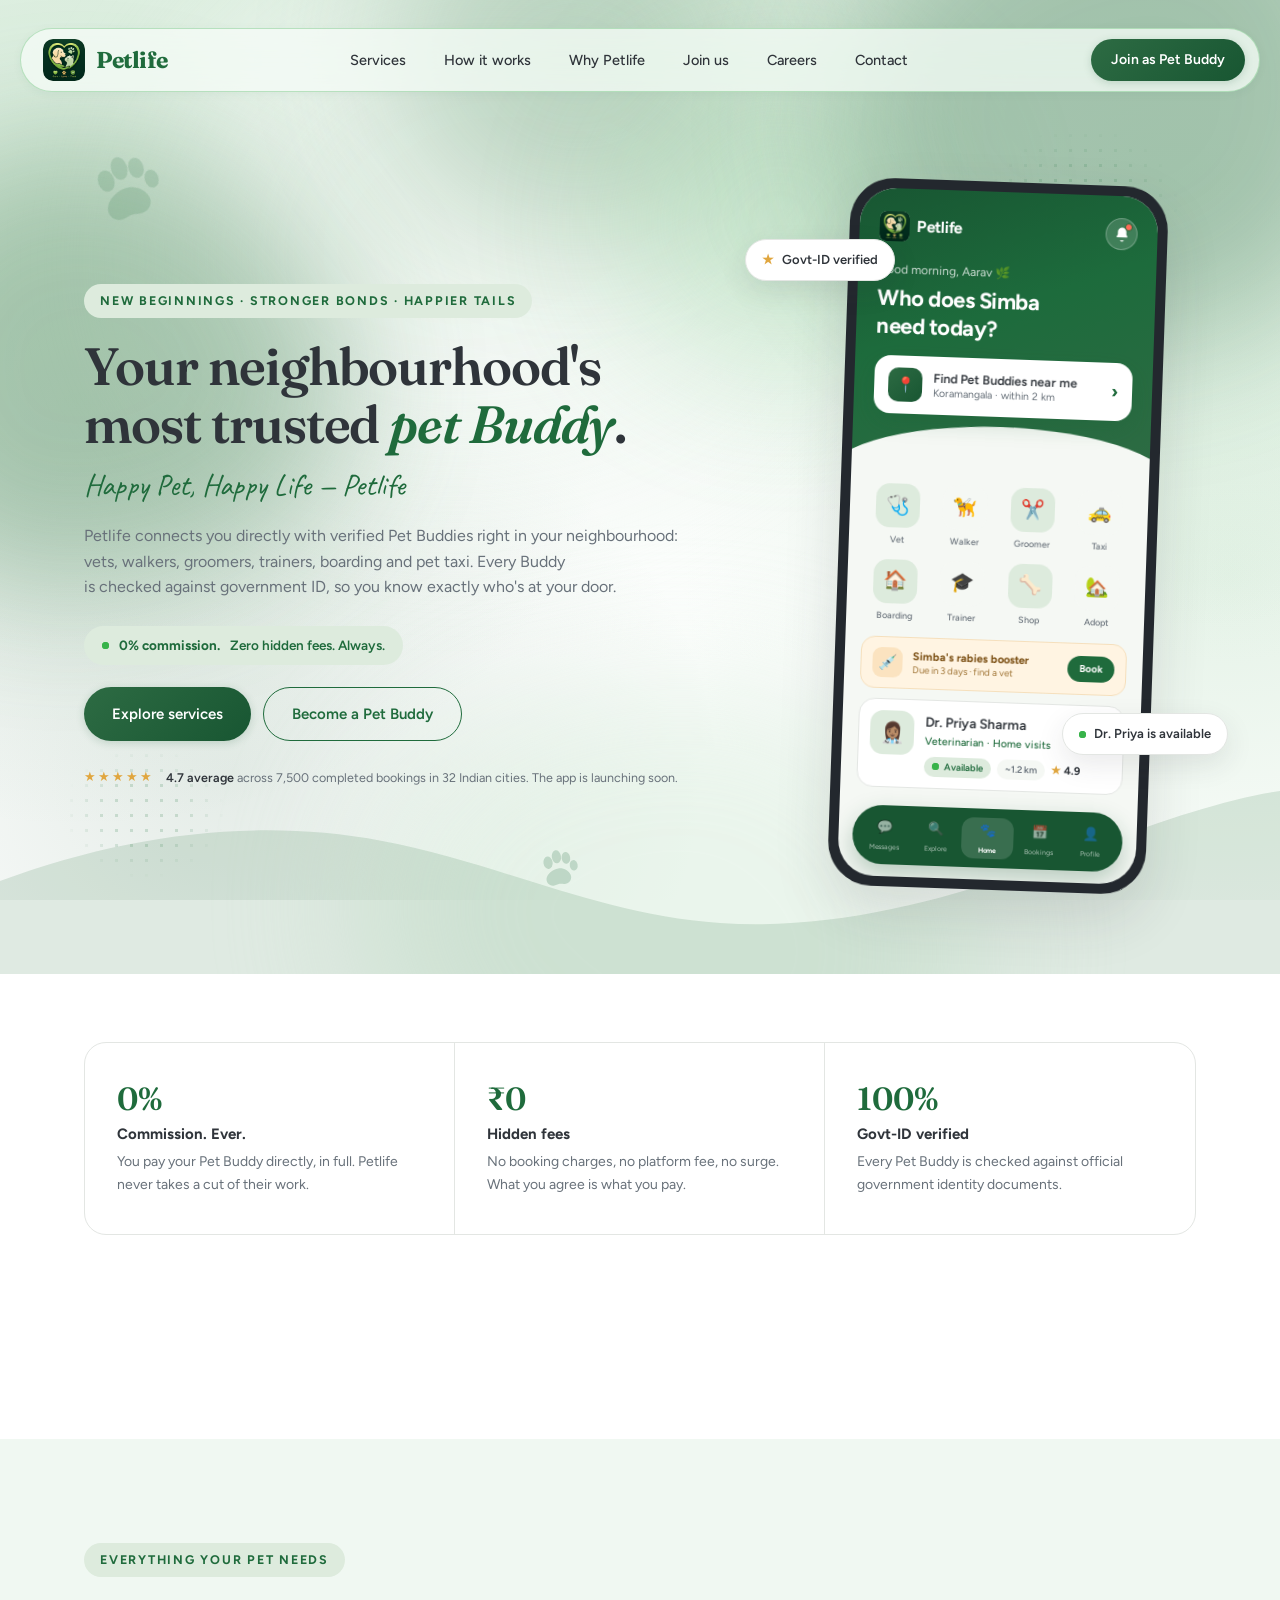
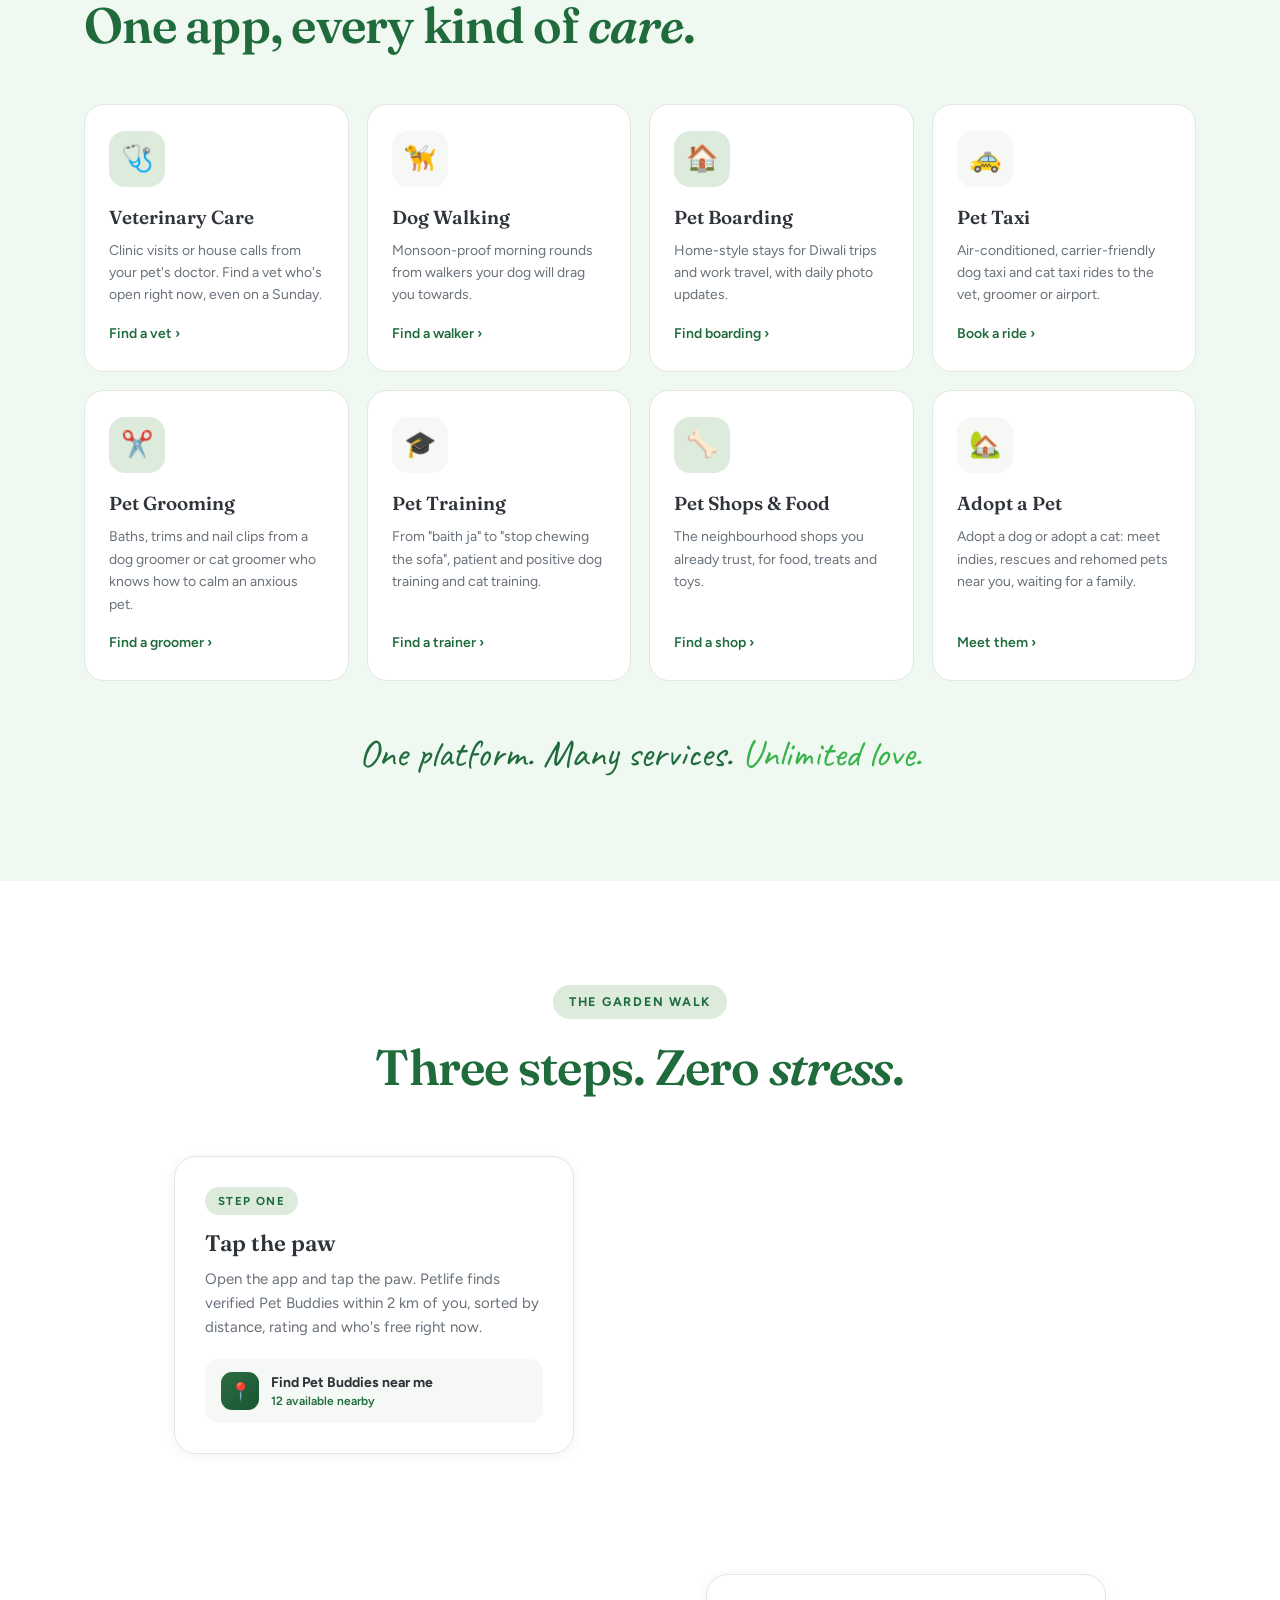
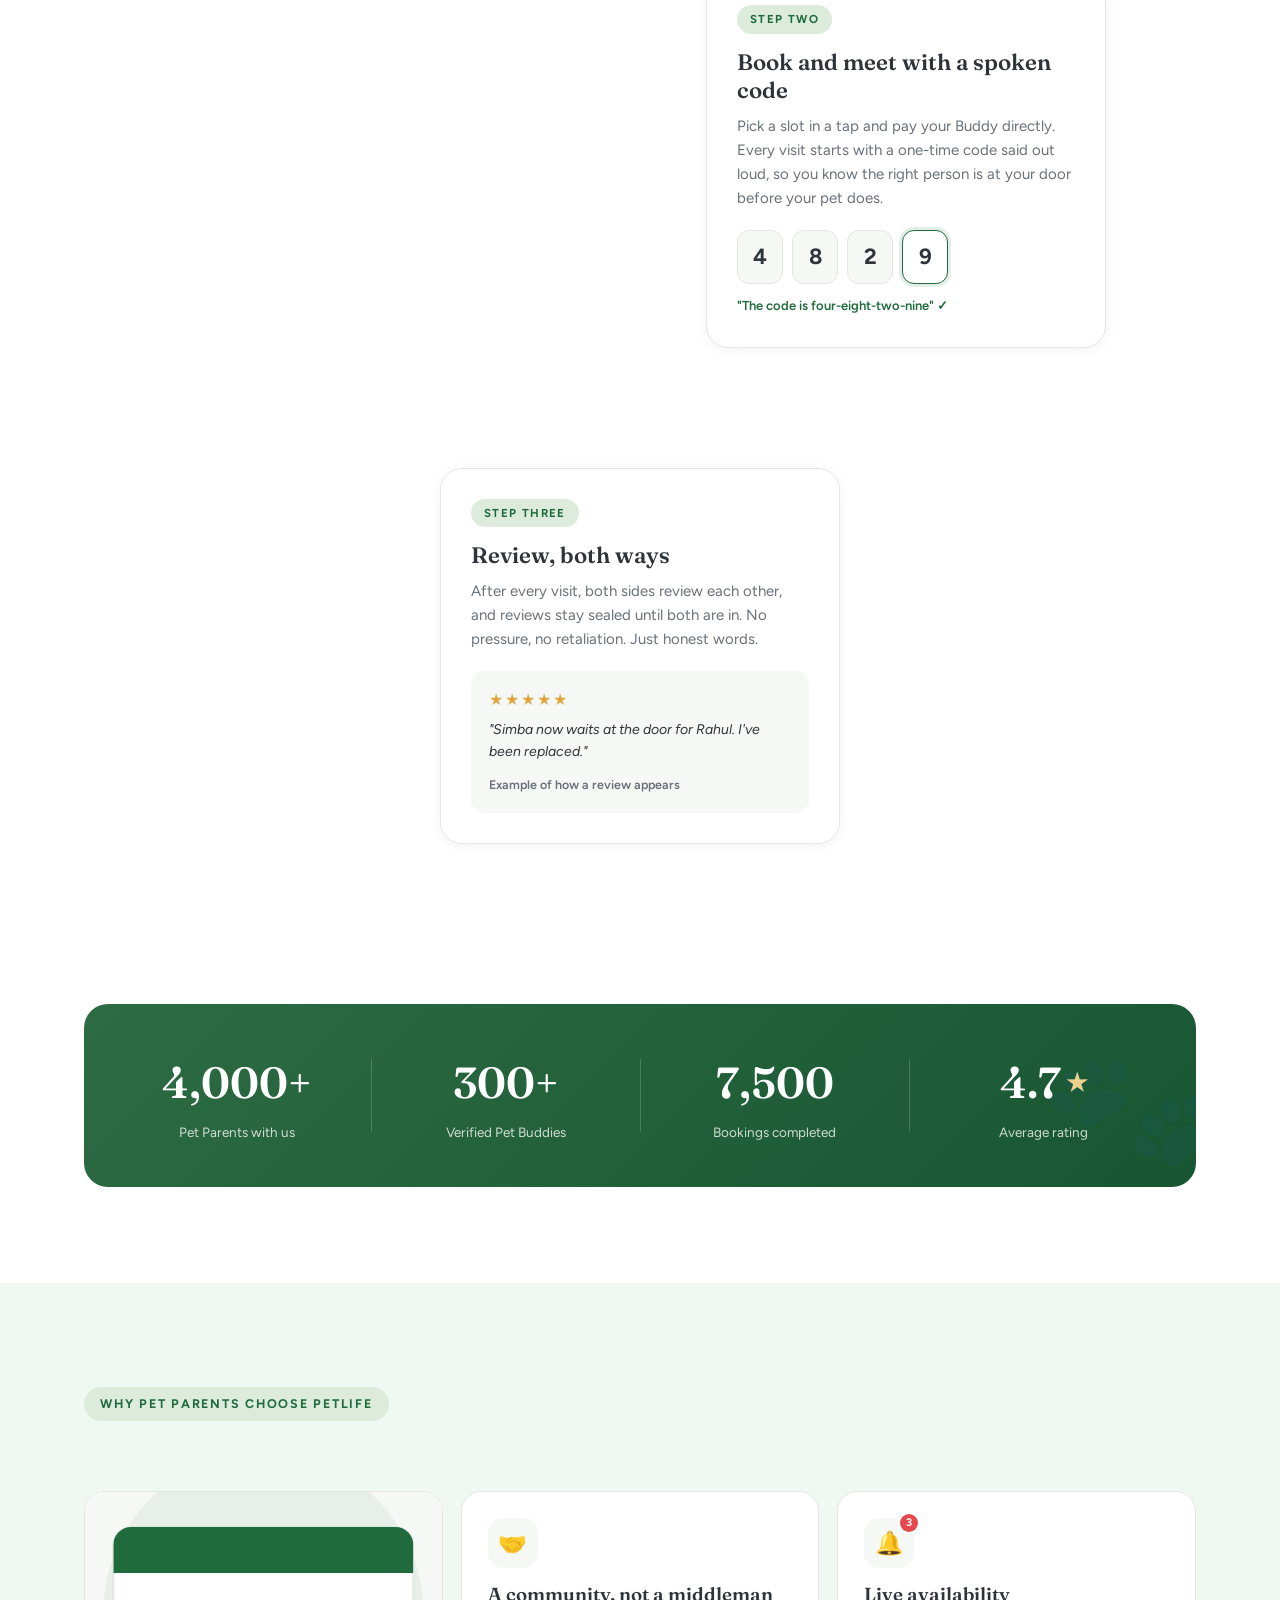
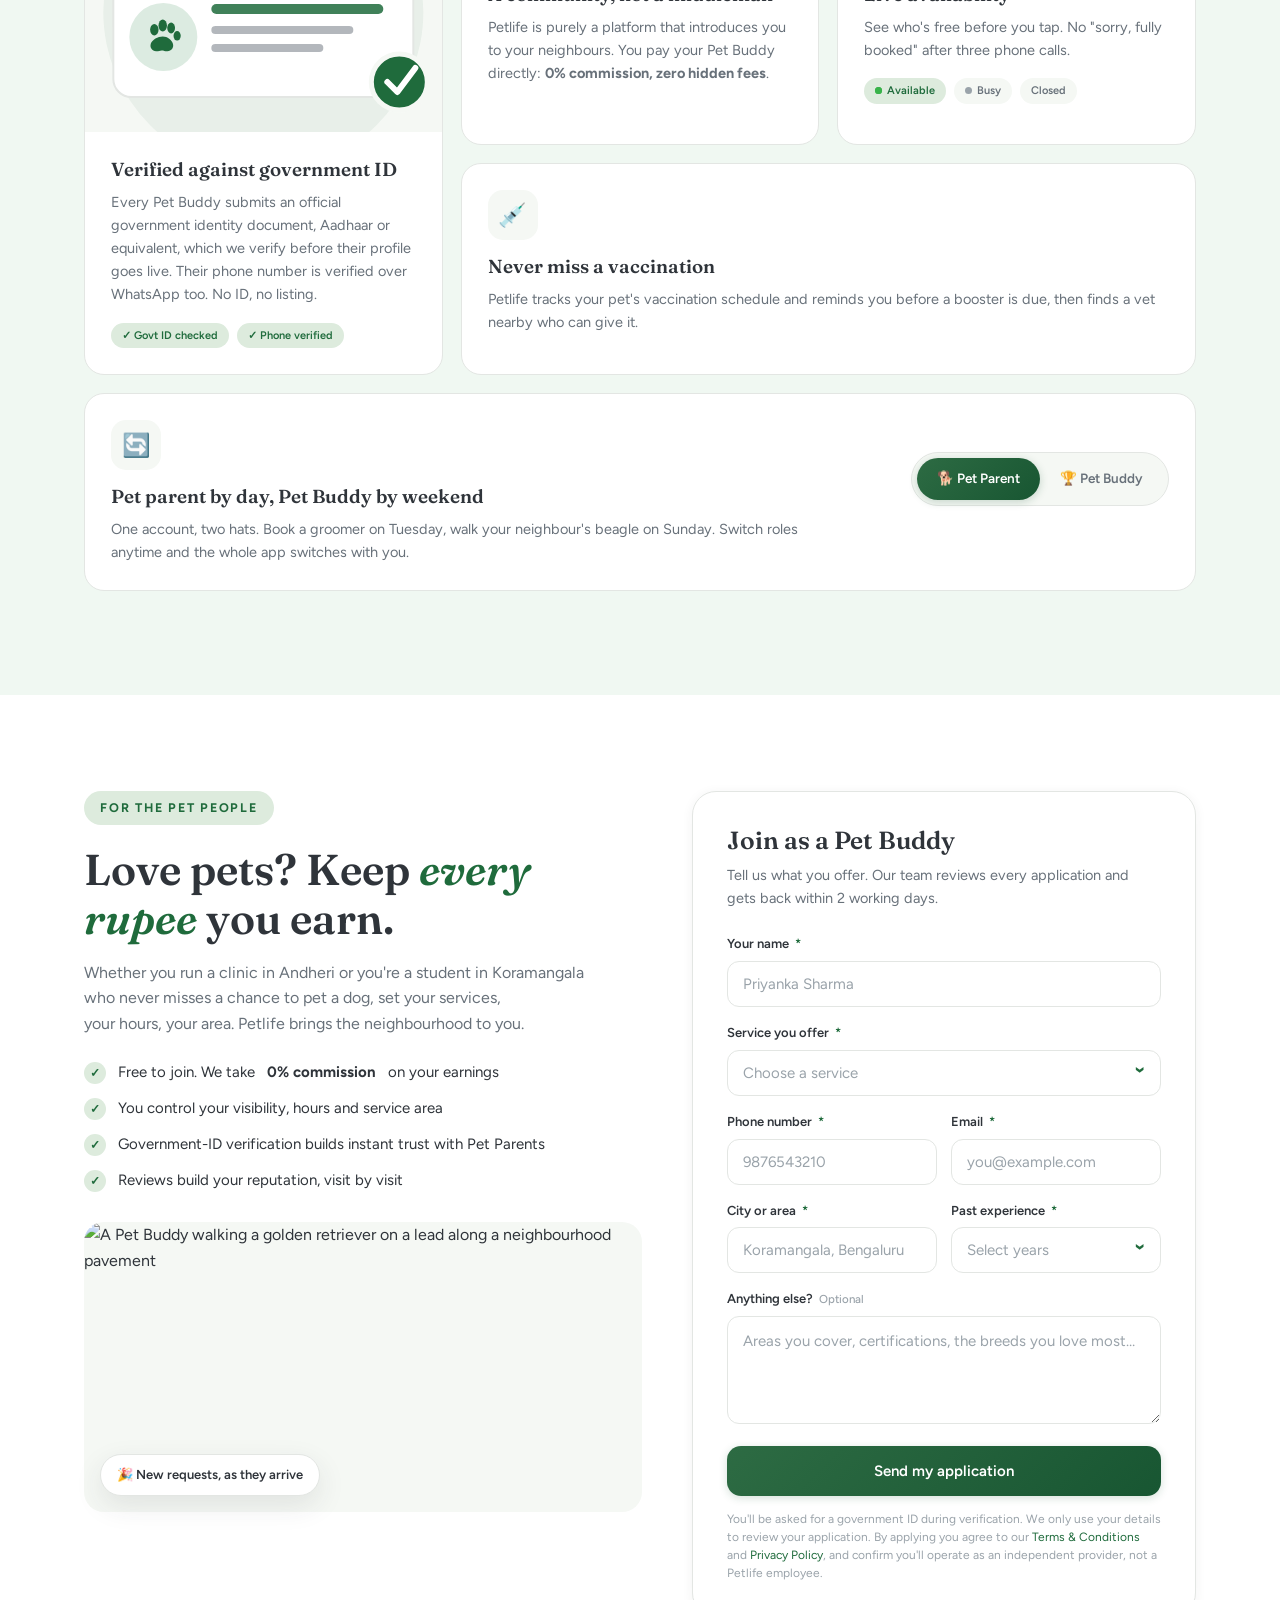
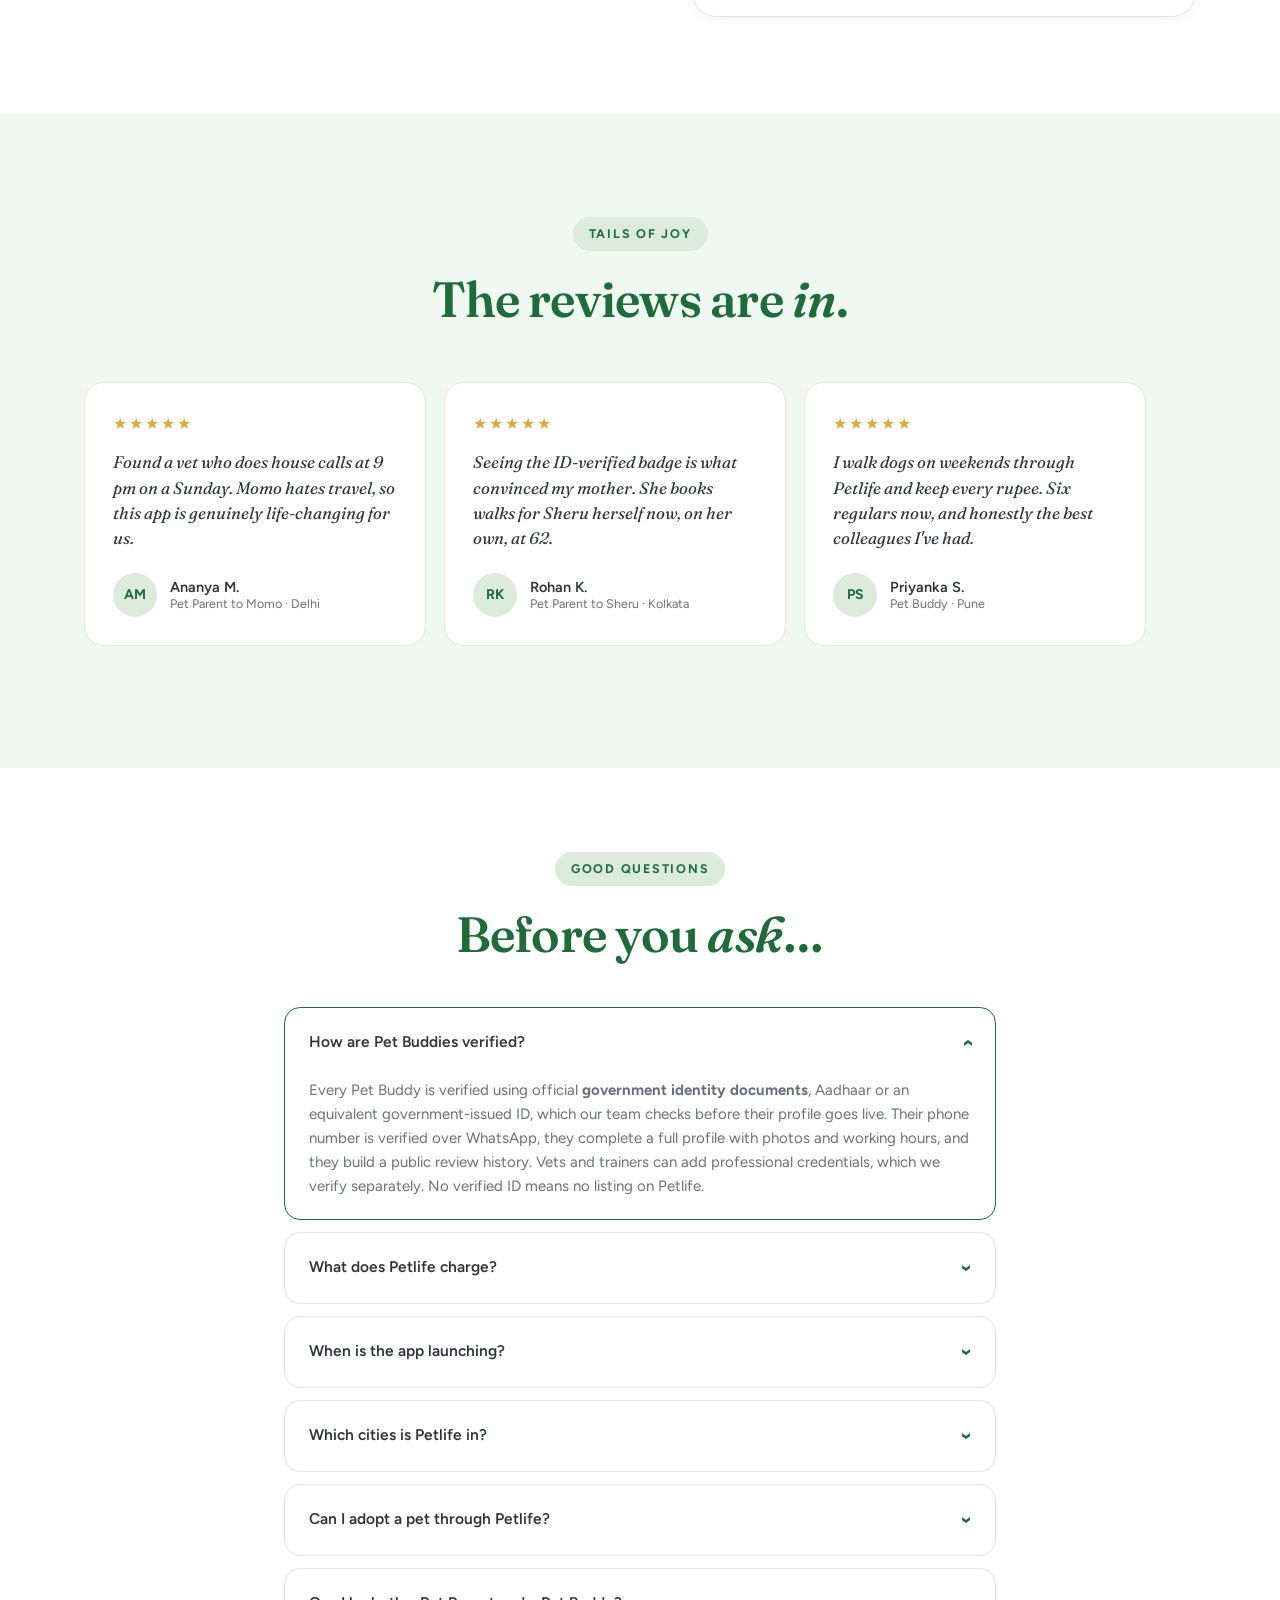
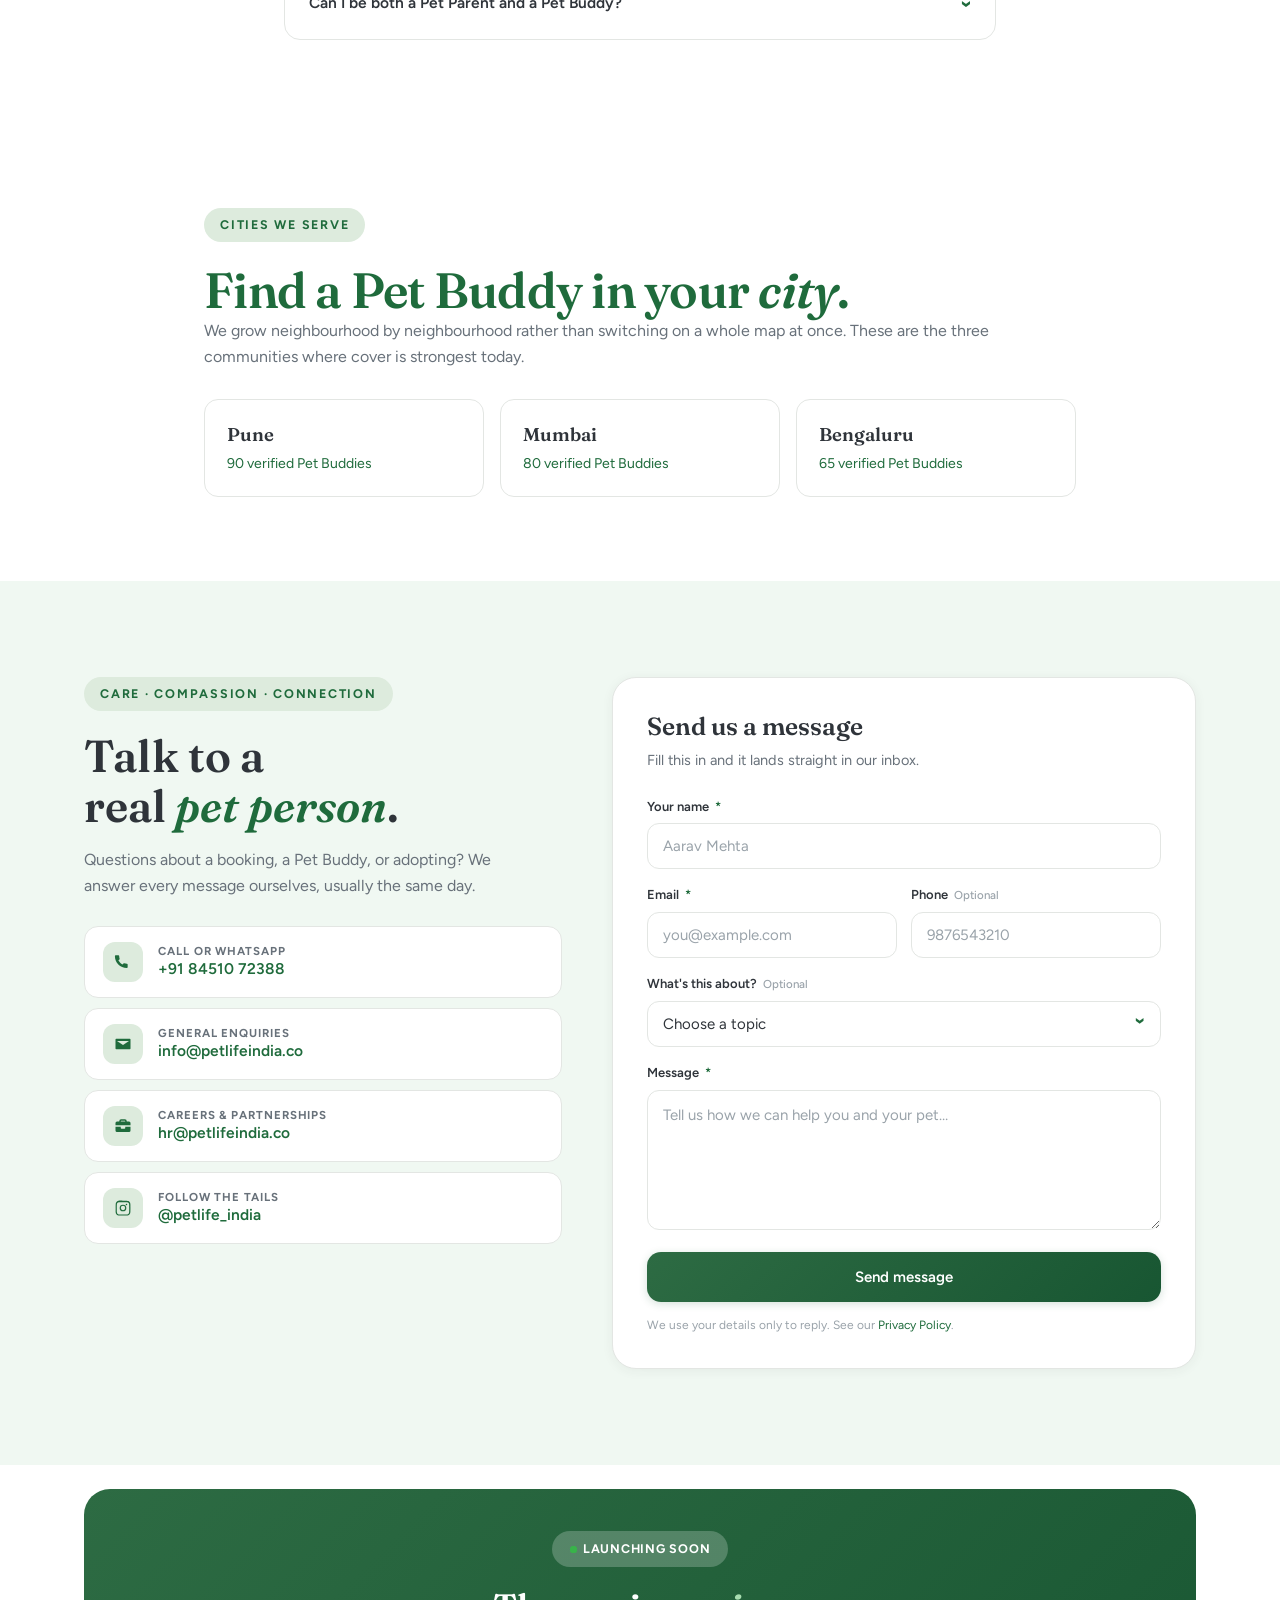
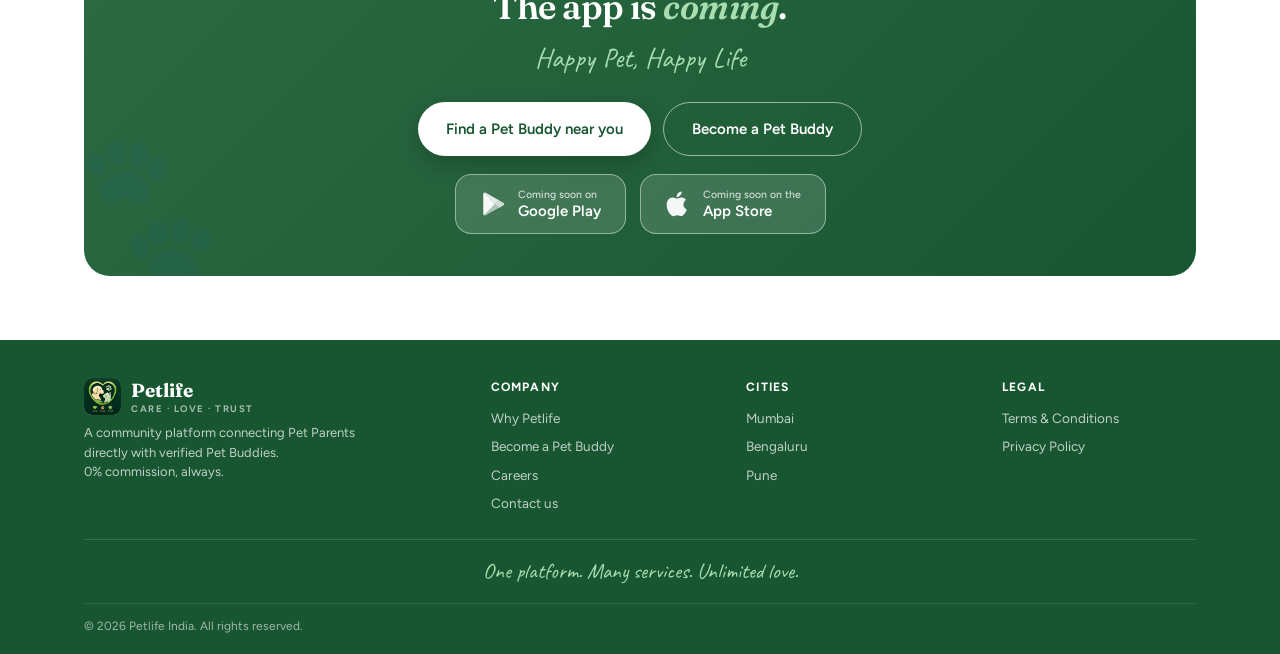
==== Website/index.html @ 78d26efc "Halve page weight, add a real 404, complete social tags logo.png was 512x512 and 264 KB, displayed a" ====
<!DOCTYPE html>
<html lang="en">
<head>
  <meta charset="UTF-8">
  <meta name="viewport" content="width=device-width, initial-scale=1.0">
  <title>Petlife India — Pet Parent &amp; Pet Buddy App | Dog Walking, Vet, Pet Taxi, Boarding</title>
  <meta name="description" content="Petlife (Petlife India) connects Pet Parents directly with verified local Pet Buddies for dog walking, pet vet visits, pet taxi, pet boarding, pet grooming, pet training and pet adoption. Government-ID verified. 0% commission, zero hidden fees.">
  <meta name="keywords" content="Petlife, Pet Life, Petlife India, PetLife India, PetBuddy, Pet Buddy, PetParent, Pet Parent, dog walking, pet shop, pet taxi, dog taxi, pet training, dog training, cat training, pet groomer, dog groomer, cat groomer, pet boarding, adopt a pet, adopt a dog, adopt a cat, pet food, pet care, pet doctor, pet vet, vet, veterinarian">
  <meta name="robots" content="index, follow, max-image-preview:large">
  <link rel="canonical" href="https://petlifeindia.co/">
  <meta property="og:site_name" content="Petlife India">
  <meta property="og:title" content="Petlife India — Pet Parent &amp; Pet Buddy App">
  <meta property="og:description" content="Government-ID verified Pet Buddies for dog walking, pet vet visits, pet taxi, pet boarding, grooming, training and adoption. 0% commission, zero hidden fees. Coming soon on App Store and Google Play.">
  <meta property="og:type" content="website">
  <meta property="og:url" content="https://petlifeindia.co/">
  <meta property="og:image" content="https://petlifeindia.co/petlife/logo.png">
  <meta property="og:locale" content="en_IN">
  <meta name="twitter:card" content="summary">
  <meta name="twitter:title" content="Petlife India — Pet Parent &amp; Pet Buddy App">
  <meta name="twitter:description" content="Dog walking, pet vet visits, pet taxi, pet boarding, grooming, training and adoption — with 0% commission, always.">
  <meta name="twitter:image" content="https://petlifeindia.co/petlife/logo.png">
  <meta name="theme-color" content="#1F6B3C">
  <link rel="icon" type="image/png" href="petlife/logo.png">
  <link rel="apple-touch-icon" href="petlife/logo.png">
  <link rel="preconnect" href="https://fonts.googleapis.com">
  <link rel="preconnect" href="https://fonts.gstatic.com" crossorigin>
  <link href="https://fonts.googleapis.com/css2?family=Fraunces:ital,opsz,wght@0,9..144,400;0,9..144,500;0,9..144,600;0,9..144,700;1,9..144,400;1,9..144,600&family=Figtree:wght@400;500;600;700;800&family=Caveat:wght@600;700&display=swap" rel="stylesheet">
  <link rel="stylesheet" href="css/styles.css">
  <script type="application/ld+json">
  {
      "@context": "https://schema.org",
      "@type": "Organization",
      "name": "Petlife",
      "alternateName": [
          "Pet Life",
          "Petlife India",
          "PetLife India",
          "PetBuddy",
          "PetParent"
      ],
      "url": "https://petlifeindia.co",
      "logo": "https://petlifeindia.co/petlife/logo.png",
      "slogan": "Happy Pet, Happy Life",
      "description": "Petlife is a community platform connecting Pet Parents directly with verified, government-ID checked Pet Buddies across India for dog walking, veterinary care, pet taxi, pet boarding, pet grooming, pet training, pet shops and pet adoption. 0% commission, always.",
      "email": "info@petlifeindia.co",
      "telephone": "+91-84510-72388",
      "sameAs": [
          "https://www.instagram.com/petlife_india"
      ],
      "areaServed": "IN",
      "knowsAbout": [
          "Dog Walking",
          "Pet Vet",
          "Veterinarian",
          "Pet Taxi",
          "Dog Taxi",
          "Pet Boarding",
          "Pet Grooming",
          "Dog Groomer",
          "Cat Groomer",
          "Pet Training",
          "Dog Training",
          "Cat Training",
          "Pet Shop",
          "Pet Adoption"
      ],
      "address": {
          "@type": "PostalAddress",
          "streetAddress": "Plot No. 97, Ulwe",
          "addressLocality": "Navi Mumbai",
          "addressRegion": "Maharashtra",
          "postalCode": "410206",
          "addressCountry": "IN"
      }
  }
  </script>
  <script type="application/ld+json">
  {
    "@context": "https://schema.org",
    "@type": "FAQPage",
    "mainEntity": [
      {
        "@type": "Question",
        "name": "How are Pet Buddies verified?",
        "acceptedAnswer": {
          "@type": "Answer",
          "text": "Every Pet Buddy is verified using official government identity documents, Aadhaar or an equivalent government-issued ID, which our team checks before their profile goes live. Their phone number is verified over WhatsApp, they complete a full profile with photos and working hours, and they build a public review history. Vets and trainers can add professional credentials, which we verify separately. No verified ID means no listing on Petlife."
        }
      },
      {
        "@type": "Question",
        "name": "What does Petlife charge?",
        "acceptedAnswer": {
          "@type": "Answer",
          "text": "Nothing. Petlife is purely a community platform that connects Pet Parents directly with verified local Pet Buddies. We charge 0% commission and zero hidden fees: no booking charge, no platform fee, no surge pricing. You agree a price with your Pet Buddy and pay them directly, in full."
        }
      },
      {
        "@type": "Question",
        "name": "When is the app launching?",
        "acceptedAnswer": {
          "@type": "Answer",
          "text": "The Petlife app is coming soon to the App Store and Google Play. Pet Buddies can apply today using the form above so their profile is verified and ready on day one. Follow @petlife_india for the launch date."
        }
      },
      {
        "@type": "Question",
        "name": "Which cities is Petlife in?",
        "acceptedAnswer": {
          "@type": "Answer",
          "text": "We're growing neighbourhood by neighbourhood across India. Our largest communities are Pune, Mumbai and Bengaluru, and we're also in Mangaluru, Nashik, Delhi NCR, Hyderabad and Chennai. Open the app and it will tell you exactly who's near you."
        }
      },
      {
        "@type": "Question",
        "name": "Can I adopt a pet through Petlife?",
        "acceptedAnswer": {
          "@type": "Answer",
          "text": "Yes. Our Adopt a Pet listings bring together indies, rescues and rehomed pets from verified shelters and foster homes near you, so you can meet them before you commit."
        }
      },
      {
        "@type": "Question",
        "name": "Can I be both a Pet Parent and a Pet Buddy?",
        "acceptedAnswer": {
          "@type": "Answer",
          "text": "Yes, it's one account with two modes. Switch anytime from your profile and the whole app adapts to whichever hat you're wearing."
        }
      }
    ]
  }
  </script>
</head>
<body>
  <!-- ======================= NAV ======================= -->
  <header class="nav" id="nav">
    <div class="nav__inner">
      <a href="#top" class="nav__logo" aria-label="Petlife home">
        <img src="petlife/logo.png" alt="" width="42" height="42">
        <span class="nav__logo-text">Petlife</span>
      </a>
      <nav class="nav__links" id="navLinks" aria-label="Main">
        <a href="#services">Services</a>
        <a href="#how">How it works</a>
        <a href="#why">Why Petlife</a>
        <a href="#join">Join us</a>
        <a href="/careers">Careers</a>
        <a href="#contact">Contact</a>
      </nav>
      <div class="nav__actions">
        <a href="#join" class="btn btn--primary btn--sm">Join as Pet Buddy</a>
        <button class="nav__burger" id="navBurger" aria-label="Open menu" aria-expanded="false">
          <span></span><span></span><span></span>
        </button>
      </div>
    </div>
  </header>

  <main id="top">

    <!-- ======================= HERO ======================= -->
    <section class="hero">
      <!-- Decorative only: blurred organic blobs, drifting paw glyphs, dotted
           grids and a closing wave. aria-hidden + pointer-events:none, so it is
           invisible to assistive tech and never blocks a click. -->
      <div class="deco" aria-hidden="true">
        <span class="deco__wash"></span>
        <span class="deco__blob deco__blob--4"></span>
        <span class="deco__blob deco__blob--3"></span>
        <span class="deco__blob deco__blob--5"></span>
        <span class="deco__blob deco__blob--6"></span>
        <span class="deco__blob deco__blob--1"></span>
        <span class="deco__blob deco__blob--2"></span>

        <span class="deco__dots deco__dots--1"></span>
        <span class="deco__dots deco__dots--2"></span>

        <svg class="deco__paw deco__paw--1" viewBox="0 0 64 64" fill="currentColor"><ellipse cx="17" cy="20" rx="7" ry="9.5"/><ellipse cx="31" cy="13" rx="7" ry="10"/><ellipse cx="45" cy="17" rx="6.5" ry="9"/><ellipse cx="55" cy="30" rx="6" ry="8"/><path d="M31 31c8 0 15 5.4 17 12.2 1.9 6.4-2.6 12.3-9.2 12.6-3.9.2-6-1.3-9.5-1.3-3.4 0-5.6 1.6-9.4 1.3-6.6-.5-10.8-6.4-8.8-12.7C13.2 36.3 23 31 31 31Z"/></svg>
        <svg class="deco__paw deco__paw--2" viewBox="0 0 64 64" fill="currentColor"><ellipse cx="17" cy="20" rx="7" ry="9.5"/><ellipse cx="31" cy="13" rx="7" ry="10"/><ellipse cx="45" cy="17" rx="6.5" ry="9"/><ellipse cx="55" cy="30" rx="6" ry="8"/><path d="M31 31c8 0 15 5.4 17 12.2 1.9 6.4-2.6 12.3-9.2 12.6-3.9.2-6-1.3-9.5-1.3-3.4 0-5.6 1.6-9.4 1.3-6.6-.5-10.8-6.4-8.8-12.7C13.2 36.3 23 31 31 31Z"/></svg>
        <svg class="deco__paw deco__paw--3" viewBox="0 0 64 64" fill="currentColor"><ellipse cx="17" cy="20" rx="7" ry="9.5"/><ellipse cx="31" cy="13" rx="7" ry="10"/><ellipse cx="45" cy="17" rx="6.5" ry="9"/><ellipse cx="55" cy="30" rx="6" ry="8"/><path d="M31 31c8 0 15 5.4 17 12.2 1.9 6.4-2.6 12.3-9.2 12.6-3.9.2-6-1.3-9.5-1.3-3.4 0-5.6 1.6-9.4 1.3-6.6-.5-10.8-6.4-8.8-12.7C13.2 36.3 23 31 31 31Z"/></svg>

        <svg class="deco__wave" viewBox="0 0 1440 190" preserveAspectRatio="none" fill="currentColor"><path d="M0 96c140-46 286-64 430-40 132 22 244 74 380 82 148 9 292-33 428-79 76-26 148-46 202-53v184H0Z"/></svg>
      </div>

      <div class="hero__inner">
        <div class="hero__copy">
          <p class="eyebrow reveal">New beginnings · Stronger bonds · Happier tails</p>
          <h1 class="hero__title reveal">
            Your neighbourhood's<br class="lb">most trusted <em>pet Buddy</em>.
          </h1>
          <p class="hero__tagline reveal">Happy Pet, Happy Life — Petlife</p>
          <p class="hero__sub reveal">
            Petlife connects you directly with verified Pet Buddies right in your neighbourhood:<br class="lb">
            vets, walkers, groomers, trainers, boarding and pet taxi. Every Buddy<br class="lb">
            is checked against government ID, so you know exactly who's at your door.
          </p>
          <p class="hero__promise reveal">
            <span class="dot" aria-hidden="true"></span>
            <strong>0% commission.</strong> Zero hidden fees. Always.
          </p>
          <div class="hero__ctas reveal">
            <a href="#services" class="btn btn--primary">Explore services</a>
            <a href="#join" class="btn btn--outline">Become a Pet Buddy</a>
          </div>
          <div class="hero__proof reveal">
            <div class="hero__stars" aria-hidden="true">★★★★★</div>
            <p><strong>4.7 average</strong> across 7,500 completed bookings in 32 Indian cities. The app is <span class="anim-launch">launching soon</span>.</p>
          </div>
        </div>

        <!-- CSS rebuild of the app home screen -->
        <div class="hero__phone-wrap reveal">
          <div class="chip chip--float chip--rating" aria-hidden="true">
            <span class="chip__star">★</span> Govt-ID verified
          </div>
          <div class="chip chip--float chip--live" aria-hidden="true">
            <span class="dot" aria-hidden="true"></span> Dr. Priya is available
          </div>

          <div class="phone" role="img" aria-label="Preview of the Petlife app home screen">
            <div class="phone__screen">
              <div class="app-hero">
                <div class="app-hero__nav">
                  <div class="app-hero__logo"><img src="petlife/logo.png" alt="" width="30" height="30"> Petlife</div>
                  <span class="app-bell" aria-hidden="true">
                    <svg viewBox="0 0 24 24" width="17" height="17" fill="currentColor"><path d="M12 2a6 6 0 0 1 6 6v3.6l1.4 2.8a1 1 0 0 1-.9 1.6H5.5a1 1 0 0 1-.9-1.6L6 11.6V8a6 6 0 0 1 6-6Zm0 20a3 3 0 0 1-2.8-2h5.6A3 3 0 0 1 12 22Z"/></svg>
                    <i class="app-bell__dot"></i>
                  </span>
                </div>
                <p class="app-hero__greet">Good morning, Aarav 🌿</p>
                <h2 class="app-hero__title">Who does Simba<br>need today?</h2>
                <div class="app-gps">
                  <div class="app-gps__icon">📍</div>
                  <div class="app-gps__text">
                    <strong>Find Pet Buddies near me</strong>
                    <span>Koramangala · within 2 km</span>
                  </div>
                  <span class="app-gps__arrow">›</span>
                </div>
                <div class="app-hero__curve" aria-hidden="true"></div>
              </div>

              <div class="app-body">
                <div class="app-cats">
                  <div class="app-cat"><span class="app-cat__icon">🩺</span>Vet</div>
                  <div class="app-cat"><span class="app-cat__icon">🦮</span>Walker</div>
                  <div class="app-cat"><span class="app-cat__icon">✂️</span>Groomer</div>
                  <div class="app-cat"><span class="app-cat__icon">🚕</span>Taxi</div>
                  <div class="app-cat"><span class="app-cat__icon">🏠</span>Boarding</div>
                  <div class="app-cat"><span class="app-cat__icon">🎓</span>Trainer</div>
                  <div class="app-cat"><span class="app-cat__icon">🦴</span>Shop</div>
                  <div class="app-cat"><span class="app-cat__icon">🏡</span>Adopt</div>
                </div>

                <div class="app-vax">
                  <span class="app-vax__icon">💉</span>
                  <div class="app-vax__text">
                    <strong>Simba's rabies booster</strong>
                    <span>Due in 3 days · find a vet</span>
                  </div>
                  <span class="app-vax__cta">Book</span>
                </div>

                <div class="app-card">
                  <div class="app-card__avatar">👩🏽‍⚕️</div>
                  <div class="app-card__info">
                    <strong>Dr. Priya Sharma</strong>
                    <span class="app-card__service">Veterinarian · Home visits</span>
                    <div class="app-card__meta">
                      <span class="badge badge--green"><span class="dot" aria-hidden="true"></span>Available</span>
                      <span class="badge badge--grey">~1.2 km</span>
                      <span class="app-card__rating">★ 4.9</span>
                    </div>
                  </div>
                </div>
              </div>

              <div class="app-nav">
                <span class="app-nav__tab">💬<i>Messages</i></span>
                <span class="app-nav__tab">🔍<i>Explore</i></span>
                <span class="app-nav__tab app-nav__tab--active">🐾<i>Home</i></span>
                <span class="app-nav__tab">📅<i>Bookings</i></span>
                <span class="app-nav__tab">👤<i>Profile</i></span>
              </div>
            </div>
          </div>
        </div>
      </div>
    </section>

    <!-- ======================= PROMISE BAND ======================= -->
    <section class="promise">
      <div class="container">
        <div class="promise__grid reveal">
          <div class="promise__item">
            <span class="promise__num">0%</span>
            <h3>Commission. Ever.</h3>
            <p>You pay your Pet Buddy directly, in full. Petlife never takes a cut of their work.</p>
          </div>
          <div class="promise__item">
            <span class="promise__num">₹0</span>
            <h3>Hidden fees</h3>
            <p>No booking charges, no platform fee, no surge. What you agree is what you pay.</p>
          </div>
          <div class="promise__item">
            <span class="promise__num">100%</span>
            <h3>Govt-ID verified</h3>
            <p>Every Pet Buddy is checked against official government identity documents.</p>
          </div>
        </div>
      </div>
    </section>

    <!-- ======================= PHOTO GALLERY ======================= -->
    <section class="gallery" aria-label="Pets cared for on Petlife">
      <div class="container">
        <div class="gallery__grid">
          <figure class="reveal"><img src="https://images.unsplash.com/photo-1552053831-71594a27632d?auto=format&fit=crop&w=400&q=80" alt="Golden retriever smiling" loading="lazy"><figcaption>Simba · Bengaluru</figcaption></figure>
          <figure class="reveal"><img src="https://images.unsplash.com/photo-1514888286974-6c03e2ca1dba?auto=format&fit=crop&w=400&q=80" alt="Cat with green eyes" loading="lazy"><figcaption>Whiskers · Pune</figcaption></figure>
          <figure class="reveal"><img src="https://images.unsplash.com/photo-1546527868-ccb7ee7dfa6a?auto=format&fit=crop&w=400&q=80" alt="Terrier puppy resting on a brightly woven rug" loading="lazy"><figcaption>Momo · Delhi</figcaption></figure>
          <figure class="reveal"><img src="https://images.unsplash.com/photo-1519052537078-e6302a4968d4?auto=format&fit=crop&w=400&q=80" alt="Ginger cat resting in warm afternoon light" loading="lazy"><figcaption>Mango · Chennai</figcaption></figure>
          <figure class="reveal"><img src="https://images.unsplash.com/photo-1517423568366-8b83523034fd?auto=format&fit=crop&w=400&q=80" alt="Pug wearing a marigold yellow knitted cap" loading="lazy"><figcaption>Laddu · Jaipur</figcaption></figure>
          <figure class="reveal"><img src="https://images.unsplash.com/photo-1544568100-847a948585b9?auto=format&fit=crop&w=400&q=80" alt="Dog sleeping peacefully" loading="lazy"><figcaption>Sheru · Kolkata</figcaption></figure>
        </div>
      </div>
    </section>

    <!-- ======================= SERVICES ======================= -->
    <section class="section section--surface" id="services">
      <div class="container">
        <p class="eyebrow reveal">Everything your pet needs</p>
        <h2 class="section__title reveal">One app, every kind of <em>care</em>.</h2>

        <div class="services__grid">
          <a href="#join" class="service reveal" style="--tint:#DDEBDD">
            <span class="service__icon">🩺</span>
            <h3>Veterinary Care</h3>
            <p>Clinic visits or house calls from your pet's doctor. Find a vet who's open right now, even on a Sunday.</p>
            <span class="service__link">Find a vet ›</span>
          </a>
          <a href="#join" class="service reveal" style="--tint:#F5F8F4">
            <span class="service__icon">🦮</span>
            <h3>Dog Walking</h3>
            <p>Monsoon-proof morning rounds from walkers your dog will drag you towards.</p>
            <span class="service__link">Find a walker ›</span>
          </a>
          <a href="#join" class="service reveal" style="--tint:#DDEBDD">
            <span class="service__icon">🏠</span>
            <h3>Pet Boarding</h3>
            <p>Home-style stays for Diwali trips and work travel, with daily photo updates.</p>
            <span class="service__link">Find boarding ›</span>
          </a>
          <a href="#join" class="service reveal" style="--tint:#F5F8F4">
            <span class="service__icon">🚕</span>
            <h3>Pet Taxi</h3>
            <p>Air-conditioned, carrier-friendly dog taxi and cat taxi rides to the vet, groomer or airport.</p>
            <span class="service__link">Book a ride ›</span>
          </a>
          <a href="#join" class="service reveal" style="--tint:#DDEBDD">
            <span class="service__icon">✂️</span>
            <h3>Pet Grooming</h3>
            <p>Baths, trims and nail clips from a dog groomer or cat groomer who knows how to calm an anxious pet.</p>
            <span class="service__link">Find a groomer ›</span>
          </a>
          <a href="#join" class="service reveal" style="--tint:#F5F8F4">
            <span class="service__icon">🎓</span>
            <h3>Pet Training</h3>
            <p>From "baith ja" to "stop chewing the sofa", patient and positive dog training and cat training.</p>
            <span class="service__link">Find a trainer ›</span>
          </a>
          <a href="#join" class="service reveal" style="--tint:#DDEBDD">
            <span class="service__icon">🦴</span>
            <h3>Pet Shops &amp; Food</h3>
            <p>The neighbourhood shops you already trust, for food, treats and toys.</p>
            <span class="service__link">Find a shop ›</span>
          </a>
          <a href="#join" class="service reveal" style="--tint:#F5F8F4">
            <span class="service__icon">🏡</span>
            <h3>Adopt a Pet</h3>
            <p>Adopt a dog or adopt a cat: meet indies, rescues and rehomed pets near you, waiting for a family.</p>
            <span class="service__link">Meet them ›</span>
          </a>
        </div>

        <p class="script-band reveal">One platform. Many services. <em>Unlimited love.</em></p>
      </div>
    </section>

    <!-- ======================= HOW IT WORKS ======================= -->
    <section class="walk" id="how">
      <div class="container">
        <p class="eyebrow eyebrow--center reveal">The Garden Walk</p>
        <h2 class="section__title section__title--center reveal">Three steps. Zero <em>stress</em>.</h2>
      </div>

      <div class="walk__stage">
        <svg class="walk__path" viewBox="0 0 800 1400" fill="none" preserveAspectRatio="xMidYMin meet" aria-hidden="true">
          <path id="pawTrail" d="M400 20 C 400 140, 160 180, 160 330 C 160 480, 640 500, 640 680 C 640 860, 160 880, 160 1050 C 160 1200, 400 1240, 400 1380"
            stroke="#1F6B3C" stroke-width="7" stroke-linecap="round" stroke-dasharray="0.1 26" opacity="0.28"/>
        </svg>
        <div class="walk__paw" style="--x:47%; --y:6%"  aria-hidden="true">🐾</div>
        <div class="walk__paw" style="--x:28%; --y:30%" aria-hidden="true">🐾</div>
        <div class="walk__paw" style="--x:72%; --y:52%" aria-hidden="true">🐾</div>
        <div class="walk__paw" style="--x:26%; --y:76%" aria-hidden="true">🐾</div>
        <div class="walk__paw" style="--x:49%; --y:96%" aria-hidden="true">🐾</div>

        <article class="walk-step walk-step--left reveal">
          <span class="walk-step__marker">Step one</span>
          <h3>Tap the paw</h3>
          <p>Open the app and tap the paw. Petlife finds verified Pet Buddies within
            2 km of you, sorted by distance, rating and who's free right now.</p>
          <div class="walk-step__vignette">
            <div class="mini-gps">
              <span class="mini-gps__icon">📍</span>
              <div><strong>Find Pet Buddies near me</strong><em>12 available nearby</em></div>
            </div>
          </div>
        </article>

        <article class="walk-step walk-step--right reveal">
          <span class="walk-step__marker">Step two</span>
          <h3>Book and meet with a spoken code</h3>
          <p>Pick a slot in a tap and pay your Buddy directly. Every visit starts with a
            one-time code said out loud, so you know the right person is at your door
            before your pet does.</p>
          <div class="walk-step__vignette">
            <div class="mini-otp" aria-label="Example booking code 4 8 2 9">
              <span>4</span><span>8</span><span>2</span><span class="mini-otp__active">9</span>
            </div>
            <p class="mini-caption">"The code is four-eight-two-nine" ✓</p>
          </div>
        </article>

        <article class="walk-step walk-step--left reveal">
          <span class="walk-step__marker">Step three</span>
          <h3>Review, both ways</h3>
          <p>After every visit, both sides review each other, and reviews stay sealed
            until both are in. No pressure, no retaliation. Just honest words.</p>
          <div class="walk-step__vignette">
            <!-- Illustrative mock-up of the review UI, not a real review. Labelled
                 as an example so it cannot be read as a customer testimonial. -->
            <div class="mini-review">
              <div class="mini-review__stars" aria-hidden="true">★★★★★</div>
              <p>"Simba now waits at the door for Rahul. I've been replaced."</p>
              <span>Example of how a review appears</span>
            </div>
          </div>
        </article>
      </div>
    </section>

    <!-- ======================= TRUST STRIP ======================= -->
    <section class="strip" id="trust">
      <div class="container">
        <!-- These are real, reportable figures from the Petlife community operating
             across our existing channels, not projections. Keep them in step with
             the source of record — an outdated counter here is a false claim, and
             Clause 11.2 of our own Terms holds us to accurate representations. -->
        <div class="strip__card reveal">
          <div class="strip__stat"><span class="strip__num" data-count="4000">0</span><span class="strip__plus">+</span><span class="strip__label">Pet Parents with us</span></div>
          <div class="strip__stat"><span class="strip__num" data-count="300">0</span><span class="strip__plus">+</span><span class="strip__label">Verified Pet Buddies</span></div>
          <div class="strip__stat"><span class="strip__num" data-count="7500">0</span><span class="strip__label">Bookings completed</span></div>
          <div class="strip__stat"><span class="strip__num strip__num--star" data-count="4.7" data-decimal="1">0</span><span class="strip__label">Average rating</span></div>
        </div>
      </div>
    </section>

    <!-- ======================= WHY PETLIFE ======================= -->
    <section class="section section--surface" id="why">
      <div class="container">
        <p class="eyebrow reveal">Why Pet Parents choose Petlife</p>

        <div class="bento">
          <article class="bento__cell bento__cell--tall bento__cell--verified reveal">
            <div class="bento__img bento__illustration" role="presentation" aria-hidden="true">
              <svg viewBox="0 0 700 240" preserveAspectRatio="xMidYMid slice" focusable="false">
                <rect width="700" height="240" fill="#F5F8F4"/>
                <circle cx="350" cy="120" r="160" fill="#1F6B3C" opacity=".06"/>
                <circle cx="118" cy="52" r="5" fill="#1F6B3C" opacity=".12"/>
                <circle cx="588" cy="196" r="7" fill="#1F6B3C" opacity=".1"/>
                <rect x="200" y="35" width="300" height="170" rx="18" fill="#FFFFFF" stroke="#E3E6E3" stroke-width="2"/>
                <clipPath id="idcardHeaderClip"><rect x="200" y="35" width="300" height="170" rx="18"/></clipPath>
                <g clip-path="url(#idcardHeaderClip)"><rect x="200" y="35" width="300" height="46" fill="#1F6B3C"/></g>
                <circle cx="250" cy="145" r="34" fill="#DCEBE1"/>
                <g transform="translate(230.8 125.8) scale(.6)" fill="#1F6B3C">
                  <ellipse cx="17" cy="20" rx="7" ry="9.5"/><ellipse cx="31" cy="13" rx="7" ry="10"/><ellipse cx="45" cy="17" rx="6.5" ry="9"/><ellipse cx="55" cy="30" rx="6" ry="8"/><path d="M31 31c8 0 15 5.4 17 12.2 1.9 6.4-2.6 12.3-9.2 12.6-3.9.2-6-1.3-9.5-1.3-3.4 0-5.6 1.6-9.4 1.3-6.6-.5-10.8-6.4-8.8-12.7C13.2 36.3 23 31 31 31Z"/>
                </g>
                <rect x="298" y="112" width="172" height="10" rx="5" fill="#1F6B3C" opacity=".85"/>
                <rect x="298" y="134" width="142" height="8" rx="4" fill="#68717A" opacity=".5"/>
                <rect x="298" y="152" width="112" height="8" rx="4" fill="#68717A" opacity=".5"/>
                <circle cx="486" cy="190" r="28" fill="#1F6B3C" stroke="#F5F8F4" stroke-width="5"/>
                <polyline points="474,190 484,200 502,176" fill="none" stroke="#FFFFFF" stroke-width="6" stroke-linecap="round" stroke-linejoin="round"/>
              </svg>
            </div>
            <div class="bento__body">
              <h3 class="glow-heading">Verified against government ID</h3>
              <p>Every Pet Buddy submits an official government identity document, Aadhaar or
                equivalent, which we verify before their profile goes live. Their phone number
                is verified over WhatsApp too. No ID, no listing.</p>
              <div class="bento__badges">
                <span class="badge badge--green">✓ Govt ID checked</span>
                <span class="badge badge--green">✓ Phone verified</span>
              </div>
            </div>
          </article>

          <article class="bento__cell reveal">
            <div class="bento__body">
              <span class="bento__emoji">🤝</span>
              <h3>A community, not a middleman</h3>
              <p>Petlife is purely a platform that introduces you to your neighbours. You pay
                your Pet Buddy directly: <strong>0% commission, zero hidden fees</strong>.</p>
            </div>
          </article>

          <article class="bento__cell bento__cell--live reveal">
            <div class="bento__body">
              <span class="bento__emoji bento__emoji--notif">🔔<span class="notif-badge" aria-hidden="true">3</span></span>
              <h3 class="glow-heading">Live availability</h3>
              <p>See who's free before you tap. No "sorry, fully booked" after three phone calls.</p>
              <div class="bento__badges">
                <span class="badge badge--green"><span class="dot" aria-hidden="true"></span>Available</span>
                <span class="badge badge--neutral"><span class="dot dot--muted" aria-hidden="true"></span>Busy</span>
                <span class="badge badge--grey">Closed</span>
              </div>
            </div>
          </article>

          <article class="bento__cell reveal">
            <div class="bento__body">
              <span class="bento__emoji">💉</span>
              <h3>Never miss a vaccination</h3>
              <p>Petlife tracks your pet's vaccination schedule and reminds you before a booster
                is due, then finds a vet nearby who can give it.</p>
            </div>
          </article>

          <article class="bento__cell bento__cell--wide reveal">
            <div class="bento__body">
              <span class="bento__emoji">🔄</span>
              <h3>Pet parent by day, Pet Buddy by weekend</h3>
              <p>One account, two hats. Book a groomer on Tuesday, walk your neighbour's beagle on Sunday. Switch roles anytime and the whole app switches with you.</p>
            </div>
            <div class="role-toggle" id="roleToggle" role="img" aria-label="Switching between Pet Parent and Pet Buddy modes">
              <span class="role-toggle__pill" aria-hidden="true"></span>
              <span class="role-toggle__opt is-active">🐕 Pet Parent</span>
              <span class="role-toggle__opt">🏆 Pet Buddy</span>
            </div>
          </article>
        </div>
      </div>
    </section>

    <!-- ======================= JOIN US ======================= -->
    <section class="join" id="join">
      <div class="container">
        <div class="join__grid">
          <div class="join__copy reveal">
            <p class="eyebrow">For the pet people</p>
            <h2>Love pets? Keep <em>every rupee</em> you earn.</h2>
            <p class="join__sub">Whether you run a clinic in Andheri or you're a student in Koramangala<br class="lb">
              who never misses a chance to pet a dog, set your services,<br class="lb">
              your hours, your area. Petlife brings the neighbourhood to you.</p>
            <ul class="join__list">
              <li><span>✓</span> Free to join. We take <strong>0% commission</strong> on your earnings</li>
              <li><span>✓</span> You control your visibility, hours and service area</li>
              <li><span>✓</span> Government-ID verification builds instant trust with Pet Parents</li>
              <li><span>✓</span> Reviews build your reputation, visit by visit</li>
            </ul>
            <figure class="join__photo">
              <img src="https://images.unsplash.com/photo-1530700131180-d43d9b8cc41f?auto=format&fit=crop&w=800&q=80"
                   alt="A Pet Buddy walking a golden retriever on a lead along a neighbourhood pavement"
                   loading="lazy" decoding="async">
              <figcaption class="chip chip--earn">🎉 New requests, as they arrive</figcaption>
            </figure>
          </div>

          <form class="form-card reveal" id="buddyForm" novalidate>
            <h3 class="form-card__title">Join as a Pet Buddy</h3>
            <p class="form-card__sub">Tell us what you offer. Our team reviews every application and gets back within 2 working days.</p>

            <div class="field">
              <label for="b-name">Your name <span aria-hidden="true">*</span></label>
              <input type="text" id="b-name" name="name" autocomplete="name" required maxlength="80" placeholder="Priyanka Sharma">
              <p class="field__error" data-error-for="b-name"></p>
            </div>

            <div class="field">
              <label for="b-service">Service you offer <span aria-hidden="true">*</span></label>
              <div class="select-wrap">
                <select id="b-service" name="service" required>
                  <option value="" selected disabled>Choose a service</option>
                  <option value="walker">Dog Walker</option>
                  <option value="vet">Veterinarian</option>
                  <option value="pet_taxi">Pet Taxi</option>
                  <option value="pet_shop">Pet Shop</option>
                  <option value="pet_boarding">Pet Boarding</option>
                  <option value="trainer">Trainer</option>
                  <option value="groomer">Groomer</option>
                </select>
              </div>
              <p class="field__error" data-error-for="b-service"></p>
            </div>

            <div class="field-row">
              <div class="field">
                <label for="b-phone">Phone number <span aria-hidden="true">*</span></label>
                <input type="tel" id="b-phone" name="phone" autocomplete="tel" required maxlength="10" minlength="10" inputmode="numeric" pattern="[0-9]{10}" placeholder="9876543210">
                <p class="field__error" data-error-for="b-phone"></p>
              </div>
              <div class="field">
                <label for="b-email">Email <span aria-hidden="true">*</span></label>
                <input type="email" id="b-email" name="email" autocomplete="email" required maxlength="80" placeholder="you@example.com">
                <p class="field__error" data-error-for="b-email"></p>
              </div>
            </div>

            <div class="field-row">
              <div class="field">
                <label for="b-location">City or area <span aria-hidden="true">*</span></label>
                <input type="text" id="b-location" name="location" required maxlength="160" placeholder="Koramangala, Bengaluru">
                <p class="field__error" data-error-for="b-location"></p>
              </div>
              <div class="field">
                <label for="b-exp">Past experience <span aria-hidden="true">*</span></label>
                <div class="select-wrap">
                  <select id="b-exp" name="experience_years" required>
                    <option value="" selected disabled>Select years</option>
                    <option value="0">No experience yet</option>
                    <option value="1">1 year</option>
                    <option value="2">2 years</option>
                    <option value="3">3 years</option>
                    <option value="4">4 years</option>
                    <option value="5">5+ years</option>
                  </select>
                </div>
                <p class="field__error" data-error-for="b-exp"></p>
              </div>
            </div>

            <div class="field">
              <label for="b-note">Anything else? <span class="field__opt">Optional</span></label>
              <textarea id="b-note" name="note" rows="3" maxlength="2000" placeholder="Areas you cover, certifications, the breeds you love most…"></textarea>
            </div>

            <input type="text" name="company" class="honeypot" tabindex="-1" autocomplete="off" aria-hidden="true">

            <button type="submit" class="btn btn--primary btn--full">Send my application</button>
            <p class="form-card__status" data-status role="status" aria-live="polite"></p>
            <p class="form-card__fine">You'll be asked for a government ID during verification. We only use your details to review your application. By applying you agree to our <a href="/terms">Terms &amp; Conditions</a> and <a href="/privacy">Privacy Policy</a>, and confirm you'll operate as an independent provider, not a Petlife employee.</p>
          </form>
        </div>
      </div>
    </section>

    <!-- ======================= TESTIMONIALS ======================= -->
    <!-- Reviews from Pet Parents and Pet Buddies served across our existing
         channels. Every quote here must be a real, consented review from a real
         person — Clause 11.2 of our own Terms forbids fabricated or manipulated
         reviews, and named attributions carry that weight publicly. -->
    <section class="section section--surface" id="stories">
      <div class="container">
        <p class="eyebrow eyebrow--center reveal">Tails of joy</p>
        <h2 class="section__title section__title--center reveal">The reviews are <em>in</em>.</h2>

        <div class="quotes">
          <figure class="quote reveal">
            <div class="quote__stars">★★★★★</div>
            <blockquote>Found a vet who does house calls at 9 pm on a Sunday. Momo hates travel, so this app is genuinely life-changing for us.</blockquote>
            <figcaption>
              <span class="quote__avatar">AM</span>
              <div><strong>Ananya M.</strong><em>Pet Parent to Momo · Delhi</em></div>
            </figcaption>
          </figure>
          <figure class="quote reveal">
            <div class="quote__stars">★★★★★</div>
            <blockquote>Seeing the ID-verified badge is what convinced my mother. She books walks for Sheru herself now, on her own, at 62.</blockquote>
            <figcaption>
              <span class="quote__avatar">RK</span>
              <div><strong>Rohan K.</strong><em>Pet Parent to Sheru · Kolkata</em></div>
            </figcaption>
          </figure>
          <figure class="quote reveal">
            <div class="quote__stars">★★★★★</div>
            <blockquote>I walk dogs on weekends through Petlife and keep every rupee. Six regulars now, and honestly the best colleagues I've had.</blockquote>
            <figcaption>
              <span class="quote__avatar">PS</span>
              <div><strong>Priyanka S.</strong><em>Pet Buddy · Pune</em></div>
            </figcaption>
          </figure>
          <figure class="quote reveal">
            <div class="quote__stars">★★★★★</div>
            <blockquote>We travelled for Diwali and boarded Laddu with a Buddy two lanes away. Daily photos, zero guilt, and no platform fee on top.</blockquote>
            <figcaption>
              <span class="quote__avatar">MJ</span>
              <div><strong>Meera J.</strong><em>Pet Parent to Laddu · Jaipur</em></div>
            </figcaption>
          </figure>
          <figure class="quote reveal">
            <div class="quote__stars">★★★★★</div>
            <blockquote>The pet taxi got Mango to his dentist appointment in an AC cab without a single yowl. I did not know I needed this until I did.</blockquote>
            <figcaption>
              <span class="quote__avatar">SV</span>
              <div><strong>Sanjay V.</strong><em>Pet Parent to Mango · Chennai</em></div>
            </figcaption>
          </figure>
        </div>
      </div>
    </section>

    <!-- ======================= FAQ ======================= -->
    <section class="section section--tight" id="faq">
      <div class="container container--narrow">
        <p class="eyebrow eyebrow--center reveal">Good questions</p>
        <h2 class="section__title section__title--center reveal">Before you <em>ask</em>…</h2>

        <div class="faq reveal">
          <details class="faq__item" open>
            <summary>How are Pet Buddies verified?<span class="faq__chev">›</span></summary>
            <p>Every Pet Buddy is verified using official <strong>government identity documents</strong>,
              Aadhaar or an equivalent government-issued ID, which our team checks before their
              profile goes live. Their phone number is verified over WhatsApp, they complete a full
              profile with photos and working hours, and they build a public review history. Vets and
              trainers can add professional credentials, which we verify separately. No verified ID
              means no listing on Petlife.</p>
          </details>
          <details class="faq__item">
            <summary>What does Petlife charge?<span class="faq__chev">›</span></summary>
            <p>Nothing. Petlife is purely a community platform that connects Pet Parents directly
              with verified local Pet Buddies. We charge <strong>0% commission</strong> and
              <strong>zero hidden fees</strong>: no booking charge, no platform fee, no surge
              pricing. You agree a price with your Pet Buddy and pay them directly, in full.</p>
          </details>
          <details class="faq__item">
            <summary>When is the app launching?<span class="faq__chev">›</span></summary>
            <p>The Petlife app is <strong>coming soon to the App Store and Google Play</strong>.
              Pet Buddies can apply today using the form above so their profile is verified and
              ready on day one. Follow <a href="https://www.instagram.com/petlife_india" target="_blank" rel="noopener noreferrer">@petlife_india</a>
              for the launch date.</p>
          </details>
          <details class="faq__item">
            <summary>Which cities is Petlife in?<span class="faq__chev">›</span></summary>
            <p>We're growing neighbourhood by neighbourhood across India. Our largest communities
              are <a href="/pet-services/pune">Pune</a>, <a href="/pet-services/mumbai">Mumbai</a>
              and <a href="/pet-services/bangalore">Bengaluru</a>, and we're also in Mangaluru,
              Nashik, Delhi NCR, Hyderabad and Chennai. Open the app and it will tell you exactly
              who's near you.</p>
          </details>
          <details class="faq__item">
            <summary>Can I adopt a pet through Petlife?<span class="faq__chev">›</span></summary>
            <p>Yes. Our Adopt a Pet listings bring together indies, rescues and rehomed pets from
              verified shelters and foster homes near you, so you can meet them before you commit.</p>
          </details>
          <details class="faq__item">
            <summary>Can I be both a Pet Parent and a Pet Buddy?<span class="faq__chev">›</span></summary>
            <p>Yes, it's one account with two modes. Switch anytime from your profile and the whole
              app adapts to whichever hat you're wearing.</p>
          </details>
        </div>
      </div>
    </section>

    <!-- ======================= CITIES =======================
         A body link carries far more weight than a footer one, which is why
         the city pages are surfaced here and not only in the footer. Counts
         are the same real per-city figures the city pages carry; keep the two
         in step or the site contradicts itself. -->
    <section class="section section--tight" id="cities">
      <div class="container container--mid">
        <p class="eyebrow reveal">Cities we serve</p>
        <h2 class="section__title section__title--wide reveal">Find a Pet Buddy in your <em>city</em>.</h2>
        <p class="join__sub reveal">
          We grow neighbourhood by neighbourhood rather than switching on a whole map at once.
          These are the three communities where cover is strongest today.
        </p>
        <div class="citylinks reveal">
          <a class="citylink" href="/pet-services/pune"><strong>Pune</strong><span>90 verified Pet Buddies</span></a>
          <a class="citylink" href="/pet-services/mumbai"><strong>Mumbai</strong><span>80 verified Pet Buddies</span></a>
          <a class="citylink" href="/pet-services/bangalore"><strong>Bengaluru</strong><span>65 verified Pet Buddies</span></a>
        </div>
      </div>
    </section>

    <!-- ======================= CONTACT ======================= -->
    <section class="contact section--surface" id="contact">
      <div class="container">
        <div class="contact__grid">
          <div class="contact__aside reveal">
            <p class="eyebrow">Care · Compassion · Connection</p>
            <h2>Talk to a<br>real <em>pet person</em>.</h2>
            <p class="contact__sub">Questions about a booking, a Pet Buddy, or adopting? We<br class="lb">
              answer every message ourselves, usually the same day.</p>

            <ul class="contact__list">
              <li>
                <span class="contact__ico" aria-hidden="true">
                  <svg viewBox="0 0 24 24" width="18" height="18" fill="currentColor"><path d="M6.6 10.8c1 2 2.6 3.6 4.6 4.6l1.5-1.5c.3-.3.7-.4 1-.2 1.1.4 2.3.6 3.5.6.6 0 1 .4 1 1V19c0 .6-.4 1-1 1-9 0-16-7-16-16 0-.6.4-1 1-1h3.7c.6 0 1 .4 1 1 0 1.2.2 2.4.6 3.5.1.3 0 .7-.2 1l-1.5 1.3Z"/></svg>
                </span>
                <div><strong>Call or WhatsApp</strong>
                  <a href="tel:+918451072388">+91 84510 72388</a></div>
              </li>
              <li>
                <span class="contact__ico" aria-hidden="true">
                  <svg viewBox="0 0 24 24" width="18" height="18" fill="currentColor"><path d="M3 5h18a1 1 0 0 1 1 1v12a1 1 0 0 1-1 1H3a1 1 0 0 1-1-1V6a1 1 0 0 1 1-1Zm9 8.2 8-5.2H4l8 5.2Z"/></svg>
                </span>
                <div><strong>General enquiries</strong>
                  <a href="mailto:info@petlifeindia.co">info@petlifeindia.co</a></div>
              </li>
              <li>
                <span class="contact__ico" aria-hidden="true">
                  <svg viewBox="0 0 24 24" width="18" height="18" fill="currentColor"><path d="M9.5 3h5A2.5 2.5 0 0 1 17 5.5V6h3a2 2 0 0 1 2 2v3H2V8a2 2 0 0 1 2-2h3V5.5A2.5 2.5 0 0 1 9.5 3Zm0 2a.5.5 0 0 0-.5.5V6h6V5.5a.5.5 0 0 0-.5-.5h-5ZM2 13h7v1.5a1 1 0 0 0 1 1h4a1 1 0 0 0 1-1V13h7v5a2 2 0 0 1-2 2H4a2 2 0 0 1-2-2v-5Z"/></svg>
                </span>
                <div><strong>Careers &amp; partnerships</strong>
                  <a href="mailto:hr@petlifeindia.co">hr@petlifeindia.co</a></div>
              </li>
              <li>
                <span class="contact__ico" aria-hidden="true">
                  <svg viewBox="0 0 24 24" width="18" height="18" fill="currentColor"><path d="M12 2.2c3.2 0 3.6 0 4.9.07 1.2.06 1.8.25 2.2.42.6.23 1 .5 1.4.94.44.43.71.84.94 1.4.17.44.36 1.05.42 2.2.06 1.3.07 1.7.07 4.9s0 3.6-.07 4.9c-.06 1.2-.25 1.8-.42 2.2-.23.6-.5 1-.94 1.4-.43.44-.84.71-1.4.94-.44.17-1.05.36-2.2.42-1.3.06-1.7.07-4.9.07s-3.6 0-4.9-.07c-1.2-.06-1.8-.25-2.2-.42-.6-.23-1-.5-1.4-.94-.44-.43-.71-.84-.94-1.4-.17-.44-.36-1.05-.42-2.2C2.2 15.6 2.2 15.2 2.2 12s0-3.6.07-4.9c.06-1.2.25-1.8.42-2.2.23-.6.5-1 .94-1.4.43-.44.84-.71 1.4-.94.44-.17 1.05-.36 2.2-.42C8.4 2.2 8.8 2.2 12 2.2Zm0 1.98c-3.15 0-3.5.01-4.73.07-.94.04-1.4.2-1.72.32-.35.14-.6.3-.86.56-.26.26-.42.5-.56.86-.13.33-.28.78-.32 1.72-.06 1.23-.07 1.58-.07 4.73s.01 3.5.07 4.73c.4.94.2 1.4.32 1.72.14.35.3.6.56.86.26.26.5.42.86.56.33.13.78.28 1.72.32 1.23.06 1.58.07 4.73.07s3.5-.01 4.73-.07c.94-.04 1.4-.2 1.72-.32.35-.14.6-.3.86-.56.26-.26.42-.5.56-.86.13-.33.28-.78.32-1.72.06-1.23.07-1.58.07-4.73s-.01-3.5-.07-4.73c-.04-.94-.2-1.4-.32-1.72a2.3 2.3 0 0 0-.56-.86 2.3 2.3 0 0 0-.86-.56c-.33-.13-.78-.28-1.72-.32-1.23-.06-1.58-.07-4.73-.07Zm0 3.37a4.45 4.45 0 1 1 0 8.9 4.45 4.45 0 0 1 0-8.9Zm0 7.34a2.89 2.89 0 1 0 0-5.78 2.89 2.89 0 0 0 0 5.78Zm5.67-7.54a1.04 1.04 0 1 1-2.08 0 1.04 1.04 0 0 1 2.08 0Z"/></svg>
                </span>
                <div><strong>Follow the tails</strong>
                  <a href="https://www.instagram.com/petlife_india" target="_blank" rel="noopener noreferrer">@petlife_india</a></div>
              </li>
            </ul>
          </div>

          <form class="form-card reveal" id="contactForm" novalidate>
            <h3 class="form-card__title">Send us a message</h3>
            <p class="form-card__sub">Fill this in and it lands straight in our inbox.</p>

            <div class="field">
              <label for="c-name">Your name <span aria-hidden="true">*</span></label>
              <input type="text" id="c-name" name="name" autocomplete="name" required maxlength="80" placeholder="Aarav Mehta">
              <p class="field__error" data-error-for="c-name"></p>
            </div>

            <div class="field-row">
              <div class="field">
                <label for="c-email">Email <span aria-hidden="true">*</span></label>
                <input type="email" id="c-email" name="email" autocomplete="email" required maxlength="80" placeholder="you@example.com">
                <p class="field__error" data-error-for="c-email"></p>
              </div>
              <div class="field">
                <label for="c-phone">Phone <span class="field__opt">Optional</span></label>
                <input type="tel" id="c-phone" name="phone" autocomplete="tel" maxlength="10" inputmode="numeric" pattern="[0-9]{10}" placeholder="9876543210">
              </div>
            </div>

            <div class="field">
              <label for="c-subject">What's this about? <span class="field__opt">Optional</span></label>
              <div class="select-wrap">
                <select id="c-subject" name="subject">
                  <option value="" selected>Choose a topic</option>
                  <option>Booking help</option>
                  <option>Adopting a pet</option>
                  <option>Pet boarding</option>
                  <option>Pet taxi</option>
                  <option>Reporting a problem</option>
                  <option>Partnership</option>
                  <option>Something else</option>
                </select>
              </div>
            </div>

            <div class="field">
              <label for="c-message">Message <span aria-hidden="true">*</span></label>
              <textarea id="c-message" name="message" rows="5" required maxlength="4000" placeholder="Tell us how we can help you and your pet…"></textarea>
              <p class="field__error" data-error-for="c-message"></p>
            </div>

            <input type="text" name="company" class="honeypot" tabindex="-1" autocomplete="off" aria-hidden="true">

            <button type="submit" class="btn btn--primary btn--full">Send message</button>
            <p class="form-card__status" data-status role="status" aria-live="polite"></p>
            <p class="form-card__fine">We use your details only to reply. See our <a href="/privacy">Privacy Policy</a>.</p>
          </form>
        </div>
      </div>
    </section>

    <!-- ======================= FINAL CTA ======================= -->
    <section class="cta-final" id="download">
      <div class="container">
        <div class="cta-final__card reveal">
          <span class="cta-final__paw" aria-hidden="true">🐾</span>
          <p class="soon-tag"><span class="dot" aria-hidden="true"></span> <span class="anim-launch">Launching soon</span></p>
          <h2>The app is <em>coming</em>.</h2>
          <p class="script-line" aria-hidden="true">Happy Pet, Happy Life</p>
          <div class="cta-final__actions">
            <a href="#services" class="btn cta-final__btn">Find a Pet Buddy near you</a>
            <a href="#join" class="btn cta-final__btn cta-final__btn--alt">Become a Pet Buddy</a>
          </div>
          <div class="cta-final__buttons">
            <span class="store-btn" role="img" aria-label="Coming soon on Google Play">
              <svg viewBox="0 0 24 24" width="26" height="26" aria-hidden="true"><path fill="currentColor" d="M3.6 1.8c-.4.2-.6.7-.6 1.3v17.8c0 .6.2 1.1.6 1.3l.1.1L14 12.1v-.2L3.7 1.7l-.1.1Z"/><path fill="currentColor" opacity=".8" d="m17.4 15.5-3.4-3.4v-.2l3.4-3.4.1.1 4 2.3c1.2.6 1.2 1.7 0 2.4l-4 2.3-.1-.1Z"/><path fill="currentColor" opacity=".6" d="M17.5 15.4 14 12 3.6 22.3c.4.4 1 .4 1.7 0l12.2-6.9Z"/><path fill="currentColor" opacity=".9" d="M17.5 8.6 5.3 1.7c-.7-.4-1.3-.3-1.7.1L14 12l3.5-3.4Z"/></svg>
              <span><em>Coming soon on</em>Google Play</span>
            </span>
            <span class="store-btn" role="img" aria-label="Coming soon on the App Store">
              <svg viewBox="0 0 24 24" width="26" height="26" aria-hidden="true"><path fill="currentColor" d="M17.05 12.54c-.03-2.89 2.36-4.28 2.47-4.35-1.35-1.97-3.44-2.24-4.18-2.27-1.78-.18-3.47 1.05-4.37 1.05-.9 0-2.29-1.02-3.77-1-1.94.03-3.72 1.13-4.72 2.86-2.01 3.49-.51 8.66 1.45 11.49.96 1.39 2.1 2.94 3.6 2.88 1.45-.06 1.99-.93 3.74-.93s2.24.93 3.77.9c1.56-.03 2.54-1.41 3.49-2.8 1.1-1.61 1.55-3.17 1.58-3.25-.04-.02-3.03-1.16-3.06-4.58ZM14.16 4.03c.8-.97 1.34-2.32 1.19-3.66-1.15.05-2.55.77-3.38 1.74-.74.86-1.39 2.23-1.22 3.55 1.29.1 2.6-.65 3.41-1.63Z"/></svg>
              <span><em>Coming soon on the</em>App Store</span>
            </span>
          </div>
        </div>
      </div>
    </section>
  </main>

  <!-- ======================= FOOTER ======================= -->
  <footer class="footer">
    <div class="container">
      <div class="footer__top">
        <div class="footer__brand">
          <div class="footer__logo">
            <img src="petlife/logo.png" alt="" width="46" height="46" loading="lazy" decoding="async">
            <span>Petlife<em>Care · Love · Trust</em></span>
          </div>
          <p>A community platform connecting Pet Parents<br>directly with verified Pet Buddies.<br>0% commission, always.</p>
        </div>
        <nav class="footer__col" aria-label="Company">
          <h4>Company</h4>
          <a href="#why">Why Petlife</a>
          <a href="#join">Become a Pet Buddy</a>
          <a href="/careers">Careers</a>
          <a href="#contact">Contact us</a>
        </nav>
        <nav class="footer__col" aria-label="Cities">
          <h4>Cities</h4>
          <a href="/pet-services/mumbai">Mumbai</a>
          <a href="/pet-services/bangalore">Bengaluru</a>
          <a href="/pet-services/pune">Pune</a>
        </nav>
        <nav class="footer__col" aria-label="Legal">
          <h4>Legal</h4>
          <a href="/terms">Terms &amp; Conditions</a>
          <a href="/privacy">Privacy Policy</a>
        </nav>
      </div>
      <p class="footer__script" aria-hidden="true">One platform. Many services. Unlimited love.</p>

      <div class="footer__bottom">
        <p>&copy; 2026 Petlife India. All rights reserved.</p>
      </div>
    </div>
  </footer>

  <script src="js/config.js"></script>
  <script src="js/main.js"></script>
</body>
</html>
---- Website/css/styles.css ----
/* ==========================================================================
   Petlife — petlifeindia.co
   Clean, modern, minimalist. Green used as accent, never as a wall.
   Display: Fraunces · Body: Figtree · Script accent: Caveat
   ========================================================================== */

:root {
  /* ---- Core brand ----------------------------------------------------------
     --primary   logo, main headings, primary buttons, active icons, links
     --secondary secondary icons, success indicators
     --accent    UI glows, success states, button hover/active                */
  --primary:        #1F6B3C;
  --secondary:      #4A8E62;
  --accent:         #7EC98A;

  --primary-dark:   #185632;
  --primary-light:  #2D6B43;
  --success:        #38B34A;
  --light-green:    #DDEBDD;
  --surface-bg:     #F5F8F4;
  --bg-white:       #FFFFFF;

  /* ---- Decorative background palette ---------------------------------------
     Used only by the .deco layer: blurred organic blobs, paw glyphs, dotted
     grids and wave shapes. Never for text or controls.                       */
  --blob-dark:      #2F6B45;
  --blob-mid:       #4F8A5E;
  --blob-sage:      #DCEEDF;
  --blob-faint:     #F4F8F5;

  --text-primary:     #2F343A;
  --text-secondary:   #68717A;
  --text-placeholder: #9AA3AA;
  --border-color:     #E3E6E3;

  --btn-gradient: linear-gradient(135deg, #2D6B43 0%, #185632 100%);

  /* Single warm tone, reserved for star glyphs only — green stars misread. */
  --star: #E0A63F;

  --shadow-sm:   0 1px 2px rgba(47,52,58,0.04);
  --shadow-card: 0 2px 12px rgba(47,52,58,0.06);
  --shadow-lift: 0 10px 28px rgba(47,52,58,0.10);
  --shadow-deep: 0 24px 56px rgba(47,52,58,0.14);

  --font-display: "Fraunces", Georgia, serif;
  --font-body:    "Figtree", -apple-system, "Segoe UI", Roboto, sans-serif;
  --font-script:  "Caveat", "Bradley Hand", cursive;

  --container: 1160px;
  --ease:      cubic-bezier(0.16, 1, 0.3, 1);
  --ease-out:  cubic-bezier(0.22, 0.61, 0.36, 1);
}

/* ---------- Reset & base ---------- */
*, *::before, *::after { box-sizing: border-box; margin: 0; padding: 0; }
html { scroll-behavior: smooth; }
body {
  font-family: var(--font-body);
  color: var(--text-primary);
  line-height: 1.6;
  -webkit-font-smoothing: antialiased;
  overflow-x: hidden;
  /* Page-wide green wash — the same family of greens the header sits on, carried
     the whole way down so no band of the page is bare white. Fixed attachment so
     it reads as one continuous field rather than repeating per section. */
  background:
    radial-gradient(900px 620px at 10% 4%,   rgba(220,238,223,0.85), transparent 62%),
    radial-gradient(820px 700px at 92% 20%,  rgba(126,201,138,0.26), transparent 64%),
    radial-gradient(900px 720px at 6% 44%,   rgba(79,138,94,0.16),   transparent 60%),
    radial-gradient(880px 700px at 96% 64%,  rgba(220,238,223,0.75), transparent 62%),
    radial-gradient(820px 680px at 18% 86%,  rgba(47,107,69,0.13),   transparent 60%),
    var(--bg-white);
  background-attachment: fixed;
}
img { max-width: 100%; display: block; }
a { color: var(--primary); text-decoration: none; }
em { font-style: italic; }
:focus-visible { outline: 3px solid rgba(29,107,60,0.45); outline-offset: 3px; border-radius: 6px; }

.container { max-width: var(--container); margin: 0 auto; padding: 0 24px; }
.container--narrow { max-width: 760px; }
.container--mid { max-width: 920px; }

/* ---------- Type helpers ---------- */
.eyebrow {
  display: inline-block;
  font-size: 12.5px; font-weight: 700;
  letter-spacing: 0.14em; text-transform: uppercase;
  color: var(--primary);
  background: var(--light-green);
  padding: 7px 16px;
  border-radius: 50px;
  margin-bottom: 20px;
}
.eyebrow--center { display: table; margin-left: auto; margin-right: auto; }

.section { padding: 104px 0; }
.section--tight { padding: 84px 0; }
/* Translucent, so the page-wide green wash and the paw layer read through the
   alternating sections instead of being covered by a flat panel. */
.section--surface { background: rgba(220,238,223,0.42); }
.section__title {
  font-family: var(--font-display);
  font-weight: 600;
  font-size: clamp(2rem, 4.2vw, 3.1rem);
  line-height: 1.14;
  letter-spacing: -0.015em;
  color: var(--primary);
  max-width: 660px;
}
.section__title em { color: var(--primary); font-weight: 600; }
.section__title--center { margin-left: auto; margin-right: auto; text-align: center; }
.section__sub { color: var(--text-secondary); font-size: 1.05rem; max-width: 540px; margin-top: 16px; }

/* ---------- Buttons ---------- */
.btn {
  display: inline-flex; align-items: center; justify-content: center; gap: 8px;
  font-family: var(--font-body); font-weight: 600; font-size: 15px;
  border-radius: 50px; padding: 14px 28px; min-height: 46px;
  border: none; cursor: pointer;
  transition: transform .25s var(--ease), box-shadow .25s var(--ease),
              background .25s var(--ease), border-color .25s var(--ease);
}
.btn--primary {
  background: var(--btn-gradient); color: #fff;
  box-shadow: 0 2px 8px rgba(24,86,50,0.18);
}
/* Accent green carries the hover/active glow on every primary control. */
.btn--primary:hover {
  transform: translateY(-2px);
  box-shadow: 0 8px 20px rgba(24,86,50,0.24), 0 0 0 4px rgba(126,201,138,0.32);
}
.btn--primary:active { transform: translateY(0); box-shadow: 0 0 0 5px rgba(126,201,138,0.45); }
.btn--outline {
  background: transparent; color: var(--primary);
  border: 1.5px solid var(--primary);
}
.btn--outline:hover { transform: translateY(-2px); background: var(--light-green); box-shadow: var(--shadow-sm); }
.btn--ghost {
  background: var(--bg-white); color: var(--text-primary);
  border: 1px solid var(--border-color);
}
.btn--ghost:hover { transform: translateY(-2px); border-color: var(--primary); box-shadow: var(--shadow-sm); }
.btn--sm { padding: 10px 20px; font-size: 14px; min-height: 40px; }
.btn--full { width: 100%; border-radius: 14px; padding: 16px 20px; margin-top: 6px; }
.btn[disabled] { opacity: .6; cursor: not-allowed; transform: none !important; box-shadow: none !important; }

/* ---------- Badges & status dots ---------- */
.badge {
  font-size: 11px; font-weight: 600; border-radius: 50px;
  padding: 4px 11px; white-space: nowrap;
  display: inline-flex; align-items: center; gap: 5px;
}
.badge--green   { background: var(--light-green); color: var(--primary); }
.badge--neutral { background: var(--surface-bg); color: var(--text-secondary); }
.badge--grey    { background: var(--surface-bg); color: var(--text-secondary); }

/* Live dot — the one intentional loop: faint, slow, non-distracting. */
.dot {
  width: 7px; height: 7px; border-radius: 50%;
  display: inline-block; position: relative; flex-shrink: 0;
  background: var(--success);
}
.dot::after {
  content: ""; position: absolute; inset: 0;
  border-radius: 50%; background: var(--success);
  animation: dotPulse 2.5s ease-in-out infinite;
}
@keyframes dotPulse {
  0%, 100% { transform: scale(1);   opacity: .45; }
  50%      { transform: scale(1.2); opacity: .12; }
}
.dot--muted { background: var(--text-placeholder); }
.dot--muted::after { display: none; }

/* ==========================================================================
   NAV
   ========================================================================== */
/* The header floats as a white pill over the hero's decorative layer, rather than
   spanning the full viewport width. On scroll it tightens and gains a stronger
   sage ring; the pill itself never changes colour, so the logo keeps its contrast. */
.nav {
  position: fixed; top: 0; left: 0; right: 0; z-index: 100;
  padding: 28px 0;
  transition: padding .3s var(--ease);
}
.nav__inner {
  max-width: 1240px; margin: 0 auto;
  padding: 10px 14px 10px 22px;
  display: flex; align-items: center; justify-content: space-between; gap: 40px;
  background: rgba(247,252,248,0.78);
  backdrop-filter: blur(18px) saturate(1.5);
  -webkit-backdrop-filter: blur(18px) saturate(1.5);
  border: 1px solid rgba(126,201,138,0.5);
  border-radius: 60px;
  box-shadow: 0 2px 10px rgba(47,107,69,0.05);
  transition: background .3s var(--ease), box-shadow .3s var(--ease),
              border-color .3s var(--ease);
}
.nav.is-scrolled, .nav.is-solid { padding: 10px 0; }
.nav.is-scrolled .nav__inner, .nav.is-solid .nav__inner {
  background: rgba(255,255,255,0.94);
  border-color: rgba(126,201,138,0.55);
  box-shadow: 0 8px 26px rgba(47,107,69,0.12);
}
.nav.is-solid { position: sticky; }

@media (max-width: 1300px) { .nav__inner { margin: 0 20px; } }
.nav__logo { display: flex; align-items: center; gap: 11px; }
/* The supplied brand file is a square tile with its dark-green field baked in,
   so the corners are rounded in CSS rather than by altering the asset itself. */
.nav__logo img, .footer__logo img, .app-hero__logo img {
  flex-shrink: 0; display: block; border-radius: 24%;
}
/* Scaled down from the 46px in the markup to match the tightened footer. */
.footer__logo img { width: 37px; height: 37px; }
.nav__logo-lock { display: flex; flex-direction: column; line-height: 1; }
.nav__logo-text {
  font-family: var(--font-display); font-weight: 700; font-size: 23px;
  color: var(--primary); letter-spacing: -0.02em;
}
.nav__logo-tag {
  font-size: 9.5px; font-weight: 700; color: var(--text-secondary);
  letter-spacing: 0.16em; text-transform: uppercase; margin-top: 3px;
}
.nav__links { display: flex; gap: 38px; }
.nav__links a {
  font-size: 14.5px; font-weight: 500; color: var(--text-primary);
  position: relative; padding: 6px 0;
  transition: color .25s var(--ease);
}
.nav__links a:hover, .nav__links a[aria-current] { color: var(--primary); font-weight: 600; }
.nav__links a::after {
  content: ""; position: absolute; left: 0; bottom: 0;
  width: 100%; height: 2px; border-radius: 2px;
  background: var(--primary); transform: scaleX(0); transform-origin: left;
  transition: transform .25s var(--ease);
}
.nav__links a:hover::after, .nav__links a[aria-current]::after { transform: scaleX(1); }
.nav__actions { display: flex; align-items: center; gap: 6px; }
.nav__icon {
  width: 38px; height: 38px; border-radius: 50%;
  display: grid; place-items: center;
  color: var(--primary); background: transparent;
  transition: background .25s var(--ease), color .25s var(--ease), transform .25s var(--ease);
}
.nav__icon:hover { background: var(--light-green); transform: translateY(-2px); }
.nav__phone {
  display: inline-flex; align-items: center; gap: 8px;
  font-size: 14px; font-weight: 600; color: var(--primary);
  padding: 9px 14px; border-radius: 50px; margin-right: 8px;
  transition: background .25s var(--ease);
}
.nav__phone:hover { background: var(--light-green); }
.nav__burger {
  display: none; flex-direction: column; justify-content: center;
  align-items: center; gap: 5px;
  width: 42px; height: 42px; padding: 0;
  background: var(--surface-bg); border: 1px solid var(--border-color);
  border-radius: 50%; cursor: pointer;
  transition: background .25s var(--ease), border-color .25s var(--ease);
}
.nav__burger:hover { background: var(--light-green); border-color: var(--primary); }
.nav__burger span {
  width: 18px; height: 2px; border-radius: 2px; background: var(--text-primary);
  transition: transform .25s var(--ease), opacity .2s var(--ease);
}
/* Bars sit at 0 / 7 / 14px (2px tall, 5px gap), so the outer two travel 7px to
   meet in the middle and cross. Keep in step with the height/gap above. */
.nav__burger.is-open span:nth-child(1) { transform: translateY(7px) rotate(45deg); }
.nav__burger.is-open span:nth-child(2) { opacity: 0; }
.nav__burger.is-open span:nth-child(3) { transform: translateY(-7px) rotate(-45deg); }

/* ==========================================================================
   DECORATIVE LAYER — blurred organic blobs, paw glyphs, dotted grids, waves.
   Purely presentational: the container is aria-hidden in the markup and
   pointer-events:none here, so it never intercepts a click or reaches a
   screen reader. Everything sits on the white page background.
   ========================================================================== */
.deco {
  position: absolute; inset: 0; overflow: hidden;
  pointer-events: none; z-index: 0;
}

/* Blobs — irregular border-radius plus a heavy blur reads as an organic wash.
   Opacities stay inside the 20–60% band the design system specifies. */
/* A sage wash across the top of the section, so the header sits on green rather
   than on bare white. Strongest behind the nav, gone by mid-hero. */
.deco__wash {
  position: absolute; inset: 0 0 auto 0; height: 68%;
  background:
    linear-gradient(180deg, rgba(220,238,223,0.95) 0%, rgba(220,238,223,0.45) 42%, rgba(244,248,245,0) 100%);
}

.deco__blob { position: absolute; filter: blur(70px); will-change: transform; }
.deco__blob--1 {
  width: 560px; height: 500px; top: -150px; right: -110px;
  background: var(--blob-dark); opacity: 0.34;
  border-radius: 62% 38% 45% 55% / 55% 48% 52% 45%;
}
.deco__blob--2 {
  width: 500px; height: 450px; top: 140px; left: -150px;
  background: var(--blob-mid); opacity: 0.42;
  border-radius: 44% 56% 62% 38% / 48% 58% 42% 52%;
}
.deco__blob--3 {
  width: 620px; height: 520px; bottom: -220px; left: 28%;
  background: var(--blob-sage); opacity: 0.6;
  border-radius: 55% 45% 38% 62% / 42% 55% 45% 58%;
}
.deco__blob--4 {
  width: 700px; height: 560px; top: -60px; left: 12%;
  background: var(--blob-faint); opacity: 0.55;
  border-radius: 48% 52% 58% 42% / 60% 44% 56% 40%;
}
/* Two extra accents so the green carries across the full width of the header. */
.deco__blob--5 {
  width: 380px; height: 340px; top: -110px; left: 30%;
  background: var(--blob-mid); opacity: 0.3;
  border-radius: 58% 42% 50% 50% / 46% 56% 44% 54%;
}
.deco__blob--6 {
  width: 340px; height: 320px; top: 60px; right: 26%;
  background: var(--accent); opacity: 0.28;
  border-radius: 50% 50% 42% 58% / 54% 44% 56% 46%;
}

/* Dotted grids — 15–25% opacity, masked so they fade rather than end abruptly. */
.deco__dots {
  position: absolute; opacity: 0.22;
  background-image: radial-gradient(var(--secondary) 1.7px, transparent 1.7px);
  background-size: 15px 15px;
  -webkit-mask-image: radial-gradient(ellipse at center, #000 35%, transparent 72%);
  mask-image: radial-gradient(ellipse at center, #000 35%, transparent 72%);
}
.deco__dots--1 { width: 190px; height: 150px; top: 128px; right: 8%; }
.deco__dots--2 { width: 160px; height: 130px; bottom: 96px; left: 5%; }

/* Paw glyphs — transparent, drifting very slowly. */
.deco__paw { position: absolute; color: var(--primary); opacity: 0.16; }
.deco__paw--1 { width: 74px; top: 152px; left: 7%;  transform: rotate(-18deg); animation: deco-drift 13s ease-in-out infinite; }
.deco__paw--2 { width: 52px; top: 300px; right: 14%; transform: rotate(24deg);  animation: deco-drift 17s ease-in-out infinite 1.4s; }
.deco__paw--3 { width: 42px; bottom: 84px; left: 42%; transform: rotate(-9deg);  animation: deco-drift 15s ease-in-out infinite .7s; opacity: 0.2; }

@keyframes deco-drift {
  0%, 100% { translate: 0 0; }
  50%      { translate: 0 -16px; }
}

/* Organic wave closing the section. */
.deco__wave {
  position: absolute; left: 0; right: 0; bottom: -1px;
  width: 100%; height: 190px; color: var(--blob-mid); opacity: 0.18;
}

@media (prefers-reduced-motion: reduce) {
  .deco__paw { animation: none; }
}
@media (max-width: 720px) {
  .deco__blob { filter: blur(50px); }
  .deco__dots--1, .deco__paw--2 { display: none; }
}

/* ==========================================================================
   HERO
   ========================================================================== */
.hero { position: relative; padding: 182px 0 84px; overflow: hidden; }
.hero__inner {
  max-width: var(--container); margin: 0 auto; padding: 0 24px;
  display: grid; grid-template-columns: 1.25fr 0.75fr; gap: 56px; align-items: center;
  position: relative; z-index: 1;
}
.hero__title {
  font-family: var(--font-display); font-weight: 600;
  font-size: clamp(2.3rem, 4.1vw, 3.4rem);
  line-height: 1.1; letter-spacing: -0.02em;
  margin-bottom: 22px; max-width: none;
}
.hero__title em { color: var(--primary); }
.hero__tagline {
  font-family: var(--font-script);
  font-size: clamp(1.5rem, 2.4vw, 1.95rem);
  color: var(--primary); line-height: 1.1;
  margin: -6px 0 20px;
}
.hero__sub { font-size: 1rem; color: var(--text-secondary); max-width: none; margin-bottom: 26px; }
.hero__ctas { display: flex; gap: 12px; flex-wrap: wrap; margin-bottom: 26px; }
.hero__proof { display: flex; align-items: center; gap: 12px; color: var(--text-secondary); font-size: 12.5px; }
.hero__proof strong { color: var(--text-primary); font-weight: 600; }
.hero__stars { color: var(--star); letter-spacing: 2px; font-size: 13px; }

/* Forced line breaks.
   The exact line counts requested for the hero, join and contact copy are only
   achievable at a known column width, so the breaks are inserted as markup and
   switched off below 1120px — under that the columns are too narrow to honour
   them and the text reflows naturally instead of breaking in the wrong place. */
.lb { display: none; }
@media (min-width: 1120px) { .lb { display: inline; } }

/* Zero-commission promise, stated up front */
.hero__promise {
  display: inline-flex; align-items: center; gap: 10px;
  background: var(--light-green); color: var(--primary);
  border-radius: 50px; padding: 9px 18px;
  font-size: 13.5px; font-weight: 600; margin-bottom: 22px;
}
.hero__promise strong { font-weight: 700; }

/* --- Phone --- */
.hero__phone-wrap { position: relative; display: flex; justify-content: center; }
.chip {
  display: inline-flex; align-items: center; gap: 8px;
  background: var(--bg-white); border: 1px solid var(--border-color);
  border-radius: 50px; padding: 10px 16px;
  font-size: 13px; font-weight: 600;
  box-shadow: var(--shadow-lift);
}
.chip__star { color: var(--star); }
.chip--float { position: absolute; z-index: 3; }
.chip--rating { top: 8%; left: -14%; }
.chip--live { bottom: 19%; right: -8%; }

.phone {
  width: 318px; border-radius: 44px;
  background: #23282E; padding: 10px;
  box-shadow: var(--shadow-deep);
  transform: rotate(2deg);
  transition: transform .5s var(--ease);
}
.phone:hover { transform: rotate(0deg) translateY(-4px); }
.phone__screen {
  border-radius: 36px; overflow: hidden;
  background: var(--surface-bg);
  display: flex; flex-direction: column;
  height: 688px; position: relative;
}
.app-hero {
  background: linear-gradient(160deg, #185632 0%, #1D6B3C 45%, #2D6B43 100%);
  padding: 22px 20px 44px; position: relative;
}
.app-hero__nav { display: flex; justify-content: space-between; align-items: center; margin-bottom: 18px; }
.app-hero__logo { display: flex; align-items: center; gap: 7px; color: #fff; font-weight: 700; font-size: 16px; letter-spacing: -0.3px; }
.app-bell {
  position: relative; width: 32px; height: 32px; border-radius: 50%;
  background: rgba(255,255,255,0.16); border: 1px solid rgba(255,255,255,0.26);
  display: grid; place-items: center; color: #fff;
}
.app-bell__dot {
  position: absolute; top: 4px; right: 4px;
  width: 8px; height: 8px; border-radius: 50%;
  background: #FF6B57; border: 1.5px solid #1D6B3C;
}
.app-hero__greet { color: rgba(255,255,255,0.78); font-size: 12px; margin-bottom: 5px; }
.app-hero__title { color: #fff; font-size: 22px; font-weight: 700; letter-spacing: -0.5px; line-height: 1.25; margin-bottom: 16px; }
.app-gps {
  background: var(--bg-white); border-radius: 16px; padding: 12px 14px;
  display: flex; align-items: center; gap: 11px;
  box-shadow: 0 8px 22px rgba(24,86,50,0.18);
  position: relative; z-index: 2;
}
.app-gps__icon {
  width: 34px; height: 34px; border-radius: 10px; flex-shrink: 0;
  background: var(--btn-gradient);
  display: grid; place-items: center; font-size: 15px;
}
.app-gps__text { display: flex; flex-direction: column; line-height: 1.3; }
.app-gps__text strong { font-size: 12.5px; font-weight: 600; }
.app-gps__text span { font-size: 10.5px; color: var(--text-secondary); }
.app-gps__arrow { margin-left: auto; color: var(--primary); font-size: 18px; font-weight: 700; }
.app-hero__curve {
  position: absolute; left: -10%; right: -10%; bottom: -26px; height: 60px;
  background: var(--surface-bg); border-radius: 50% 50% 0 0 / 100% 100% 0 0;
}
/* Sits above the hero's curve overlay (which would otherwise clip the first
   icon row) and clears the floating nav pill at the bottom. */
.app-body {
  position: relative; z-index: 1;
  padding: 26px 16px 86px; flex: 1;
}

/* Services: 4 columns x 2 rows, nothing clipped */
.app-cats {
  display: grid; grid-template-columns: repeat(4, 1fr);
  gap: 12px 4px; margin-bottom: 14px;
}
.app-cat {
  display: flex; flex-direction: column; align-items: center; gap: 5px;
  font-size: 9px; font-weight: 500; color: var(--text-secondary);
  text-align: center; min-width: 0;
}
.app-cat__icon {
  width: 44px; height: 44px; border-radius: 14px;
  background: var(--light-green);
  display: grid; place-items: center; font-size: 19px;
}
.app-cat:nth-child(even) .app-cat__icon { background: var(--surface-bg); }

/* Vaccination reminder */
.app-vax {
  display: flex; align-items: center; gap: 10px;
  background: #FFF4E2; border: 1px solid #F5DFBC;
  border-radius: 14px; padding: 10px 11px; margin-bottom: 10px;
}
.app-vax__icon {
  width: 30px; height: 30px; border-radius: 9px; flex-shrink: 0;
  background: #FBE3C0; display: grid; place-items: center; font-size: 15px;
}
.app-vax__text { display: flex; flex-direction: column; line-height: 1.3; min-width: 0; }
.app-vax__text strong { font-size: 11px; font-weight: 700; color: #7A4E12; }
.app-vax__text span { font-size: 9.5px; color: #A07536; }
.app-vax__cta {
  margin-left: auto; flex-shrink: 0;
  background: var(--primary); color: #fff;
  font-size: 10px; font-weight: 700;
  border-radius: 50px; padding: 5px 12px;
}

.app-card {
  background: var(--bg-white); border-radius: 16px; padding: 11px;
  display: flex; gap: 11px;
  border: 1px solid var(--border-color);
}
.app-card__avatar {
  width: 44px; height: 44px; border-radius: 13px; flex-shrink: 0;
  background: var(--light-green);
  display: grid; place-items: center; font-size: 20px;
}
.app-card__info { display: flex; flex-direction: column; min-width: 0; }
.app-card__info strong { font-size: 13.5px; font-weight: 600; }
.app-card__service { font-size: 10.5px; font-weight: 500; color: var(--primary); }
.app-card__meta { display: flex; align-items: center; gap: 6px; margin-top: 7px; }
.app-card__meta .badge { font-size: 9.5px; padding: 2px 8px; }
.app-card__rating { font-size: 11px; font-weight: 700; }
.app-card__rating::first-letter { color: var(--star); }
.app-nav {
  position: absolute; left: 14px; right: 14px; bottom: 12px;
  background: var(--primary-dark); border-radius: 50px;
  display: grid; grid-template-columns: repeat(5, 1fr);
  padding: 9px 6px;
  box-shadow: 0 10px 24px rgba(24,86,50,0.28);
}
.app-nav__tab {
  position: relative;
  display: flex; flex-direction: column; align-items: center; gap: 3px;
  font-size: 13px; opacity: .55;
  padding: 3px 0; border-radius: 12px;
}
.app-nav__tab i { font-style: normal; font-size: 7px; color: #fff; font-weight: 500; letter-spacing: -0.1px; }
.app-nav__tab--active { opacity: 1; background: rgba(255,255,255,0.14); }
.app-nav__tab--active i { font-weight: 700; }

/* ==========================================================================
   PROMISE BAND — 0% commission, stated plainly
   ========================================================================== */
/* Sits directly under the hero, so it carries generous padding on both sides to
   separate the value proposition from the hero above and the body content below. */
.promise { padding: 68px 0 108px; }
.promise__grid {
  display: grid; grid-template-columns: repeat(3, 1fr);
  border: 1px solid var(--border-color); border-radius: 22px;
  overflow: hidden; background: var(--bg-white);
}
.promise__item { padding: 38px 32px; border-right: 1px solid var(--border-color); }
.promise__item:last-child { border-right: none; }
.promise__num {
  font-family: var(--font-display); font-size: 2rem; font-weight: 600;
  color: var(--primary); display: block; line-height: 1.1; margin-bottom: 6px;
}
.promise__item h3 { font-size: 15px; font-weight: 700; margin-bottom: 5px; }
.promise__item p { font-size: 14px; color: var(--text-secondary); }

/* ==========================================================================
   PHOTO GALLERY (static — no looping motion)
   ========================================================================== */
.gallery { padding: 0 0 96px; }
.gallery__grid {
  display: grid; grid-template-columns: repeat(6, 1fr); gap: 14px;
}
.gallery figure {
  border-radius: 16px; overflow: hidden; background: var(--surface-bg);
  border: 1px solid var(--border-color);
  transition: transform .3s var(--ease), border-color .25s var(--ease);
}
.gallery figure:hover { transform: translateY(-4px); border-color: var(--primary); }
.gallery img { width: 100%; aspect-ratio: 1; object-fit: cover; }
.gallery figcaption {
  font-size: 12px; font-weight: 600; color: var(--text-secondary);
  text-align: center; padding: 9px 6px; background: var(--bg-white);
}

/* ==========================================================================
   SERVICES
   ========================================================================== */
.services__grid { display: grid; grid-template-columns: repeat(4, 1fr); gap: 18px; margin-top: 50px; }
.service {
  background: var(--bg-white); border-radius: 20px; padding: 26px 24px;
  display: flex; flex-direction: column; align-items: flex-start;
  border: 1px solid var(--border-color);
  color: var(--text-primary);
  transition: transform .25s var(--ease), border-color .25s var(--ease), box-shadow .25s var(--ease);
}
.service:hover {
  transform: translateY(-3px);
  border-color: var(--primary);
  box-shadow: var(--shadow-card);
}
.service__icon {
  width: 56px; height: 56px; border-radius: 16px;
  background: var(--tint, var(--surface-bg));
  display: grid; place-items: center; font-size: 26px;
  margin-bottom: 16px;
  transition: transform .25s var(--ease);
}
.service:hover .service__icon { transform: scale(1.06); }
.service h3 { font-family: var(--font-display); font-size: 1.18rem; font-weight: 600; margin-bottom: 7px; }
.service p { font-size: 14px; color: var(--text-secondary); margin-bottom: 16px; }
.service__link { font-size: 14px; font-weight: 600; color: var(--primary); margin-top: auto; }

.script-band {
  font-family: var(--font-script); font-size: clamp(1.7rem, 3.2vw, 2.4rem);
  color: var(--primary); text-align: center; margin-top: 50px; line-height: 1.2;
}
.script-band em { color: var(--success); font-style: normal; }

/* ==========================================================================
   THE GARDEN WALK (how it works) — trail draws with scroll, not on a loop
   ========================================================================== */
.walk { padding: 104px 0 60px; position: relative; }
.walk__stage { position: relative; max-width: 980px; margin: 40px auto 0; padding: 20px 24px 60px; min-height: 1200px; }
.walk__path { position: absolute; inset: 0; width: 100%; height: 100%; pointer-events: none; }
.walk__paw {
  position: absolute; left: var(--x); top: var(--y);
  font-size: 24px; transform: translate(-50%,-50%) scale(0.9);
  opacity: 0;
  transition: transform .6s var(--ease), opacity .6s var(--ease);
}
.walk__paw.is-stamped { transform: translate(-50%,-50%) scale(1); opacity: .55; }

.walk-step {
  position: relative; z-index: 2;
  width: min(400px, 82%);
  background: var(--bg-white); border: 1px solid var(--border-color);
  border-radius: 22px; padding: 30px;
  box-shadow: var(--shadow-card);
  margin-bottom: 120px;
}
.walk-step--left  { margin-right: auto; }
.walk-step--right { margin-left: auto; }
.walk-step:last-child { margin-bottom: 0; margin-left: auto; margin-right: auto; }
.walk-step__marker {
  display: inline-block; font-size: 11.5px; font-weight: 700;
  letter-spacing: 0.12em; text-transform: uppercase;
  color: var(--primary); background: var(--light-green);
  border-radius: 50px; padding: 5px 13px; margin-bottom: 14px;
}
.walk-step h3 { font-family: var(--font-display); font-size: 1.4rem; font-weight: 600; margin-bottom: 10px; line-height: 1.25; }
.walk-step > p { font-size: 15px; color: var(--text-secondary); }
.walk-step__vignette { margin-top: 20px; }

.mini-gps { display: flex; align-items: center; gap: 12px; background: var(--surface-bg); border-radius: 14px; padding: 13px 16px; }
.mini-gps__icon { width: 38px; height: 38px; border-radius: 11px; background: var(--btn-gradient); display: grid; place-items: center; font-size: 17px; }
.mini-gps div { display: flex; flex-direction: column; line-height: 1.35; }
.mini-gps strong { font-size: 14px; }
.mini-gps em { font-style: normal; font-size: 12px; color: var(--primary); font-weight: 600; }

.mini-otp { display: flex; gap: 9px; }
.mini-otp span {
  width: 46px; height: 54px; border-radius: 12px;
  background: var(--surface-bg); border: 1.5px solid var(--border-color);
  display: grid; place-items: center; font-size: 22px; font-weight: 700;
}
.mini-otp__active { border-color: var(--primary) !important; background: var(--bg-white) !important; box-shadow: 0 0 0 3px rgba(29,107,60,0.12); }
.mini-caption { font-size: 13px; color: var(--primary); font-weight: 600; margin-top: 12px; }

.mini-review { background: var(--surface-bg); border-radius: 14px; padding: 16px 18px; }
.mini-review__stars { color: var(--star); letter-spacing: 2px; margin-bottom: 6px; }
.mini-review p { font-size: 14px; font-style: italic; margin-bottom: 8px; }
.mini-review span { font-size: 12.5px; color: var(--text-secondary); font-weight: 600; }

/* ==========================================================================
   TRUST STRIP
   ========================================================================== */
.strip { padding: 40px 0 96px; }
.strip__card {
  background: var(--btn-gradient);
  border-radius: 24px; padding: 44px 30px;
  display: grid; grid-template-columns: repeat(4, 1fr); gap: 24px;
  position: relative; overflow: hidden;
}
.strip__card::after {
  content: "🐾"; position: absolute; right: -14px; bottom: -26px;
  font-size: 130px; opacity: .07; transform: rotate(-18deg);
}
.strip__stat { text-align: center; position: relative; }
.strip__stat + .strip__stat::before {
  content: ""; position: absolute; left: -12px; top: 12%; bottom: 12%;
  width: 1px; background: rgba(255,255,255,0.18);
}
.strip__num, .strip__plus {
  font-family: var(--font-display);
  font-size: clamp(2rem, 3.4vw, 2.8rem);
  font-weight: 600; color: #fff;
}
.strip__num--star::after { content: " ★"; color: #FFD98A; font-size: .55em; vertical-align: .28em; }
.strip__label { display: block; font-size: 13.5px; color: rgba(255,255,255,0.78); margin-top: 4px; }

/* ==========================================================================
   BENTO — why petlife
   ========================================================================== */
.bento {
  display: grid; gap: 18px; margin-top: 50px;
  grid-template-columns: repeat(3, 1fr);
  grid-template-areas:
    "tall a b"
    "tall c c"
    "wide wide wide";
}
.bento > .bento__cell:nth-of-type(1) { grid-area: tall; }
.bento > .bento__cell:nth-of-type(2) { grid-area: a; }
.bento > .bento__cell:nth-of-type(3) { grid-area: b; }
.bento > .bento__cell:nth-of-type(4) { grid-area: c; }
.bento > .bento__cell:nth-of-type(5) { grid-area: wide; }
.bento__cell {
  background: var(--bg-white); border: 1px solid var(--border-color);
  border-radius: 20px; overflow: hidden;
  display: flex; flex-direction: column;
  transition: transform .25s var(--ease), border-color .25s var(--ease), box-shadow .25s var(--ease);
}
.bento__cell:hover { transform: translateY(-3px); border-color: var(--primary); box-shadow: var(--shadow-card); }
.bento__cell--wide { flex-direction: row; align-items: center; justify-content: space-between; gap: 10px; }
.bento__img { width: 100%; height: 240px; flex: 1; min-height: 240px; object-fit: cover; background: var(--surface-bg); }
.bento__illustration svg { display: block; width: 100%; height: 100%; }
.bento__body { padding: 26px; }
.bento__emoji {
  display: inline-grid; place-items: center;
  width: 50px; height: 50px; border-radius: 15px;
  background: var(--surface-bg); font-size: 23px; margin-bottom: 15px;
}
.bento__body h3 { font-family: var(--font-display); font-size: 1.18rem; font-weight: 600; margin-bottom: 8px; line-height: 1.3; }
.bento__body p { font-size: 14.5px; color: var(--text-secondary); }
.bento__badges { display: flex; gap: 8px; margin-top: 16px; flex-wrap: wrap; }
/* Dual-role toggle: the pill glides between the two modes to show the switch. */
.role-toggle {
  position: relative; display: flex;
  background: var(--surface-bg); border: 1px solid var(--border-color);
  border-radius: 50px; padding: 5px; margin: 0 26px 26px; flex-shrink: 0;
}
.role-toggle__pill {
  position: absolute; top: 5px; bottom: 5px; left: 5px;
  width: calc(50% - 5px);
  background: var(--btn-gradient); border-radius: 50px;
  box-shadow: 0 2px 8px rgba(24,86,50,0.22);
  transition: transform .55s var(--ease);
}
.role-toggle.is-buddy .role-toggle__pill { transform: translateX(100%); }
.role-toggle__opt {
  position: relative; z-index: 1; flex: 1;
  border-radius: 50px; padding: 10px 20px;
  font-size: 13.5px; font-weight: 600; white-space: nowrap; text-align: center;
  color: var(--text-secondary);
  transition: color .35s var(--ease);
}
.role-toggle__opt.is-active { color: #fff; }

/* ==========================================================================
   FORMS
   ========================================================================== */
.form-card {
  background: var(--bg-white); border: 1px solid var(--border-color);
  border-radius: 24px; padding: 34px;
  box-shadow: var(--shadow-card);
  display: flex; flex-direction: column;
}
.form-card__title { font-family: var(--font-display); font-size: 1.55rem; font-weight: 600; line-height: 1.2; margin-bottom: 8px; }
.form-card__sub { font-size: 14.5px; color: var(--text-secondary); margin-bottom: 24px; }

.field { display: flex; flex-direction: column; margin-bottom: 16px; }
.field-row { display: grid; grid-template-columns: 1fr 1fr; gap: 14px; }
.field label {
  font-size: 13px; font-weight: 600; color: var(--text-primary);
  margin-bottom: 6px; display: flex; align-items: baseline; gap: 6px;
}
.field label span[aria-hidden] { color: var(--primary); }
.field__opt { font-size: 11.5px; font-weight: 500; color: var(--text-placeholder); }

.field input, .field textarea, .field select {
  font-family: var(--font-body); font-size: 15px; color: var(--text-primary);
  background: var(--bg-white);
  border: 1px solid var(--border-color); border-radius: 12px;
  padding: 13px 15px; width: 100%;
  transition: border-color .25s var(--ease), box-shadow .25s var(--ease);
  -webkit-appearance: none; appearance: none;
}
.field textarea { resize: vertical; min-height: 108px; line-height: 1.5; }
.field input::placeholder, .field textarea::placeholder { color: var(--text-placeholder); }
.field input:focus, .field textarea:focus, .field select:focus {
  outline: none; border-color: var(--primary);
  box-shadow: 0 0 0 3px rgba(29,107,60,0.12);
}
.field select { cursor: pointer; padding-right: 42px; }
.field select:invalid { color: var(--text-placeholder); }
.select-wrap { position: relative; }
.select-wrap::after {
  content: "›"; position: absolute; right: 17px; top: 50%;
  transform: translateY(-60%) rotate(90deg);
  color: var(--primary); font-size: 19px; font-weight: 700; pointer-events: none;
}
.field.has-error input, .field.has-error textarea, .field.has-error select, .field.has-error .filedrop {
  border-color: #C0392B; box-shadow: 0 0 0 3px rgba(192,57,43,0.10);
}
.field__error { font-size: 12.5px; color: #C0392B; margin-top: 6px; display: none; }
.field.has-error .field__error { display: block; }
.field__hint { font-size: 12px; color: var(--text-placeholder); margin-top: 6px; }
.field__hint.is-over { color: #C0392B; font-weight: 600; }

/* File upload */
.filedrop {
  display: flex; align-items: center; gap: 13px;
  border: 1px dashed var(--border-color); border-radius: 12px;
  padding: 15px; cursor: pointer; background: var(--bg-white);
  transition: border-color .25s var(--ease), background .25s var(--ease);
}
.filedrop:hover { border-color: var(--primary); background: var(--surface-bg); }
.filedrop input[type="file"] { position: absolute; width: 1px; height: 1px; opacity: 0; pointer-events: none; }
.filedrop__ico {
  width: 40px; height: 40px; border-radius: 11px; flex-shrink: 0;
  background: var(--light-green); color: var(--primary);
  display: grid; place-items: center;
}
.filedrop__text { display: flex; flex-direction: column; line-height: 1.35; min-width: 0; }
.filedrop__text strong { font-size: 14px; font-weight: 600; }
.filedrop__text span { font-size: 12px; color: var(--text-secondary); overflow: hidden; text-overflow: ellipsis; white-space: nowrap; }
.filedrop.has-file { border-style: solid; border-color: var(--success); background: var(--surface-bg); }

.honeypot { position: absolute; left: -9999px; width: 1px; height: 1px; opacity: 0; pointer-events: none; }

.form-card__status {
  font-size: 14px; font-weight: 600; margin-top: 14px;
  padding: 13px 16px; border-radius: 12px; display: none;
}
.form-card__status.is-ok    { display: block; background: var(--light-green); color: var(--primary); }
.form-card__status.is-error { display: block; background: #FDF2F1; color: #C0392B; }
.form-card__fine { font-size: 12px; color: var(--text-placeholder); margin-top: 14px; line-height: 1.5; }

/* ==========================================================================
   JOIN US
   ========================================================================== */
.join { padding: 96px 0; }
.join__grid { display: grid; grid-template-columns: 1.05fr 0.95fr; gap: 50px; align-items: start; }
.join__copy h2 { font-family: var(--font-display); font-weight: 600; font-size: clamp(1.9rem, 3.4vw, 2.7rem); line-height: 1.14; margin-bottom: 16px; }
.join__copy h2 em { color: var(--primary); }
.join__sub { color: var(--text-secondary); font-size: 1rem; margin-bottom: 24px; }
.join__list { list-style: none; margin-bottom: 30px; display: grid; gap: 12px; }
.join__list li { display: flex; gap: 12px; align-items: flex-start; font-size: 15px; }
.join__list li span {
  width: 22px; height: 22px; border-radius: 50%; flex-shrink: 0;
  background: var(--light-green); color: var(--primary); font-size: 12px; font-weight: 700;
  display: grid; place-items: center; margin-top: 2px;
}
.join__photo { position: relative; }
.join__photo img { border-radius: 20px; width: 100%; height: 290px; object-fit: cover; background: var(--surface-bg); }
.chip--earn { position: absolute; bottom: 16px; left: 16px; }

/* ==========================================================================
   TESTIMONIALS
   ========================================================================== */
/* One row, scrolled horizontally. Never wraps. */
.quotes {
  display: flex; flex-wrap: nowrap; gap: 18px;
  overflow-x: auto; overscroll-behavior-x: contain;
  margin-top: 50px; padding: 4px 4px 18px;
  scroll-snap-type: x mandatory;
  scrollbar-width: thin;
  scrollbar-color: var(--border-color) transparent;
}
.quotes::-webkit-scrollbar { height: 8px; }
.quotes::-webkit-scrollbar-track { background: var(--surface-bg); border-radius: 50px; }
.quotes::-webkit-scrollbar-thumb { background: var(--border-color); border-radius: 50px; }
.quotes::-webkit-scrollbar-thumb:hover { background: var(--primary); }
/* Slightly narrower than a clean third, so the next card always peeks in and
   the row reads as scrollable. */
.quote {
  flex: 0 0 clamp(260px, 82vw, 342px);
  scroll-snap-align: start;
  background: var(--bg-white); border: 1px solid var(--border-color);
  border-radius: 20px; padding: 28px;
  display: flex; flex-direction: column;
  transition: transform .25s var(--ease), border-color .25s var(--ease), box-shadow .25s var(--ease);
}
.quote:hover { transform: translateY(-3px); border-color: var(--primary); box-shadow: var(--shadow-card); }
.quote__stars { color: var(--star); letter-spacing: 2px; margin-bottom: 14px; }
.quote blockquote { font-family: var(--font-display); font-size: 1.05rem; font-weight: 400; font-style: italic; line-height: 1.5; margin-bottom: 22px; }
.quote figcaption { display: flex; align-items: center; gap: 13px; margin-top: auto; }
.quote__avatar {
  width: 44px; height: 44px; border-radius: 50%;
  background: var(--light-green); color: var(--primary);
  display: grid; place-items: center; font-size: 14px; font-weight: 700;
}
.quote figcaption div { display: flex; flex-direction: column; line-height: 1.3; }
.quote figcaption strong { font-size: 14.5px; font-weight: 600; }
.quote figcaption em { font-style: normal; font-size: 12.5px; color: var(--text-secondary); }

/* ==========================================================================
   FAQ
   ========================================================================== */
.faq { margin-top: 44px; display: grid; gap: 12px; }
.faq__item {
  background: var(--bg-white); border: 1px solid var(--border-color);
  border-radius: 16px;
  transition: border-color .25s var(--ease);
}
.faq__item[open], .faq__item:hover { border-color: var(--primary); }
.faq__item summary {
  list-style: none; cursor: pointer;
  display: flex; justify-content: space-between; align-items: center; gap: 16px;
  padding: 19px 24px; font-size: 15.5px; font-weight: 600;
}
.faq__item summary::-webkit-details-marker { display: none; }
.faq__chev { font-size: 20px; color: var(--primary); font-weight: 700; transform: rotate(90deg); transition: transform .25s var(--ease); }
.faq__item[open] .faq__chev { transform: rotate(-90deg); }
.faq__item p { padding: 0 24px 21px; color: var(--text-secondary); font-size: 15px; }

/* ==========================================================================
   CONTACT
   ========================================================================== */
.contact { padding: 96px 0; }
.contact__grid { display: grid; grid-template-columns: 0.9fr 1.1fr; gap: 50px; align-items: start; }
.contact__aside h2 { font-family: var(--font-display); font-weight: 600; font-size: clamp(1.9rem, 3.6vw, 2.8rem); line-height: 1.12; margin-bottom: 16px; }
.contact__aside h2 em { color: var(--primary); }
.contact__sub { color: var(--text-secondary); font-size: 1rem; margin-bottom: 28px; max-width: 460px; }
.contact__list { list-style: none; display: grid; gap: 10px; }
.contact__list li {
  display: flex; align-items: center; gap: 15px;
  background: var(--bg-white); border: 1px solid var(--border-color);
  border-radius: 14px; padding: 15px 18px;
  transition: border-color .25s var(--ease), transform .25s var(--ease);
}
.contact__list li:hover { border-color: var(--primary); transform: translateY(-2px); }
.contact__ico {
  width: 40px; height: 40px; border-radius: 12px; flex-shrink: 0;
  background: var(--light-green); color: var(--primary);
  display: grid; place-items: center;
}
.contact__list div { display: flex; flex-direction: column; line-height: 1.35; min-width: 0; }
.contact__list strong { font-size: 11.5px; font-weight: 700; color: var(--text-secondary); text-transform: uppercase; letter-spacing: 0.08em; }
.contact__list a { font-size: 15.5px; font-weight: 600; color: var(--primary); word-break: break-word; }

/* ==========================================================================
   FINAL CTA + COMING SOON STORE BUTTONS
   ========================================================================== */
.cta-final { padding: 24px 0 64px; }
.cta-final__card {
  background: var(--btn-gradient);
  border-radius: 26px; padding: 42px 36px;
  text-align: center; position: relative; overflow: hidden;
}
.cta-final__paw { position: absolute; left: -18px; bottom: -34px; font-size: 130px; opacity: .07; transform: rotate(16deg); }
/* Pet pair above the closing pitch — transparent cutout, so it sits on the green
   gradient without a plate behind it. Portrait crop, so kept narrow to stay in
   proportion with the heading below it. */
/* Anchored to the bottom-right of the card so it costs the section no vertical
   height, balancing the paw watermark on the left. max-height keeps it inside
   the card whatever the card's own height turns out to be, and it is hidden
   outright below 900px rather than faded — a barely-visible photo behind centred
   text reads as a broken image, not as a watermark. */
.cta-final__card h2 {
  font-family: var(--font-display); color: #fff; font-weight: 600;
  font-size: clamp(1.6rem, 3vw, 2.2rem); line-height: 1.15;
  letter-spacing: -0.015em; margin-bottom: 8px; position: relative;
}
.cta-final__card h2 em { color: #A8DDB0; }
/* No generic `.cta-final__card > p` rule: the only paragraphs left in this card
   are .soon-tag and .script-line, and a descendant rule here outranks both of
   their own class selectors, silently overriding their type sizes. */
/* The two real actions in this banner. They lead the store badges below both by
   position and by colour, because these are the things a visitor can actually do
   today — the badges are informational until the apps are published. */
.cta-final__actions {
  display: flex; gap: 12px; justify-content: center; flex-wrap: wrap;
  position: relative; margin-bottom: 18px;
}
.cta-final__btn {
  background: #fff; color: var(--primary-dark);
  box-shadow: 0 8px 22px rgba(0,0,0,0.20);
}
.cta-final__btn:hover { transform: translateY(-2px); box-shadow: 0 12px 28px rgba(0,0,0,0.26); }
.cta-final__btn--alt {
  background: transparent; color: #fff;
  border: 1.5px solid rgba(255,255,255,0.55); box-shadow: none;
}
.cta-final__btn--alt:hover { background: rgba(255,255,255,0.12); border-color: #fff; box-shadow: none; }

.cta-final__buttons { display: flex; gap: 14px; justify-content: center; flex-wrap: wrap; position: relative; }

.store-btn {
  display: inline-flex; align-items: center; gap: 12px;
  background: rgba(255,255,255,0.10);
  border: 1px solid rgba(255,255,255,0.26);
  color: #fff; border-radius: 14px; padding: 12px 22px;
  cursor: default; position: relative;
}
.store-btn span { display: flex; flex-direction: column; text-align: left; line-height: 1.25; font-weight: 600; font-size: 15px; }
.store-btn span em { font-style: normal; font-weight: 500; font-size: 10.5px; opacity: .72; }
.store-btn svg { opacity: .85; }

/* Final-CTA variant: crisp glass plates — clearly drawn callout buttons that stay
   legible on the green card, but deliberately a step below the solid white action
   buttons above them. No hover response: these are "coming soon" placeholders
   (role="img"), not links, and a hover state would signal a click target that
   does not exist. */
.cta-final__buttons .store-btn {
  background: rgba(255,255,255,0.14); border-color: rgba(255,255,255,0.45);
  color: #fff; padding: 13px 24px; border-radius: 16px;
}
.cta-final__buttons .store-btn svg { opacity: .95; }
.cta-final__buttons .store-btn span { font-size: 15px; }
.cta-final__buttons .store-btn span em { opacity: .78; }

.soon-tag {
  display: inline-flex; align-items: center; gap: 6px;
  background: rgba(255,255,255,0.22); color: #fff;
  border-radius: 50px; padding: 8px 18px;
  font-size: 12.5px; font-weight: 700; letter-spacing: 0.06em;
  text-transform: uppercase;
  margin-bottom: 20px; position: relative;
}
/* Sits between the heading and the actions, so it keeps a tight margin on both
   sides rather than the trailing-line spacing it had at the foot of the card. */
.script-line { font-family: var(--font-script); font-size: clamp(1.4rem, 2.4vw, 1.75rem); color: #A8DDB0 !important; margin: 0 0 22px !important; position: relative; }


/* ==========================================================================
   CAREERS PAGE
   ========================================================================== */
.page-hero { position: relative; overflow: hidden; padding: 162px 0 64px; background: var(--surface-bg); }
.page-hero .deco__wave { z-index: 0; }
.page-hero .container { position: relative; z-index: 1; }
.page-hero__title {
  font-family: var(--font-display); font-weight: 600;
  font-size: clamp(2.2rem, 4.6vw, 3.5rem); line-height: 1.1;
  letter-spacing: -0.02em; margin-bottom: 18px;
}
.page-hero__title em { color: var(--primary); }
.page-hero__sub { font-size: 1.1rem; color: var(--text-secondary); max-width: 560px; margin-bottom: 30px; }
.page-hero__ctas { display: flex; gap: 12px; flex-wrap: wrap; }
.page-hero__sub--wide { max-width: none; }
/* Values heading and similar single-line titles: the 660px cap on
   .section__title is what wraps them, not the length of the words. */
.section__title--wide { max-width: none; }

/* --- Careers: photographed header ---------------------------------------
   The office photo sits under a green gradient rather than on its own. The
   gradient is what makes white text legible over an image whose brightness we
   do not control, and it carries the brand green through the whole header. */
.page-hero--photo { background: var(--primary-dark); }
.page-hero--photo .page-hero__media {
  position: absolute; inset: 0; z-index: 0;
  background-image:
    linear-gradient(105deg, rgba(24,86,50,0.94) 0%, rgba(31,107,60,0.86) 45%, rgba(31,107,60,0.62) 100%),
    url("https://images.unsplash.com/photo-1758518731706-be5d5230e5a5?auto=format&fit=crop&w=1600&q=70");
  background-size: cover; background-position: center;
}
/* Extra bottom room so the CTAs clear the white closing wave entirely. */
.page-hero--photo { padding-bottom: 136px; }
.page-hero--photo .deco__wave { color: var(--bg-white); opacity: 1; z-index: 1; }
/* Solid white pill: the light-green chip disappeared against the green photo. */
.page-hero--photo .eyebrow { color: var(--primary-dark); background: #fff; }
.page-hero--photo .page-hero__title { color: #fff; }
.page-hero--photo .page-hero__title em { color: #A8DDB0; }
.page-hero--photo .page-hero__sub { color: rgba(255,255,255,0.9); }
.page-hero--photo .btn--primary { background: #fff; color: var(--primary-dark); }
.page-hero--photo .btn--primary:hover { background: #fff; box-shadow: 0 0 0 5px rgba(255,255,255,0.28); }
/* Opaque, not outlined. A transparent button let the white wave paint straight
   through it, leaving white text on white. Solid fill removes the dependency
   on whatever happens to sit behind it. */
.page-hero--photo .btn--outline {
  background: var(--primary-dark); color: #fff;
  border: 1.5px solid rgba(255,255,255,0.55); border-radius: 6px;
}
.page-hero--photo .btn--outline:hover { background: #12442A; border-color: #fff; }

/* --- Legal pages: header artwork ---------------------------------------- */
.legal-art {
  position: absolute; right: 4%; top: 50%; transform: translateY(-50%);
  width: clamp(96px, 12vw, 148px); height: auto; z-index: 0;
}
@media (max-width: 860px) { .legal-art { display: none; } }

.values { display: grid; grid-template-columns: repeat(3, 1fr); gap: 18px; margin-top: 44px; }
.value {
  background: var(--bg-white); border: 1px solid var(--border-color);
  border-radius: 20px; padding: 28px;
  border-top: 4px solid var(--primary);
  transition: border-color .25s var(--ease), transform .25s var(--ease);
}
.value:hover { transform: translateY(-3px); border-color: var(--primary); box-shadow: var(--shadow-card); }
.value__word { font-family: var(--font-script); font-size: 2.1rem; color: var(--primary); display: block; margin-bottom: 6px; line-height: 1; }
.value p { font-size: 14.5px; color: var(--text-secondary); }

.roles { display: grid; gap: 12px; margin-top: 40px; }
.role {
  background: var(--bg-white); border: 1px solid var(--border-color);
  border-left: 4px solid var(--secondary);
  border-radius: 18px; padding: 24px 26px;
  transition: border-color .25s var(--ease), transform .25s var(--ease), box-shadow .25s var(--ease);
}
.role:hover { border-color: var(--primary); border-left-color: var(--primary); transform: translateY(-3px); box-shadow: var(--shadow-card); }
.role__head { display: flex; align-items: center; gap: 12px; flex-wrap: wrap; margin-bottom: 8px; }
.role__head h3 { font-family: var(--font-display); font-size: 1.22rem; font-weight: 600; }
.role p { font-size: 14.5px; color: var(--text-secondary); }
.role__meta { font-size: 13px !important; color: var(--text-placeholder) !important; margin-top: 8px; }
/* Tools + skills, as a definition list so the label/value pairing is real
   structure rather than styled paragraphs. */
.role__specs {
  margin-top: 14px; padding-top: 14px;
  border-top: 1px dashed var(--border-color);
  display: grid; gap: 9px;
}
.role__specs dt {
  font-size: 10.5px; font-weight: 700; color: var(--secondary);
  letter-spacing: 0.11em; text-transform: uppercase; margin-bottom: 2px;
}
.role__specs dd { font-size: 13.5px; line-height: 1.55; color: var(--text-secondary); }
.role__apply {
  display: inline-flex; align-items: center; gap: 5px;
  font-size: 14px; font-weight: 600; color: var(--primary); margin-top: 12px;
  background: none; border: none; cursor: pointer; padding: 0;
  font-family: var(--font-body);
}
.role__apply:hover { text-decoration: none; color: var(--primary-dark); }

.apply-wrap { max-width: 720px; margin: 0 auto; }
.apply-note {
  background: var(--surface-bg); border: 1px solid var(--border-color);
  border-radius: 16px; padding: 22px 26px; margin-top: 26px;
  font-size: 14.5px; color: var(--text-secondary);
}
.apply-note strong { color: var(--text-primary); }

/* ==========================================================================
   LEGAL PAGES
   ========================================================================== */
.legal { padding: 64px 0 96px; }
.legal__meta {
  display: flex; gap: 10px; flex-wrap: wrap; align-items: center;
  font-size: 13.5px; color: var(--text-secondary); margin-bottom: 8px;
}
.legal__layout { display: grid; grid-template-columns: 232px 1fr; gap: 56px; align-items: start; }

.legal__toc {
  position: sticky; top: 96px;
  background: var(--surface-bg); border: 1px solid var(--border-color);
  border-top: 4px solid var(--primary);
  border-radius: 18px; padding: 22px;
}
.legal__toc h2 {
  font-size: 12px; font-weight: 700; text-transform: uppercase;
  letter-spacing: 0.1em; color: var(--text-secondary); margin-bottom: 12px;
}
.legal__toc ol { list-style: none; counter-reset: toc; display: grid; gap: 3px; }
.legal__toc li { counter-increment: toc; }
.legal__toc a {
  display: block; font-size: 13.5px; font-weight: 500;
  color: var(--text-primary); padding: 6px 8px; border-radius: 8px;
  transition: background .25s var(--ease), color .25s var(--ease);
}
.legal__toc a::before { content: counter(toc) ". "; color: var(--text-placeholder); }
.legal__toc a:hover { background: var(--light-green); color: var(--primary); }

.legal__body { max-width: 720px; }
.legal__body section { scroll-margin-top: 96px; margin-bottom: 40px; }
.legal__body h2 {
  font-family: var(--font-display); font-size: 1.45rem; font-weight: 600;
  line-height: 1.25; margin-bottom: 14px;
  color: var(--primary);
}
.legal__body h3 {
  font-size: 15.5px; font-weight: 700; margin: 22px 0 8px;
}
.legal__body p, .legal__body li { font-size: 15.5px; color: var(--text-secondary); line-height: 1.7; }
.legal__body p { margin-bottom: 14px; }
.legal__body strong { color: var(--text-primary); font-weight: 600; }
.legal__body ul, .legal__body ol { margin: 0 0 16px 20px; display: grid; gap: 8px; }
.legal__body li::marker { color: var(--primary); }
.legal__body a { font-weight: 600; }

/* Pull-quote for the points that matter most legally */
.legal-note {
  border-left: 4px solid var(--primary);
  background: var(--surface-bg);
  border-radius: 0 14px 14px 0;
  padding: 18px 22px; margin: 0 0 18px;
}
.legal-note p:last-child { margin-bottom: 0; }
.legal-note--warn { border-left-color: var(--star); background: #FDF8EE; }

.legal__updated {
  background: var(--light-green); color: var(--primary);
  border-radius: 50px; padding: 5px 14px;
  font-size: 12.5px; font-weight: 700;
}

/* Plain-language summary at the top of each policy */
.legal-tldr {
  background: var(--light-green); border: 1px solid rgba(31,107,60,0.22);
  border-radius: 20px; padding: 26px 28px; margin-bottom: 40px;
}
.legal-tldr h2 {
  font-family: var(--font-body) !important;
  font-size: 12px !important; font-weight: 700; text-transform: uppercase;
  letter-spacing: 0.1em; color: var(--primary); margin-bottom: 12px !important;
}
.legal-tldr ul { margin: 0 0 0 18px; }
.legal-tldr li { font-size: 15px; }

/* ==========================================================================
   FOOTER
   ========================================================================== */
.footer { background: var(--primary-dark); color: rgba(255,255,255,0.72); padding: 38px 0 18px; }
/* Brand block plus the Company and Legal link columns. */
.footer__top {
  /* brand + Company + Cities + Legal */
  display: grid; grid-template-columns: 1.7fr 1fr 1fr 0.9fr; gap: 22px 40px;
  padding-bottom: 24px; border-bottom: 1px solid rgba(255,255,255,0.13);
}
.footer__logo { display: flex; align-items: center; gap: 10px; margin-bottom: 8px; }
.footer__logo > span { display: flex; flex-direction: column; line-height: 1; font-family: var(--font-display); font-size: 19px; font-weight: 700; color: #fff; }
.footer__logo em {
  font-family: var(--font-body); font-style: normal;
  font-size: 9.5px; font-weight: 700; color: rgba(255,255,255,0.6);
  letter-spacing: 0.16em; text-transform: uppercase; margin-top: 4px;
}
.footer__brand p { font-size: 13px; line-height: 1.5; }
.footer__social { margin-top: 16px; }
.footer__social a {
  display: inline-flex; align-items: center; gap: 9px;
  background: rgba(255,255,255,0.09); border-radius: 50px;
  padding: 9px 16px; color: #fff; font-size: 14px; font-weight: 600;
  transition: background .25s var(--ease), transform .25s var(--ease);
}
.footer__social a:hover { background: rgba(255,255,255,0.18); transform: translateY(-2px); }
.footer__col { display: flex; flex-direction: column; align-items: flex-start; gap: 7px; }
.footer__col h4 {
  color: #fff; font-size: 12px; font-weight: 700;
  text-transform: uppercase; letter-spacing: 0.1em; margin-bottom: 3px;
}
.footer__col a {
  color: rgba(255,255,255,0.72); font-size: 13.5px;
  transition: color .25s var(--ease), transform .25s var(--ease);
}
.footer__col a:hover { color: #fff; transform: translateX(3px); }
.footer__script { font-family: var(--font-script); font-size: 1.344rem; color: #A8DDB0; text-align: center; padding: 14px 0 2px; }

.footer__bottom {
  display: flex; justify-content: space-between; gap: 12px 26px; flex-wrap: wrap;
  align-items: center;
  padding-top: 13px; font-size: 12px; color: rgba(255,255,255,0.58);
  border-top: 1px solid rgba(255,255,255,0.09);
  margin-top: 13px;
}
.footer__legal { display: flex; gap: 22px; flex-wrap: wrap; }
.footer__legal a {
  color: rgba(255,255,255,0.72); font-size: 13px; font-weight: 500;
  transition: color .25s var(--ease);
}
.footer__legal a:hover, .footer__legal a[aria-current] { color: #fff; }

/* Legal footer area — the platform-role disclaimer and the contact details sit
   together in one panel, with the legal nav bar directly beneath it. */
.footer__legalbar {
  display: grid; grid-template-columns: 1.9fr 1fr; gap: 26px 48px;
  margin-top: 30px; padding: 20px 24px;
  background: rgba(0,0,0,0.18);
  border: 1px solid rgba(255,255,255,0.12);
  border-radius: 16px;
}
.footer__legalbar h4 {
  color: #fff; font-size: 12.5px; font-weight: 700;
  text-transform: uppercase; letter-spacing: 0.1em; margin-bottom: 11px;
}
/* Single-column variant: terms.html is the only page that still renders this panel
   (disclaimer only, no contact column), so it takes the full width rather than
   leaving the 1fr slot empty. */
.footer__legalbar--single { grid-template-columns: 1fr; }

.footer__legalbar-contact { display: flex; flex-direction: column; align-items: flex-start; gap: 9px; }
.footer__legalbar-contact a {
  color: rgba(255,255,255,0.72); font-size: 14px;
  transition: color .25s var(--ease);
}
.footer__legalbar-contact a:hover { color: #fff; }

/* Platform-role notice — Petlife introduces, it does not provide the service */
.footer__notice { font-size: 13px; line-height: 1.65; color: rgba(255,255,255,0.62); }
.footer__notice strong { color: rgba(255,255,255,0.9); font-weight: 600; }
.footer__notice a { color: rgba(255,255,255,0.9); font-weight: 600; }

/* ==========================================================================
   SCROLL REVEAL — fade & lift
   ========================================================================== */
.reveal {
  opacity: 0; transform: translateY(12px);
  transition: opacity .6s var(--ease), transform .6s var(--ease);
}
.reveal.is-visible { opacity: 1; transform: translateY(0); }
.reveal:nth-child(2) { transition-delay: .06s; }
.reveal:nth-child(3) { transition-delay: .12s; }
.reveal:nth-child(4) { transition-delay: .18s; }

/* ==========================================================================
   RESPONSIVE
   ========================================================================== */
@media (max-width: 1024px) {
  .hero__inner { grid-template-columns: 1fr; gap: 60px; text-align: center; }
  .hero__title { max-width: none; }
  .hero__sub { margin-left: auto; margin-right: auto; }
  .hero__ctas, .hero__proof { justify-content: center; }
  .chip--rating { left: 6%; }
  .chip--live { right: 6%; }
  .services__grid { grid-template-columns: repeat(2, 1fr); }
  .gallery__grid { grid-template-columns: repeat(4, 1fr); }
  .gallery figure:nth-child(n+5) { display: none; }
  .promise__grid { grid-template-columns: 1fr; }
  .promise__item { border-right: none; border-bottom: 1px solid var(--border-color); }
  .promise__item:last-child { border-bottom: none; }
  .join__grid, .contact__grid { grid-template-columns: 1fr; gap: 36px; }
  .values { grid-template-columns: 1fr; }
  .footer__top { grid-template-columns: 1.5fr auto auto auto; gap: 30px 34px; }
  .footer__legalbar { grid-template-columns: 1.6fr auto; }
  .bento {
    grid-template-columns: 1fr 1fr;
    grid-template-areas: "tall a" "tall b" "c c" "wide wide";
  }
  .strip__card { grid-template-columns: repeat(2, 1fr); gap: 34px; }
  .strip__stat:nth-child(3)::before { display: none; }
}

@media (max-width: 720px) {
  .section { padding: 72px 0; }
  .nav__links {
    position: fixed; inset: 0; z-index: -1;
    background: var(--bg-white);
    flex-direction: column; align-items: center; justify-content: center; gap: 30px;
    opacity: 0; pointer-events: none; transition: opacity .3s var(--ease);
  }
  .nav__links.is-open { opacity: 1; pointer-events: auto; z-index: 99; }
  .nav__links.is-open a { font-size: 21px; }
  /* The open overlay is a fixed, full-viewport layer, so the logo and the burger
     have to be lifted above it — otherwise it paints over the burger and there is
     no way left to close the menu. */
  .nav__logo, .nav__actions { position: relative; z-index: 100; }
  .nav__burger { display: flex; }
  .nav__phone span { display: none; }
  .nav__phone { padding: 9px; background: var(--surface-bg); border-radius: 50%; }
  .nav__logo-tag { display: none; }
  .hero { padding-top: 146px; }
  .services__grid { grid-template-columns: 1fr; }
  .gallery__grid { grid-template-columns: repeat(2, 1fr); }
  .gallery figure:nth-child(n+5) { display: block; }
  .gallery figure:nth-child(n+7) { display: none; }
  .bento { grid-template-columns: 1fr; grid-template-areas: none; }
  .bento > .bento__cell,
  .bento > .bento__cell:nth-of-type(1),
  .bento > .bento__cell:nth-of-type(2),
  .bento > .bento__cell:nth-of-type(3),
  .bento > .bento__cell:nth-of-type(4),
  .bento > .bento__cell:nth-of-type(5) { grid-area: unset; }
  .bento__cell--wide { flex-direction: column; align-items: flex-start; }
  .walk__stage { min-height: 0; }
  .walk__path, .walk__paw { display: none; }
  .walk-step, .walk-step--left, .walk-step--right { width: 100%; margin: 0 0 22px; }
  .strip__card { grid-template-columns: 1fr 1fr; padding: 32px 20px; }
  .strip__stat::before { display: none !important; }
  .form-card { padding: 26px 22px; border-radius: 20px; }
  .field-row { grid-template-columns: 1fr; gap: 0; }
  .join__photo img { height: 230px; }
  .page-hero { padding: 132px 0 48px; }
  .legal { padding: 44px 0 72px; }
  .legal__layout { grid-template-columns: 1fr; gap: 30px; }
  .legal__toc { position: static; }
  .cta-final__card { padding: 36px 22px; }
  .footer__top { grid-template-columns: 1fr; }
  .footer__legalbar { grid-template-columns: 1fr; padding: 18px 18px; }
}

@media (max-width: 560px) {
  .nav__icon { display: none; }
  .store-btn { width: 100%; justify-content: center; }
  /* Store callouts stack full-width; the CTA row becomes a single column so the
     two badges read as one stacked pair rather than an uneven wrap. */
  .cta-final__buttons { flex-direction: column; align-items: stretch; }
  .cta-final__actions { flex-direction: column; align-items: stretch; }
  .cta-final__card { padding: 32px 18px; border-radius: 22px; }
  .cta-final__paw { font-size: 104px; left: -14px; bottom: -26px; }
}

/* ==========================================================================
   STATUS TEXT ANIMATIONS
   Subtle, continuous animations on specific status/trust copy only — no
   change to font, color, size or placement, and no other badge/heading
   sitewide is touched: each rule is scoped to a dedicated hook class
   (.bento__cell--live, .bento__cell--verified) added only to these two
   bento cells, so shared classes like .badge--green (also used for the
   "Internship" tags on careers.html and an unrelated provider card in the
   phone mockup) are unaffected elsewhere. All of it is neutralised by the
   sitewide prefers-reduced-motion rule below.
   ========================================================================== */

/* "Launching soon" — both occurrences (hero proof line, app-store tag). */
.anim-launch { animation: launchPulse 2.4s ease-in-out infinite; }
@keyframes launchPulse {
  0%, 100% { opacity: 1; }
  50%      { opacity: .55; }
}

/* Shared soft glow for the two trust/status headings ("Live availability",
   "Verified against government ID") — a breathing text-shadow, so the glyph
   colour itself never changes. */
.glow-heading { animation: headingGlow 3s ease-in-out infinite; }
@keyframes headingGlow {
  0%, 100% { text-shadow: 0 0 0 rgba(31,107,60,0); }
  50%      { text-shadow: 0 0 10px rgba(31,107,60,.35); }
}

/* Live availability — Available / Busy / Closed each pulse at a pace and
   depth that matches what the badge means: Available glows like something
   live, Busy breathes slower and shallower, Closed slower and shallower
   again, so a glance reads the state before the word is even parsed. */
.bento__cell--live .badge--green {
  animation: statusGlowGreen 2.2s ease-in-out infinite;
}
.bento__cell--live .badge--neutral {
  animation: statusBreathe 3.6s ease-in-out infinite;
}
.bento__cell--live .badge--grey {
  animation: statusBreathe 5s ease-in-out infinite;
  animation-delay: -1.5s;
}
@keyframes statusGlowGreen {
  0%, 100% { box-shadow: 0 0 0 rgba(56,179,74,0); }
  50%      { box-shadow: 0 0 9px rgba(56,179,74,.5); }
}
@keyframes statusBreathe {
  0%, 100% { opacity: 1; }
  50%      { opacity: .68; }
}

/* Verified against government ID — the two checkmark badges get the same
   green glow language as "Available", since both are a green success state. */
.bento__cell--verified .badge--green {
  animation: statusGlowGreen 2.6s ease-in-out infinite;
}
.bento__cell--verified .badge--green:nth-of-type(2) { animation-delay: .3s; }

/* Live availability bell — small unread-count badge, same idea as a phone's
   notification dot, hinting there's new activity to see inside the app. */
.bento__emoji--notif { position: relative; overflow: visible; }
.notif-badge {
  position: absolute; top: -4px; right: -4px;
  min-width: 18px; height: 18px; padding: 0 4px;
  border-radius: 999px; background: #E5484D; color: #fff;
  font-size: 11px; font-weight: 700; line-height: 18px; text-align: center;
  font-family: var(--font-body); box-shadow: 0 0 0 2px var(--bg-white);
  animation: notifPop 2.4s ease-in-out infinite;
}
@keyframes notifPop {
  0%, 100% { transform: scale(1); }
  50%      { transform: scale(1.15); }
}

/* ==========================================================================
   REDUCED MOTION
   ========================================================================== */
@media (prefers-reduced-motion: reduce) {
  html { scroll-behavior: auto; }
  *, *::before, *::after {
    animation-duration: 0.01ms !important;
    animation-iteration-count: 1 !important;
    transition-duration: 0.01ms !important;
  }
  .reveal { opacity: 1; transform: none; }
  .walk__paw { opacity: .55; transform: translate(-50%,-50%) scale(1); }
}

/* ==========================================================================
   CITY PAGES  (/pet-services/<city>)
   Reuses .strip, .values, .faq and .section from the homepage so a city page
   is recognisably the same site; only the pieces with no existing equivalent
   are defined here.
   ========================================================================== */

.crumbs {
  font-size: 13px; color: var(--text-muted);
  margin-bottom: 18px; letter-spacing: 0.01em;
}
.crumbs a { color: var(--primary); text-decoration: none; font-weight: 600; }
.crumbs a:hover { text-decoration: underline; }
.crumbs span[aria-hidden] { margin: 0 6px; opacity: 0.6; }

/* Neighbourhood list. Deliberately a list of few, real areas rather than a
   grid built to look full - padding it is what makes a city page read as
   generated, and locals notice before Google does. */
.areas {
  list-style: none; margin: 28px 0 0; padding: 0;
  display: grid; gap: 14px;
  grid-template-columns: repeat(auto-fit, minmax(250px, 1fr));
}
.areas li {
  background: var(--bg-white);
  border: 1px solid var(--border-color);
  border-left: 4px solid var(--secondary);
  border-radius: 12px; padding: 18px 20px;
  transition: border-color 0.2s ease, box-shadow 0.2s ease, transform 0.2s ease;
}
.areas li:hover {
  border-left-color: var(--primary);
  box-shadow: var(--shadow-sm); transform: translateY(-2px);
}
.areas li strong { display: block; font-size: 1.02rem; margin-bottom: 4px; }
.areas li span { display: block; font-size: 0.92rem; color: var(--text-muted); line-height: 1.55; }
.areas__note { margin-top: 22px; font-size: 0.95rem; color: var(--text-muted); }

.local-services {
  display: grid; gap: 22px; margin-top: 34px;
  grid-template-columns: repeat(auto-fit, minmax(300px, 1fr));
}
.local-service {
  background: var(--bg-white);
  border: 1px solid var(--border-color);
  border-radius: 16px; padding: 26px 26px 22px;
  transition: border-color 0.2s ease, box-shadow 0.2s ease, transform 0.2s ease;
}
.local-service:hover {
  border-color: var(--primary); box-shadow: var(--shadow-md); transform: translateY(-3px);
}
.local-service .service__icon { font-size: 1.7rem; display: block; margin-bottom: 12px; }
.local-service h3 { font-size: 1.16rem; margin-bottom: 10px; }
.local-service p { font-size: 0.96rem; line-height: 1.7; color: var(--text-muted); margin-bottom: 12px; }
.local-service p:last-child { margin-bottom: 0; }
/* The veterinary card carries a disclaimer; it must not read as body copy. */
.local-service__note {
  font-size: 0.86rem; font-style: italic;
  border-left: 3px solid var(--secondary);
  padding-left: 12px; margin-top: 14px;
}

.local-cta {
  background: var(--light-green);
  border: 1px solid rgba(31,107,60,0.22);
  border-radius: 20px; padding: 40px 36px; text-align: center;
}
.local-cta h2 {
  font-family: var(--font-display); font-weight: 600;
  font-size: clamp(1.5rem, 3vw, 2rem); margin-bottom: 12px;
}
.local-cta p {
  max-width: 560px; margin: 0 auto 22px;
  color: var(--text-muted); line-height: 1.7;
}
.local-cta .page-hero__ctas { justify-content: center; }

@media (max-width: 620px) {
  .local-cta { padding: 30px 22px; }
  .areas { grid-template-columns: 1fr; }
}

/* Per-area Pet Buddy count. Sits beside the area name, not below it, so the
   number reads as a fact about that area rather than as a heading. */
.areas__count {
  display: inline-block;
  font-size: 0.76rem; font-weight: 700;
  letter-spacing: 0.04em; text-transform: uppercase;
  color: var(--primary); background: var(--light-green);
  border-radius: 999px; padding: 3px 10px; margin-bottom: 6px;
}

/* Cities that are genuinely elsewhere (Mangaluru, Nashik) are set apart from
   the neighbourhood list on purpose - folding a city 350km away into a
   neighbourhood grid is the inaccuracy that makes a local page untrustworthy. */
.areas__nearby {
  margin-top: 30px; padding: 22px 24px;
  background: var(--light-green);
  border: 1px solid rgba(31,107,60,0.2);
  border-radius: 14px;
}
.areas__nearby h3 { font-size: 1.02rem; margin-bottom: 8px; color: var(--primary); }
.areas__nearby p { font-size: 0.94rem; line-height: 1.65; color: var(--text-muted); margin: 0; }

/* Cross-links between city pages: each page passes value to its siblings and
   gives a visitor in the wrong city somewhere to go other than back. */
.citylinks {
  display: grid; gap: 16px; margin-top: 30px;
  grid-template-columns: repeat(auto-fit, minmax(220px, 1fr));
}
.citylink {
  display: block; text-decoration: none;
  background: var(--bg-white);
  border: 1px solid var(--border-color);
  border-radius: 14px; padding: 20px 22px;
  transition: border-color 0.2s ease, box-shadow 0.2s ease, transform 0.2s ease;
}
.citylink:hover {
  border-color: var(--primary); box-shadow: var(--shadow-sm); transform: translateY(-2px);
}
.citylink strong {
  display: block; font-family: var(--font-display);
  font-size: 1.16rem; font-weight: 600; color: var(--text-primary); margin-bottom: 3px;
}
.citylink span { display: block; font-size: 0.88rem; color: var(--text-muted); }

@media (max-width: 620px) {
  .citylinks { grid-template-columns: 1fr; }
}
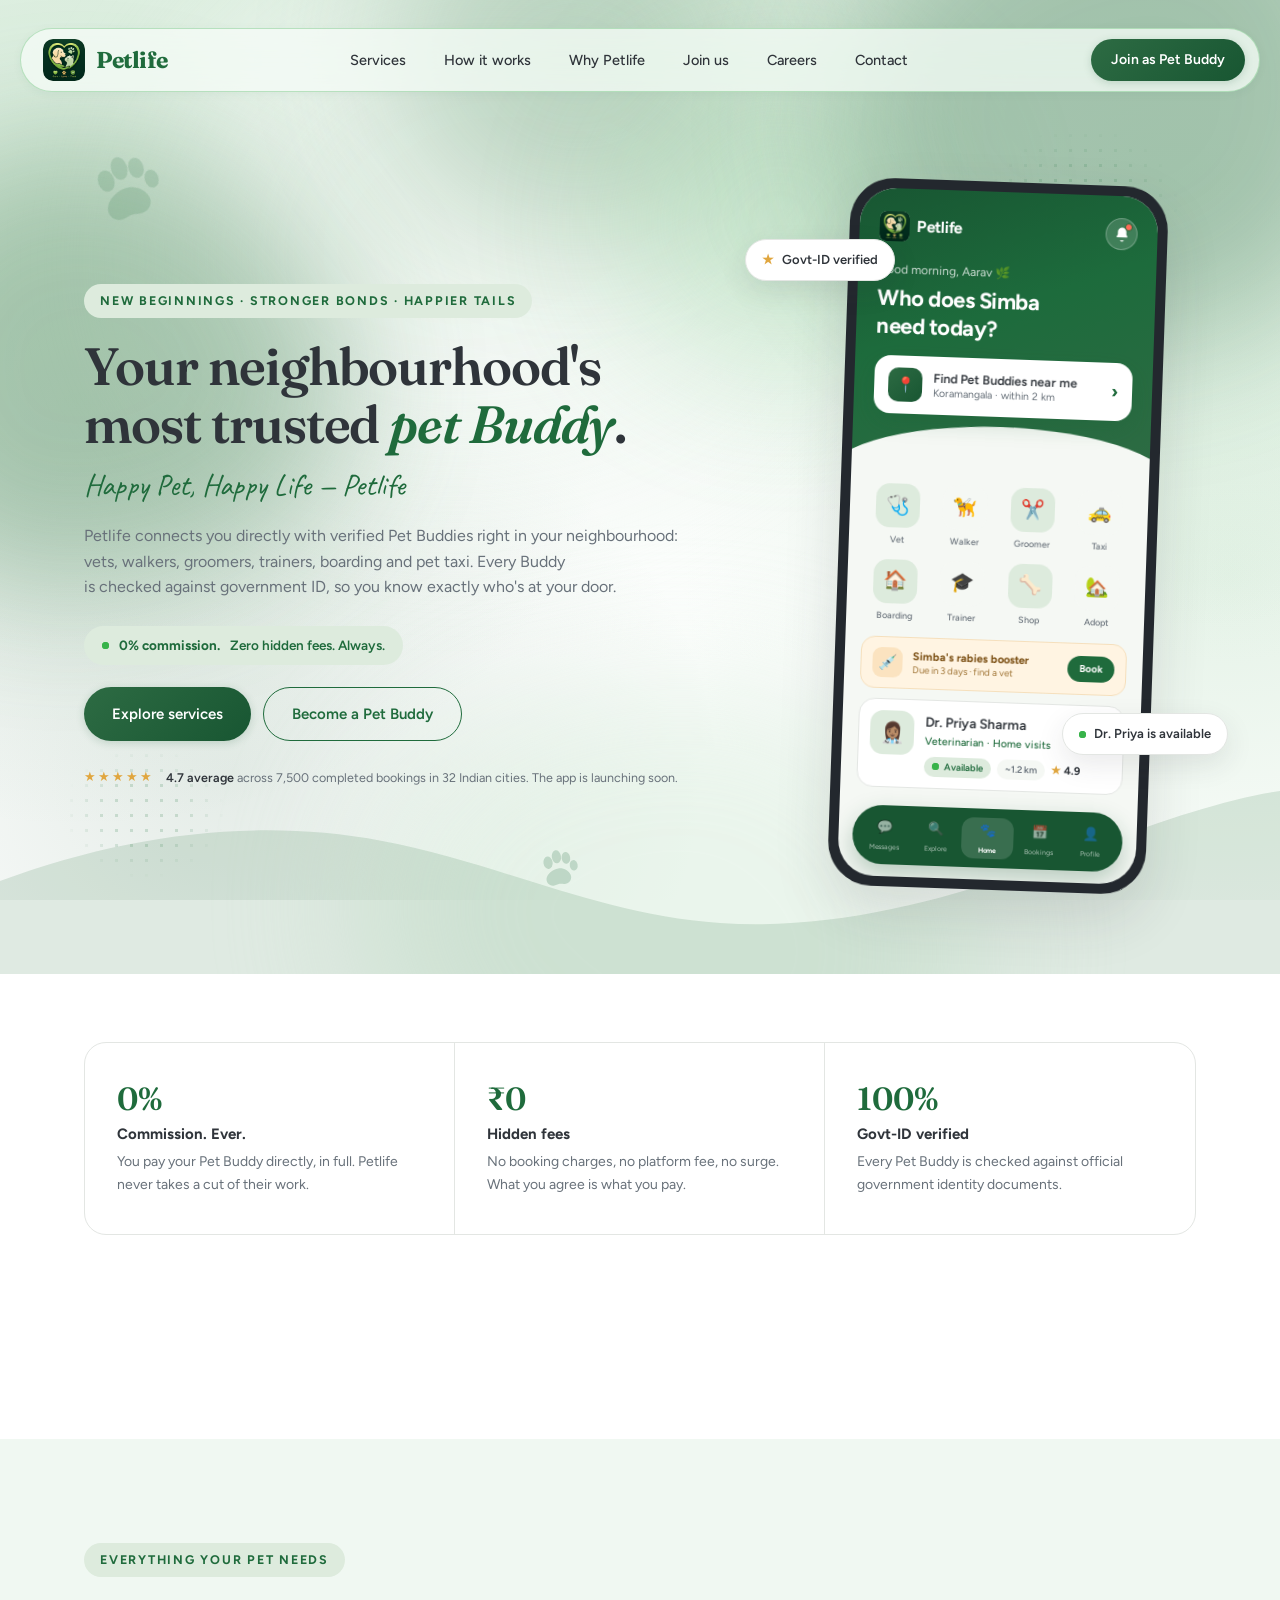
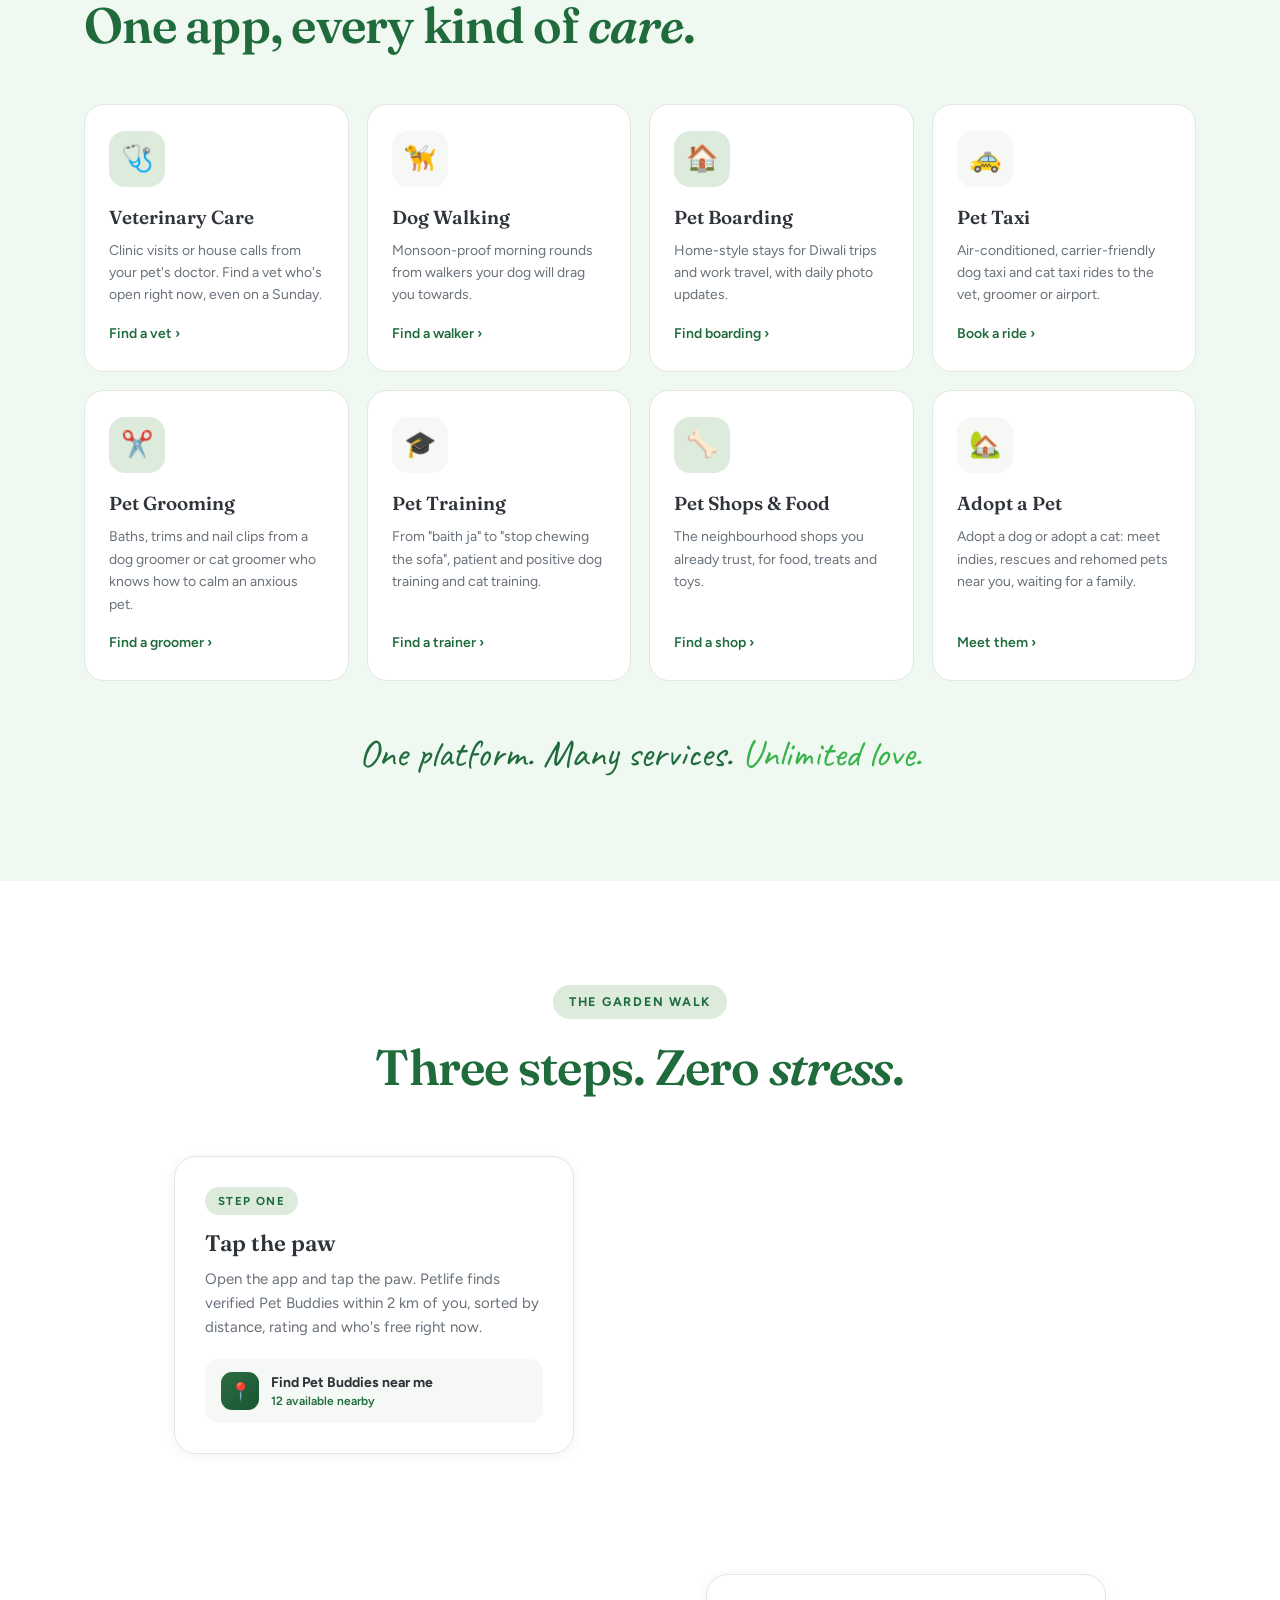
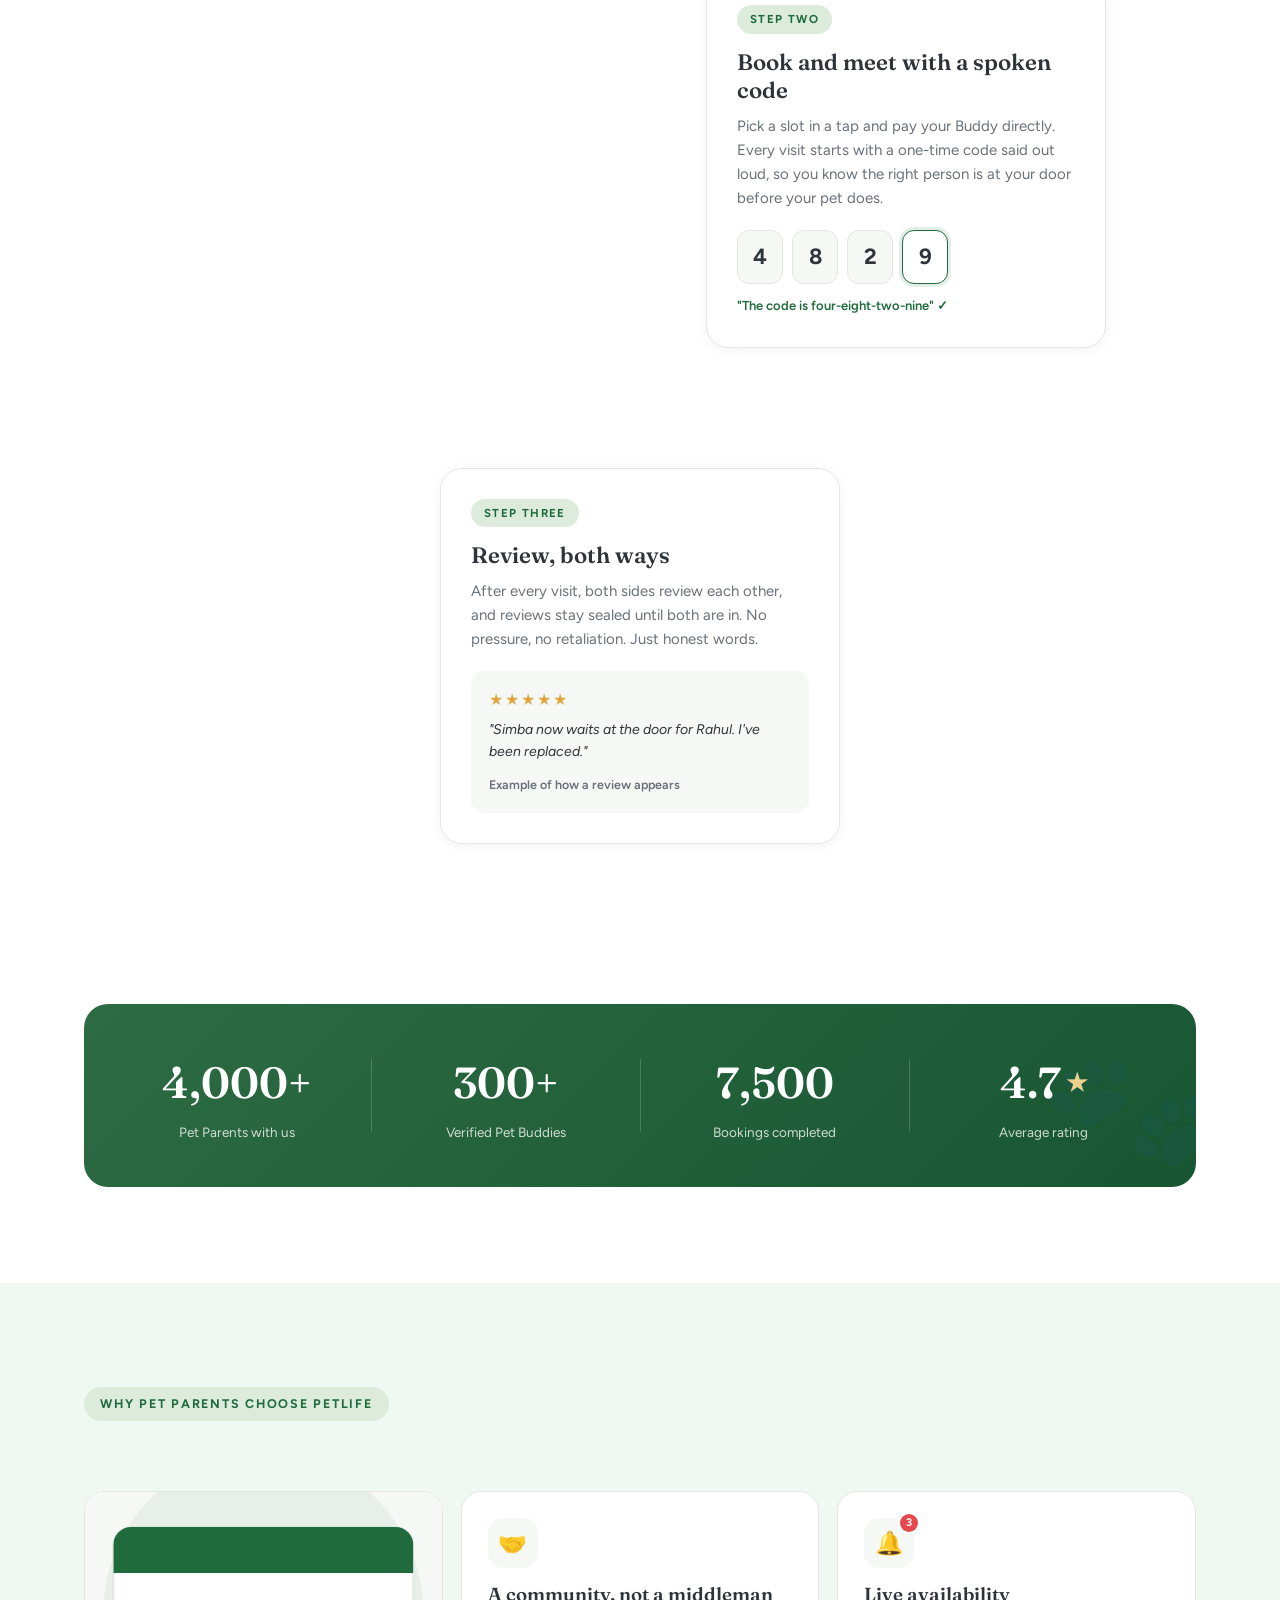
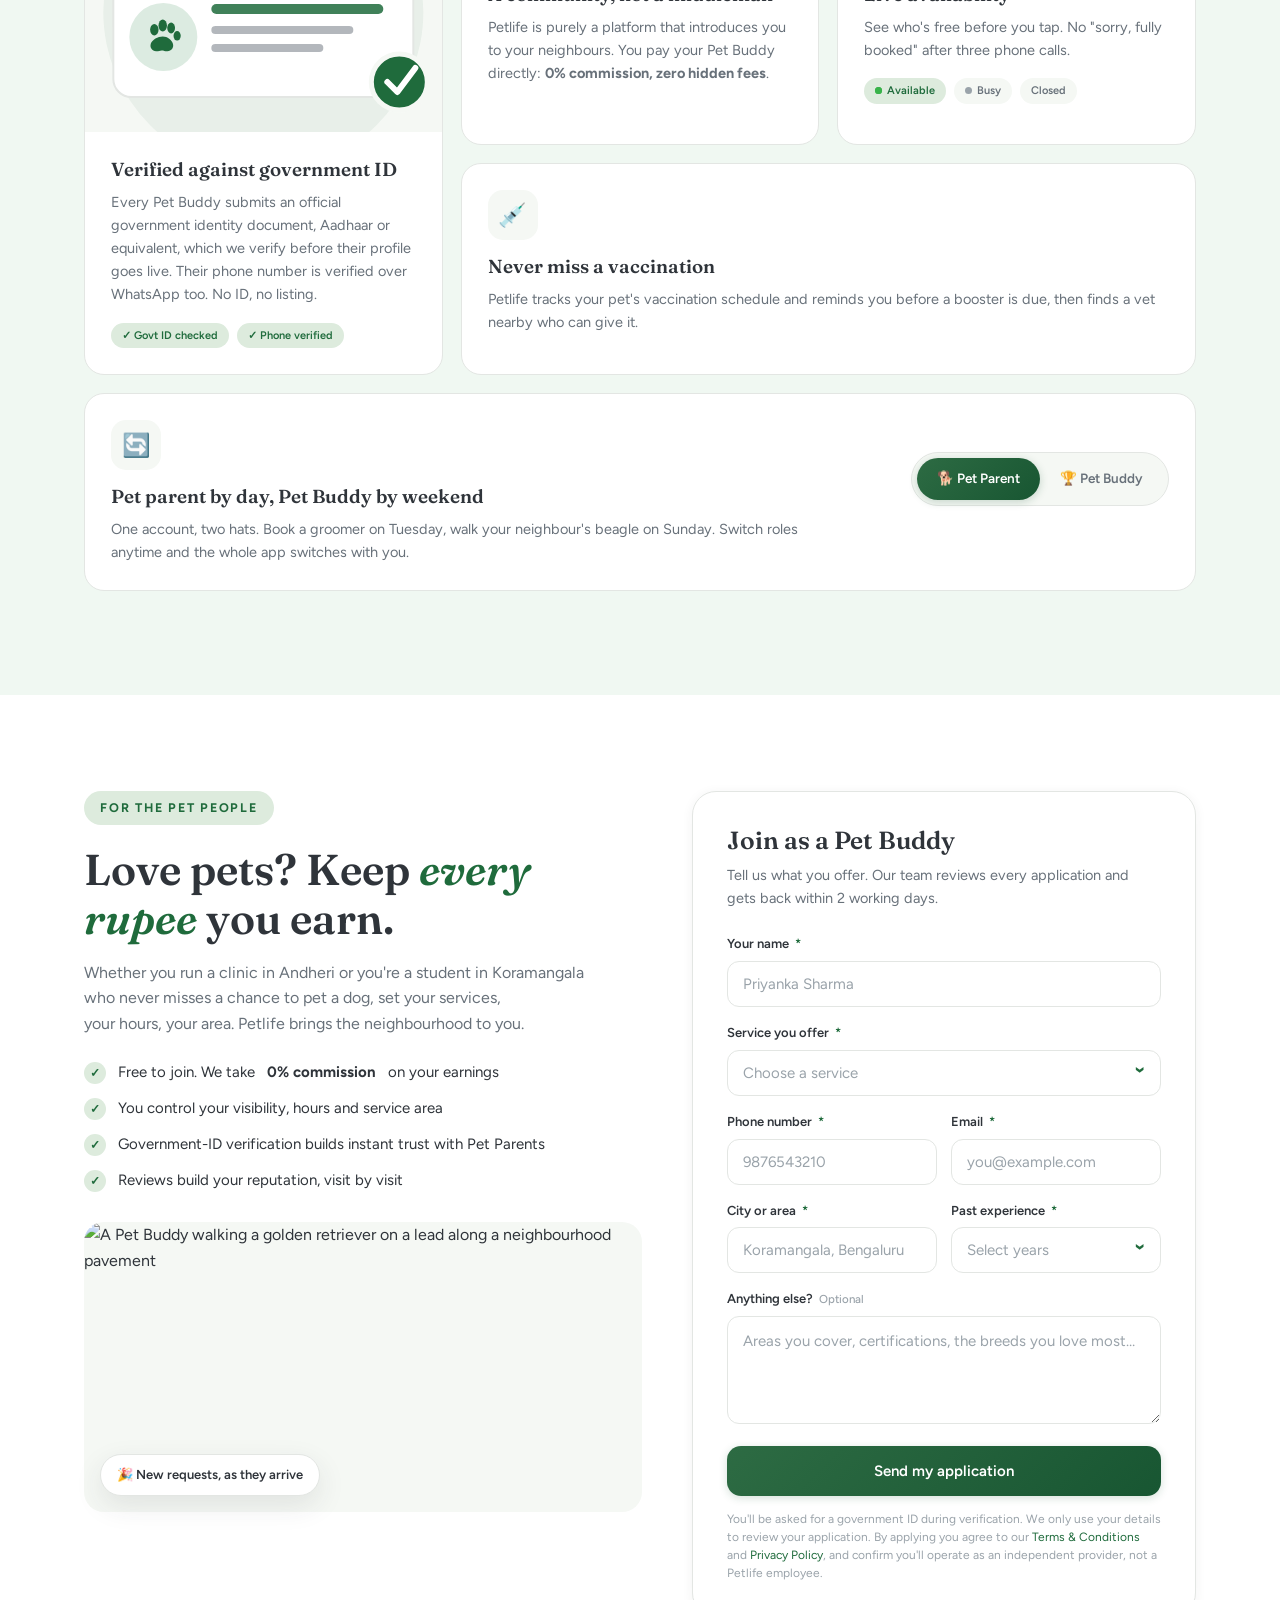
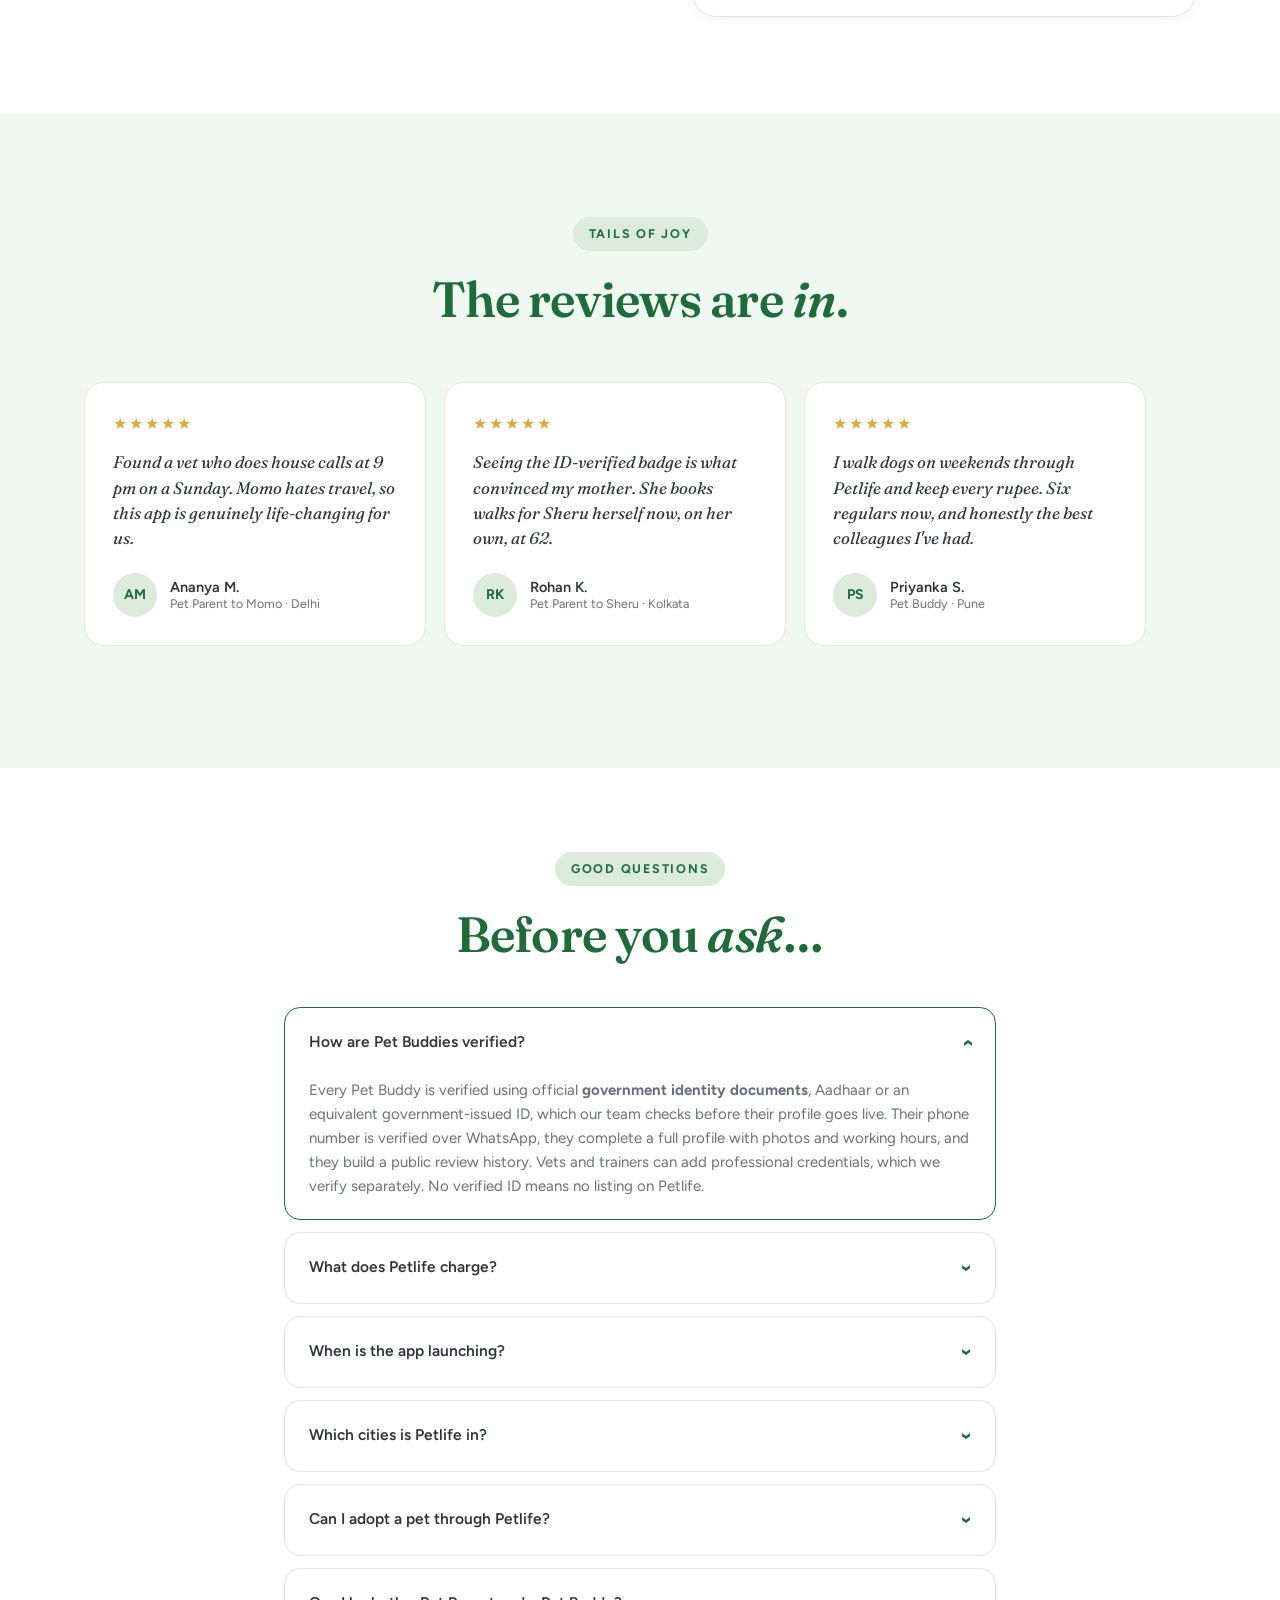
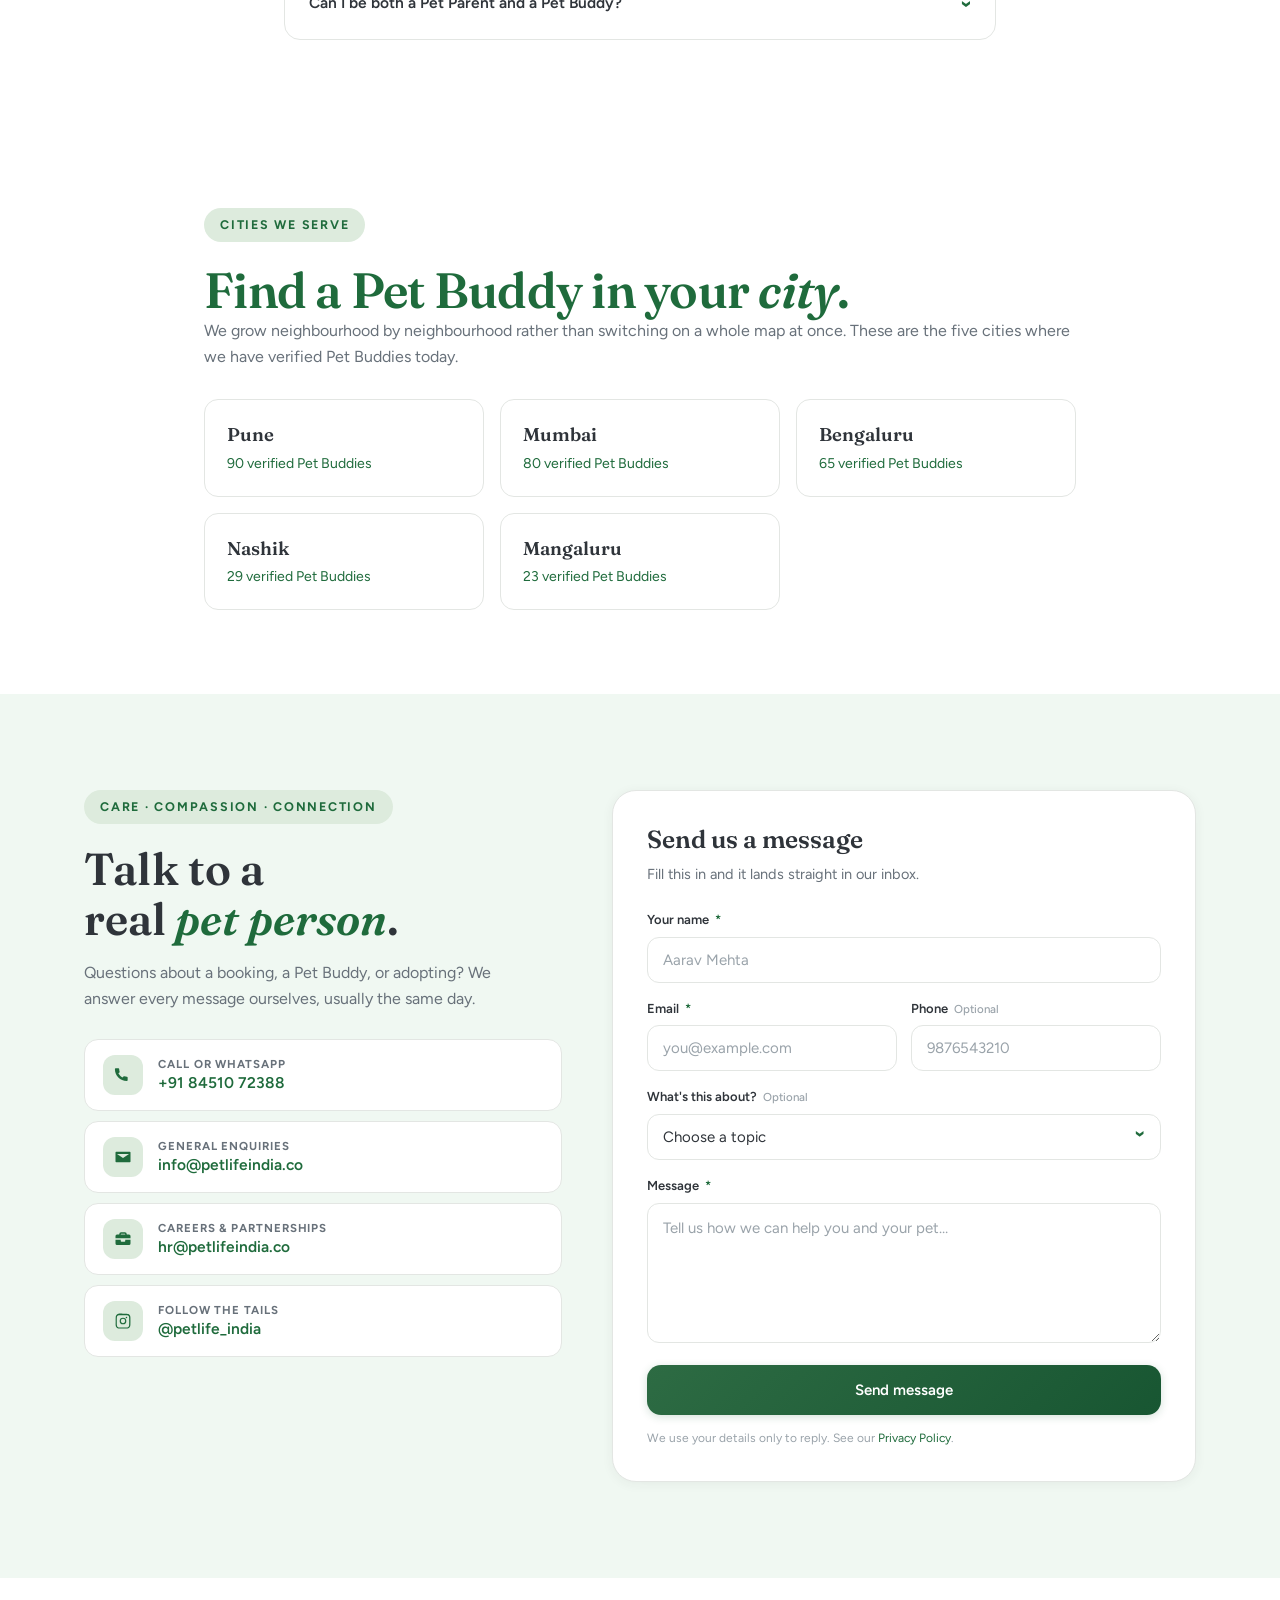
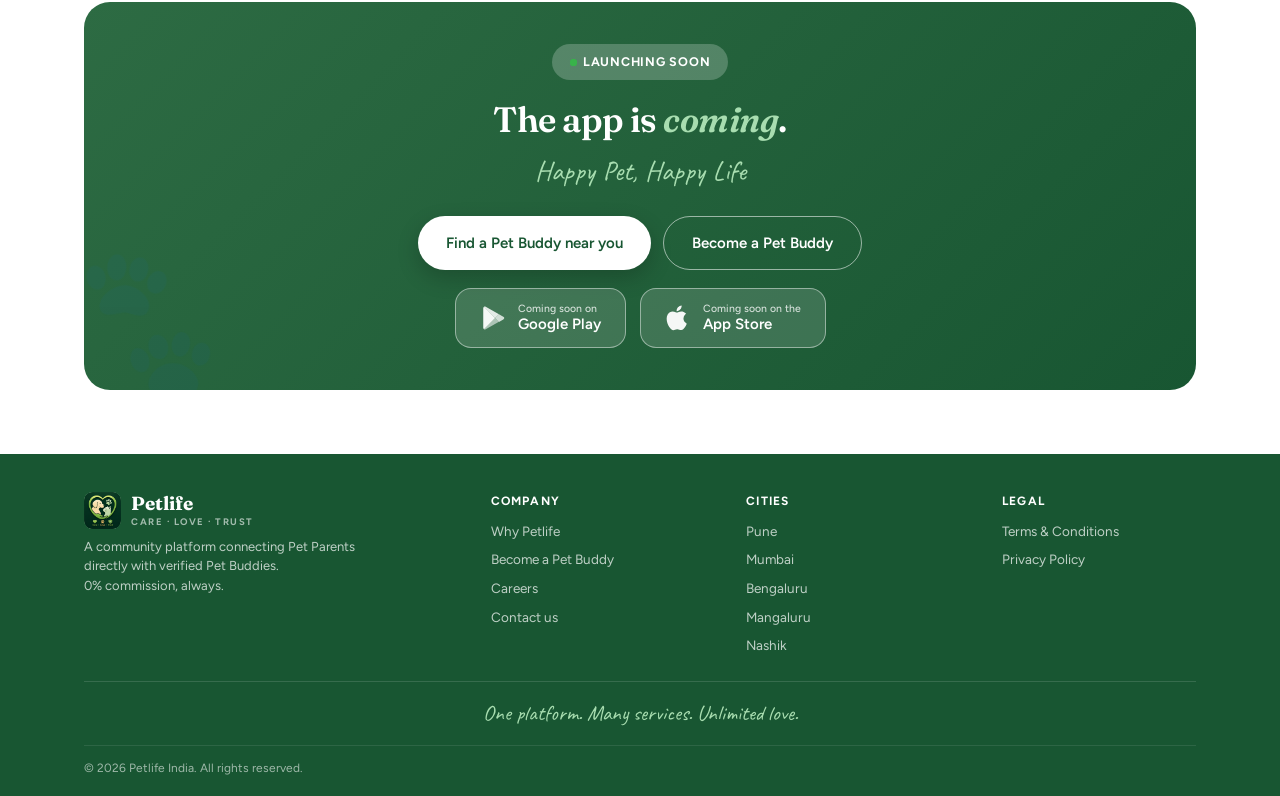
==== commit d7ff7a99: "Add Mangaluru and Nashik city pages, the one realistically winnable item on the ranking list Checked" ====
--- a/Website/index.html
+++ b/Website/index.html
@@ -20,8 +20,12 @@
   <meta name="twitter:description" content="Dog walking, pet vet visits, pet taxi, pet boarding, grooming, training and adoption — with 0% commission, always.">
   <meta name="twitter:image" content="https://petlifeindia.co/petlife/logo.png">
   <meta name="theme-color" content="#1F6B3C">
-  <link rel="icon" type="image/png" href="petlife/logo.png">
-  <link rel="apple-touch-icon" href="petlife/logo.png">
+  <link rel="icon" href="/favicon.ico" sizes="any">
+  <link rel="icon" type="image/png" sizes="48x48" href="/petlife/favicon-48.png">
+  <link rel="icon" type="image/png" sizes="32x32" href="/petlife/favicon-32.png">
+  <link rel="icon" type="image/png" sizes="16x16" href="/petlife/favicon-16.png">
+  <link rel="apple-touch-icon" sizes="180x180" href="/petlife/apple-touch-icon.png">
+  <link rel="manifest" href="/manifest.json">
   <link rel="preconnect" href="https://fonts.googleapis.com">
   <link rel="preconnect" href="https://fonts.gstatic.com" crossorigin>
   <link href="https://fonts.googleapis.com/css2?family=Fraunces:ital,opsz,wght@0,9..144,400;0,9..144,500;0,9..144,600;0,9..144,700;1,9..144,400;1,9..144,600&family=Figtree:wght@400;500;600;700;800&family=Caveat:wght@600;700&display=swap" rel="stylesheet">
@@ -71,7 +75,46 @@
           "addressRegion": "Maharashtra",
           "postalCode": "410206",
           "addressCountry": "IN"
-      }
+      },
+      "aggregateRating": {
+          "@type": "AggregateRating",
+          "ratingValue": "4.7",
+          "reviewCount": "7500",
+          "bestRating": "5",
+          "worstRating": "1"
+      },
+      "review": [
+          {
+              "@type": "Review",
+              "author": { "@type": "Person", "name": "Ananya M." },
+              "reviewRating": { "@type": "Rating", "ratingValue": "5", "bestRating": "5" },
+              "reviewBody": "Found a vet who does house calls at 9 pm on a Sunday. Momo hates travel, so this app is genuinely life-changing for us."
+          },
+          {
+              "@type": "Review",
+              "author": { "@type": "Person", "name": "Rohan K." },
+              "reviewRating": { "@type": "Rating", "ratingValue": "5", "bestRating": "5" },
+              "reviewBody": "Seeing the ID-verified badge is what convinced my mother. She books walks for Sheru herself now, on her own, at 62."
+          },
+          {
+              "@type": "Review",
+              "author": { "@type": "Person", "name": "Priyanka S." },
+              "reviewRating": { "@type": "Rating", "ratingValue": "5", "bestRating": "5" },
+              "reviewBody": "I walk dogs on weekends through Petlife and keep every rupee. Six regulars now, and honestly the best colleagues I've had."
+          },
+          {
+              "@type": "Review",
+              "author": { "@type": "Person", "name": "Meera J." },
+              "reviewRating": { "@type": "Rating", "ratingValue": "5", "bestRating": "5" },
+              "reviewBody": "We travelled for Diwali and boarded Laddu with a Buddy two lanes away. Daily photos, zero guilt, and no platform fee on top."
+          },
+          {
+              "@type": "Review",
+              "author": { "@type": "Person", "name": "Sanjay V." },
+              "reviewRating": { "@type": "Rating", "ratingValue": "5", "bestRating": "5" },
+              "reviewBody": "The pet taxi got Mango to his dentist appointment in an AC cab without a single yowl. I did not know I needed this until I did."
+          }
+      ]
   }
   </script>
   <script type="application/ld+json">
@@ -742,8 +785,9 @@
             <summary>Which cities is Petlife in?<span class="faq__chev">›</span></summary>
             <p>We're growing neighbourhood by neighbourhood across India. Our largest communities
               are <a href="/pet-services/pune">Pune</a>, <a href="/pet-services/mumbai">Mumbai</a>
-              and <a href="/pet-services/bangalore">Bengaluru</a>, and we're also in Mangaluru,
-              Nashik, Delhi NCR, Hyderabad and Chennai. Open the app and it will tell you exactly
+              and <a href="/pet-services/bangalore">Bengaluru</a>, and we're also in
+              <a href="/pet-services/mangaluru">Mangaluru</a>, <a href="/pet-services/nashik">Nashik</a>,
+              Delhi NCR, Hyderabad and Chennai. Open the app and it will tell you exactly
               who's near you.</p>
           </details>
           <details class="faq__item">
@@ -771,12 +815,14 @@
         <h2 class="section__title section__title--wide reveal">Find a Pet Buddy in your <em>city</em>.</h2>
         <p class="join__sub reveal">
           We grow neighbourhood by neighbourhood rather than switching on a whole map at once.
-          These are the three communities where cover is strongest today.
+          These are the five cities where we have verified Pet Buddies today.
         </p>
         <div class="citylinks reveal">
           <a class="citylink" href="/pet-services/pune"><strong>Pune</strong><span>90 verified Pet Buddies</span></a>
           <a class="citylink" href="/pet-services/mumbai"><strong>Mumbai</strong><span>80 verified Pet Buddies</span></a>
           <a class="citylink" href="/pet-services/bangalore"><strong>Bengaluru</strong><span>65 verified Pet Buddies</span></a>
+          <a class="citylink" href="/pet-services/nashik"><strong>Nashik</strong><span>29 verified Pet Buddies</span></a>
+          <a class="citylink" href="/pet-services/mangaluru"><strong>Mangaluru</strong><span>23 verified Pet Buddies</span></a>
         </div>
       </div>
     </section>
@@ -924,9 +970,11 @@
         </nav>
         <nav class="footer__col" aria-label="Cities">
           <h4>Cities</h4>
+          <a href="/pet-services/pune">Pune</a>
           <a href="/pet-services/mumbai">Mumbai</a>
           <a href="/pet-services/bangalore">Bengaluru</a>
-          <a href="/pet-services/pune">Pune</a>
+          <a href="/pet-services/mangaluru">Mangaluru</a>
+          <a href="/pet-services/nashik">Nashik</a>
         </nav>
         <nav class="footer__col" aria-label="Legal">
           <h4>Legal</h4>
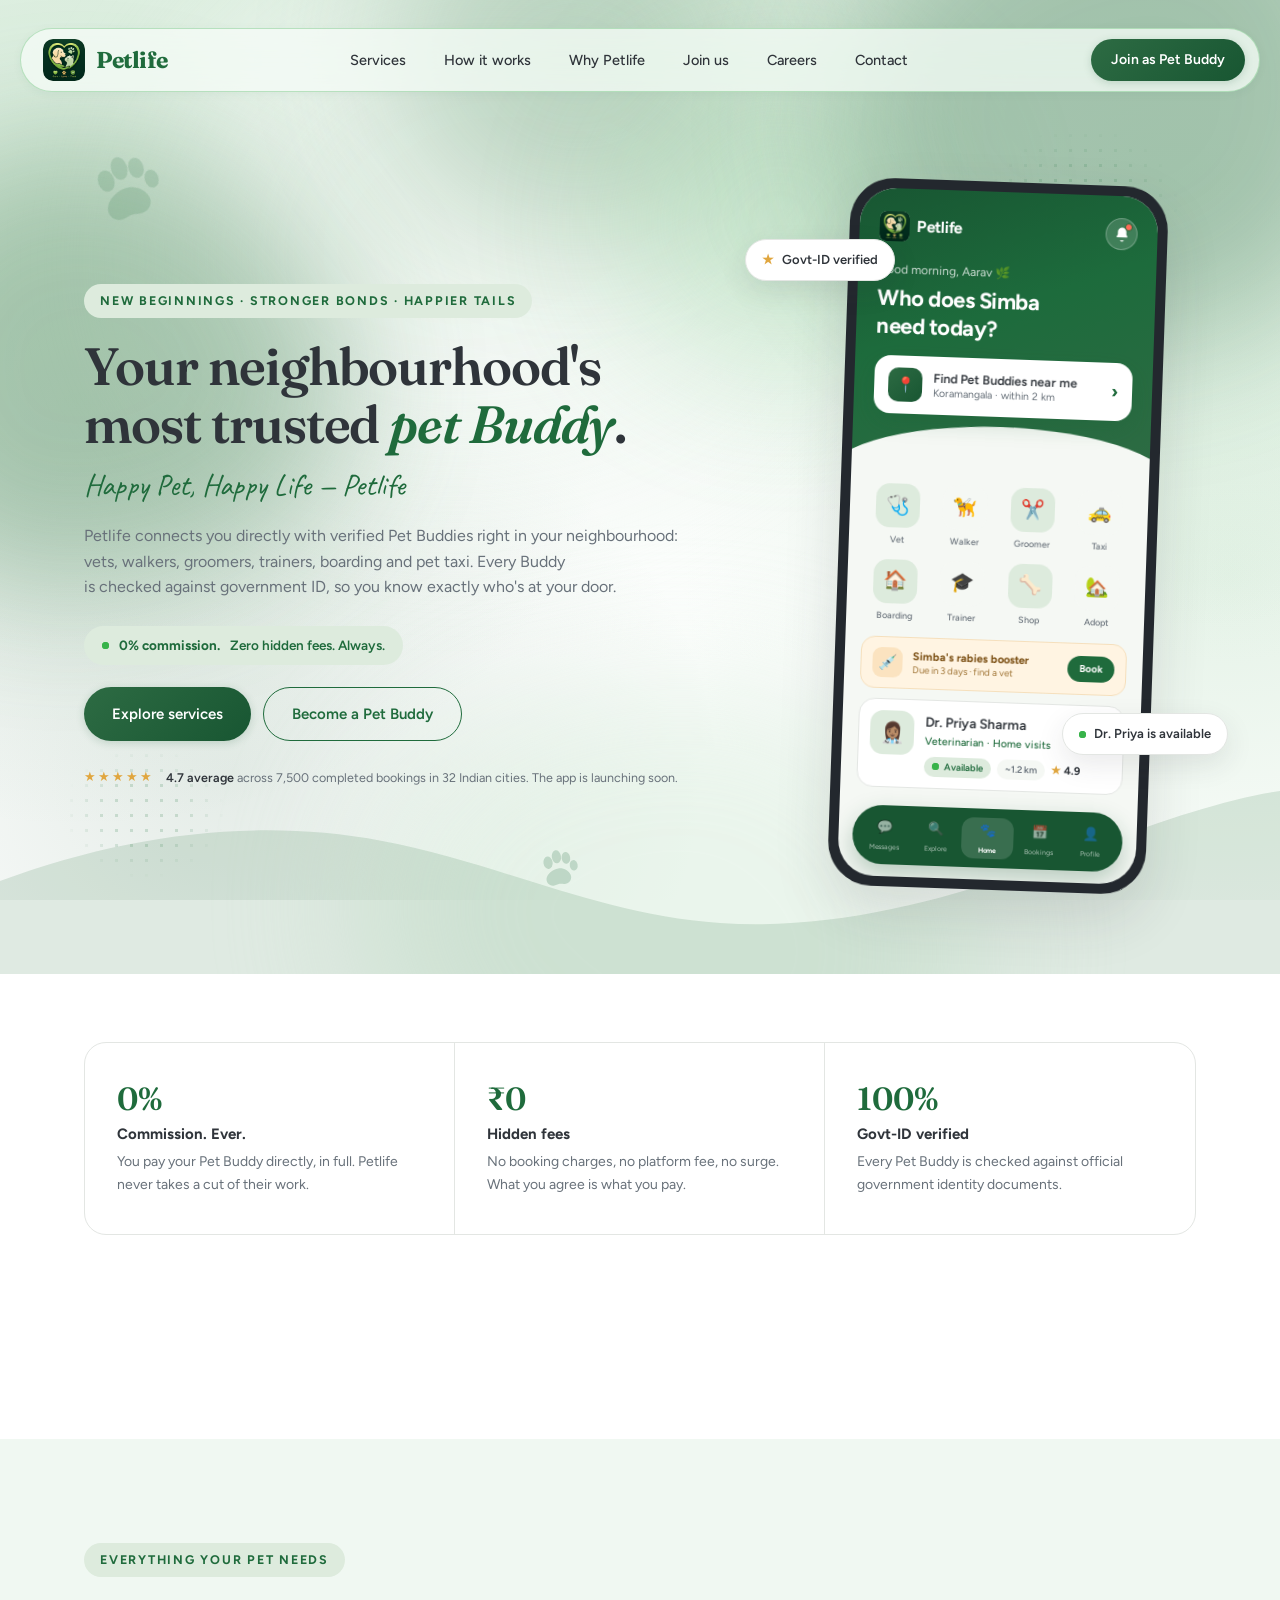
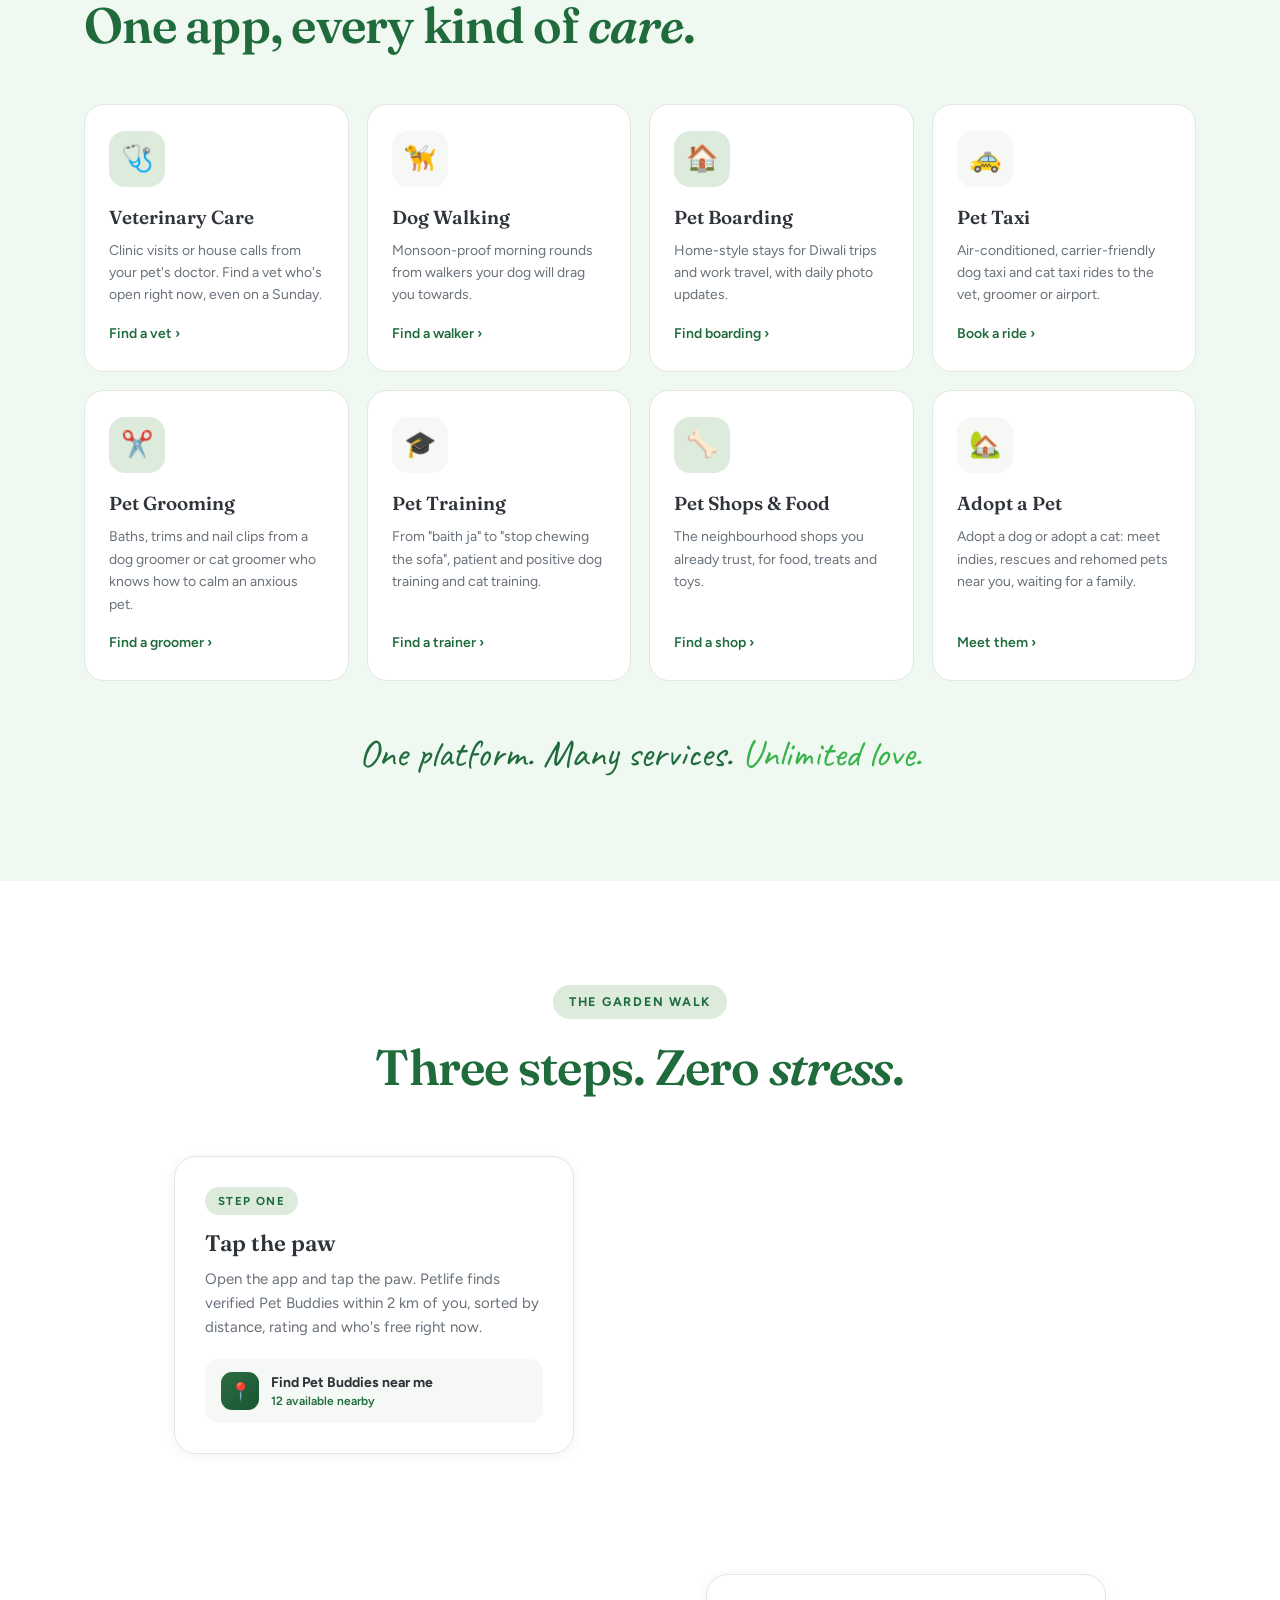
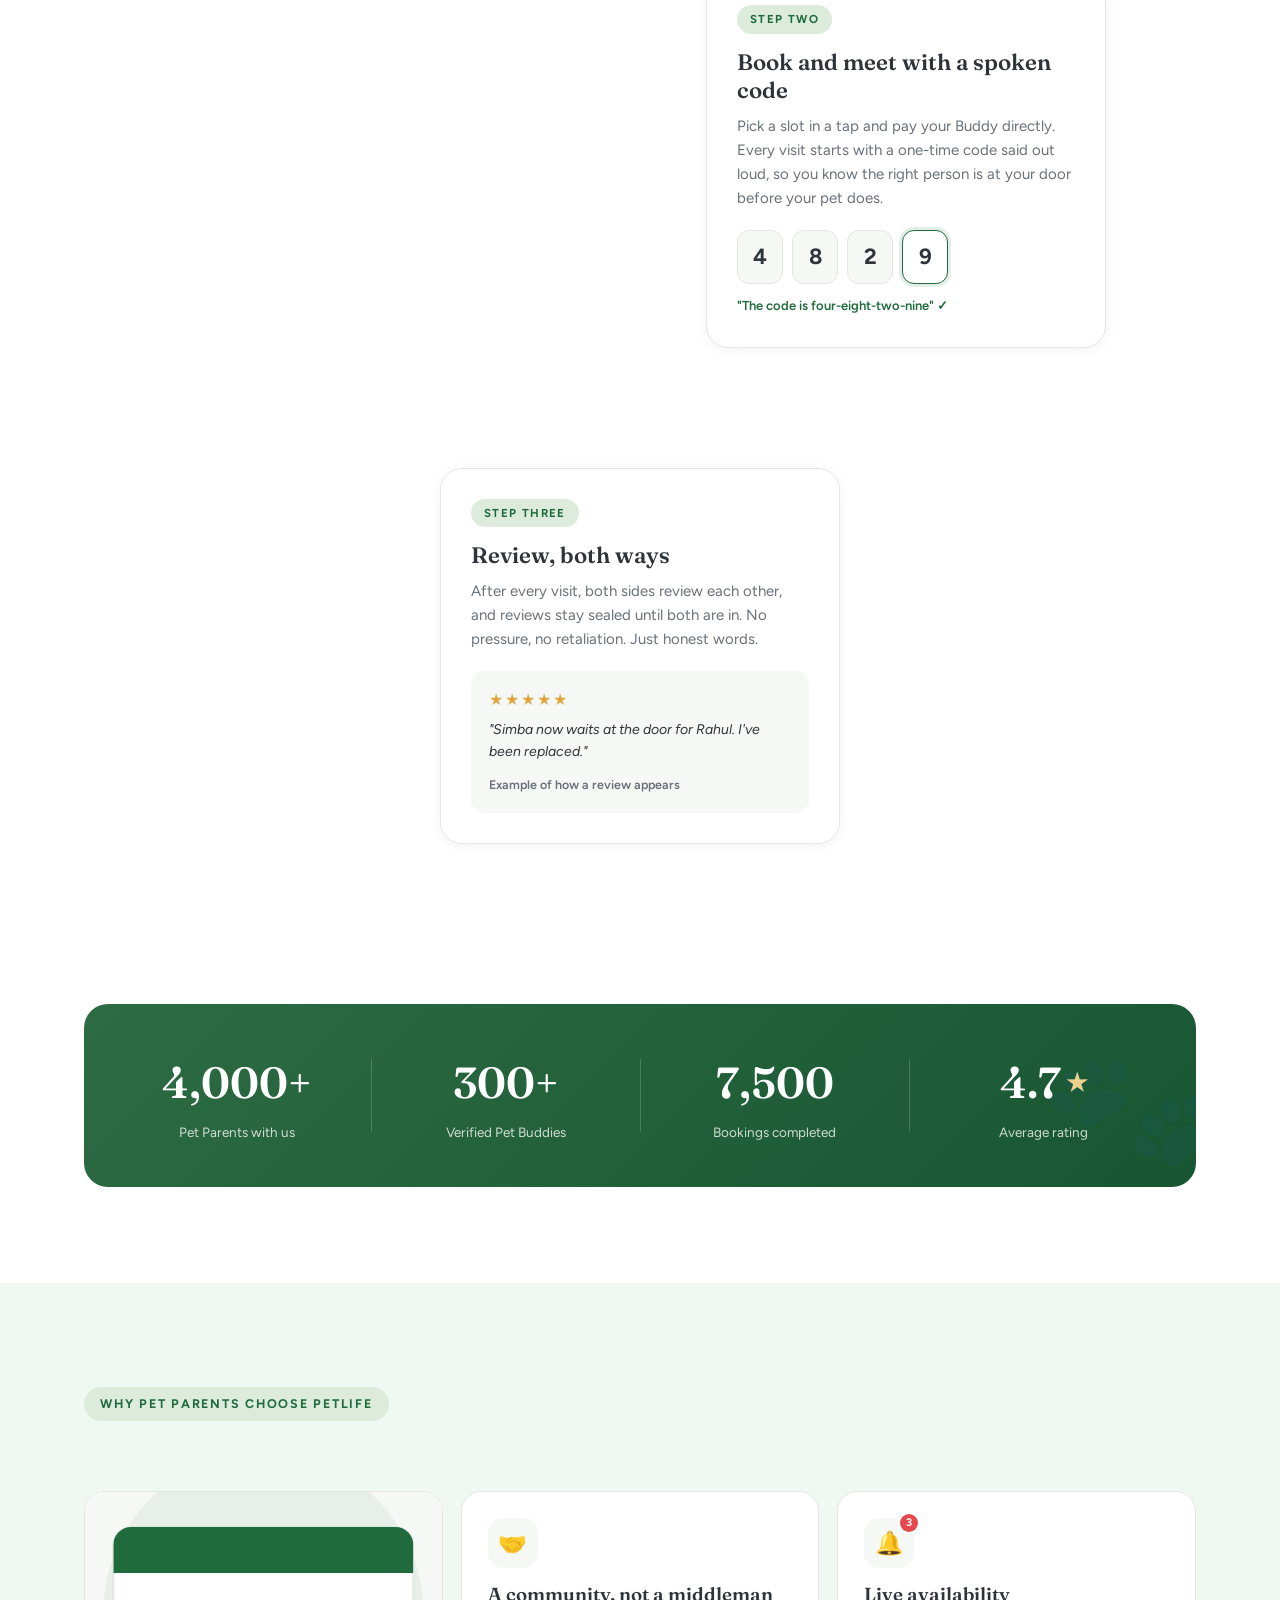
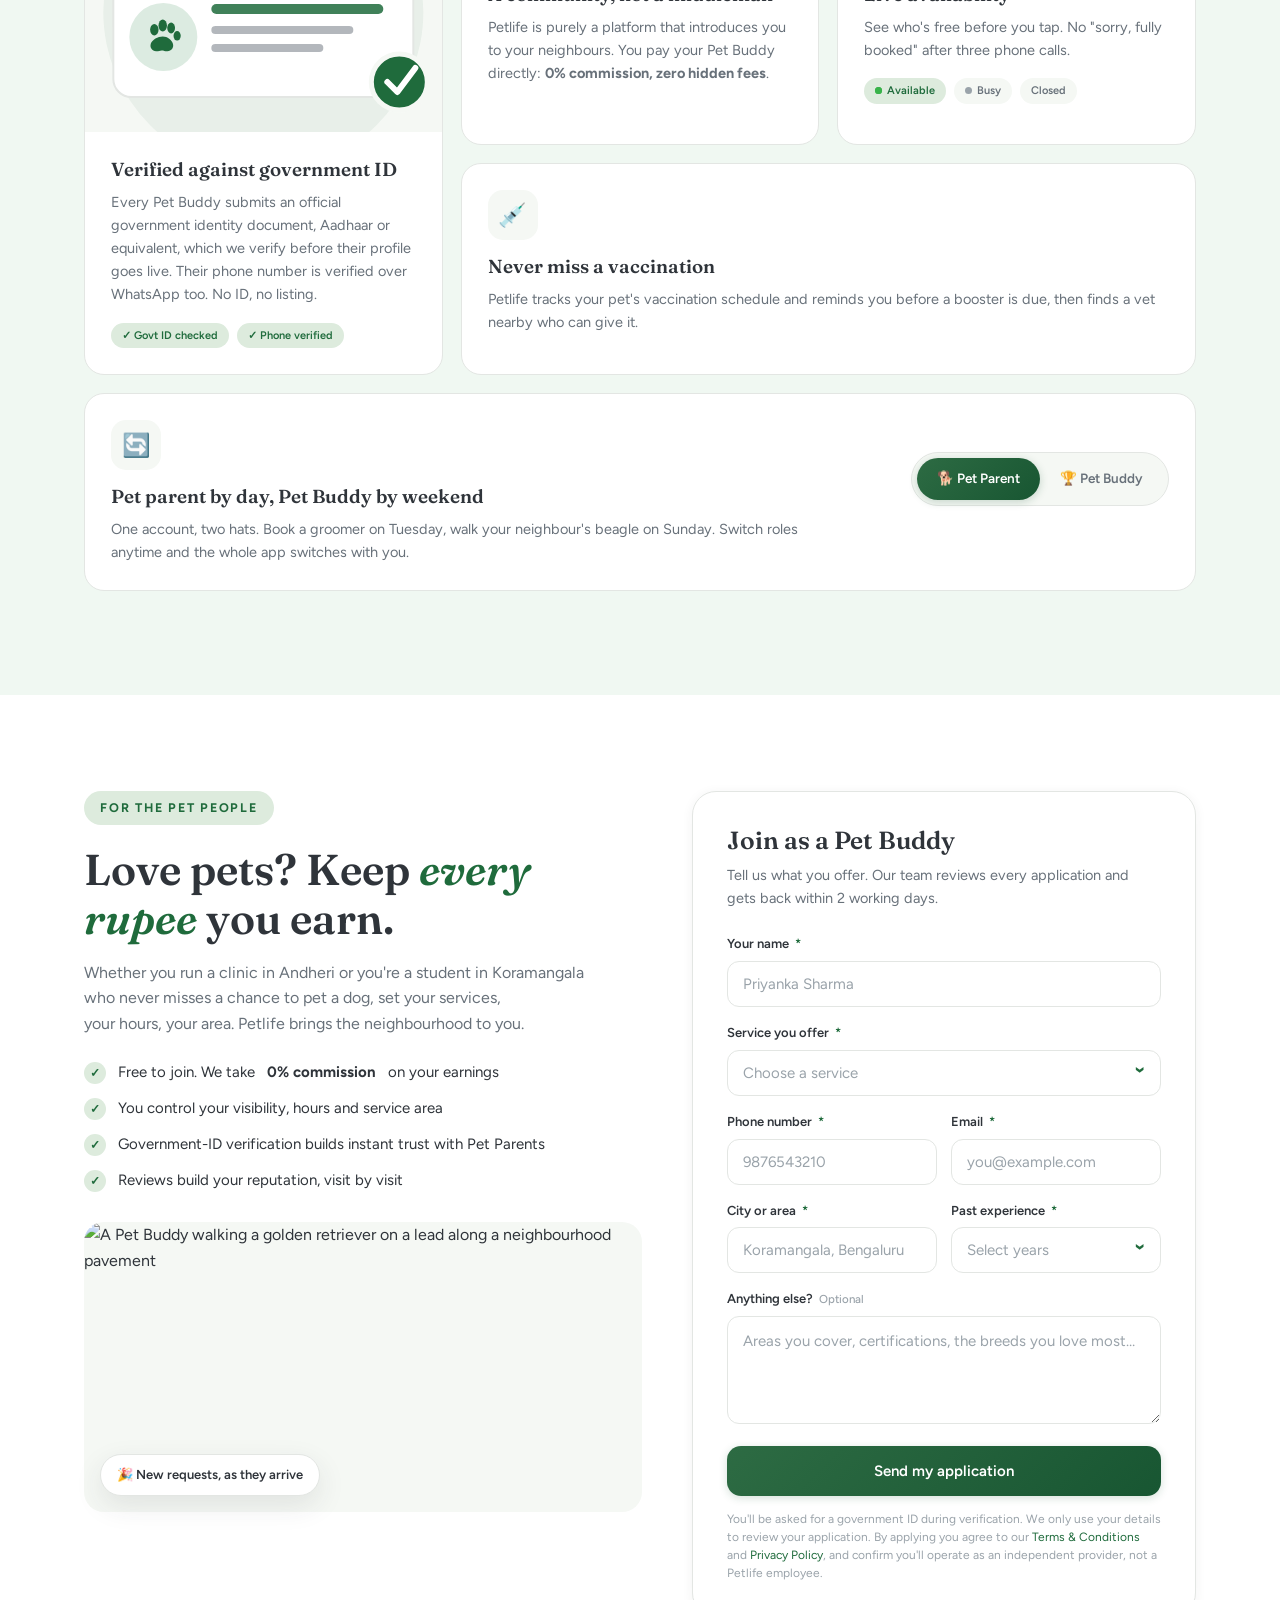
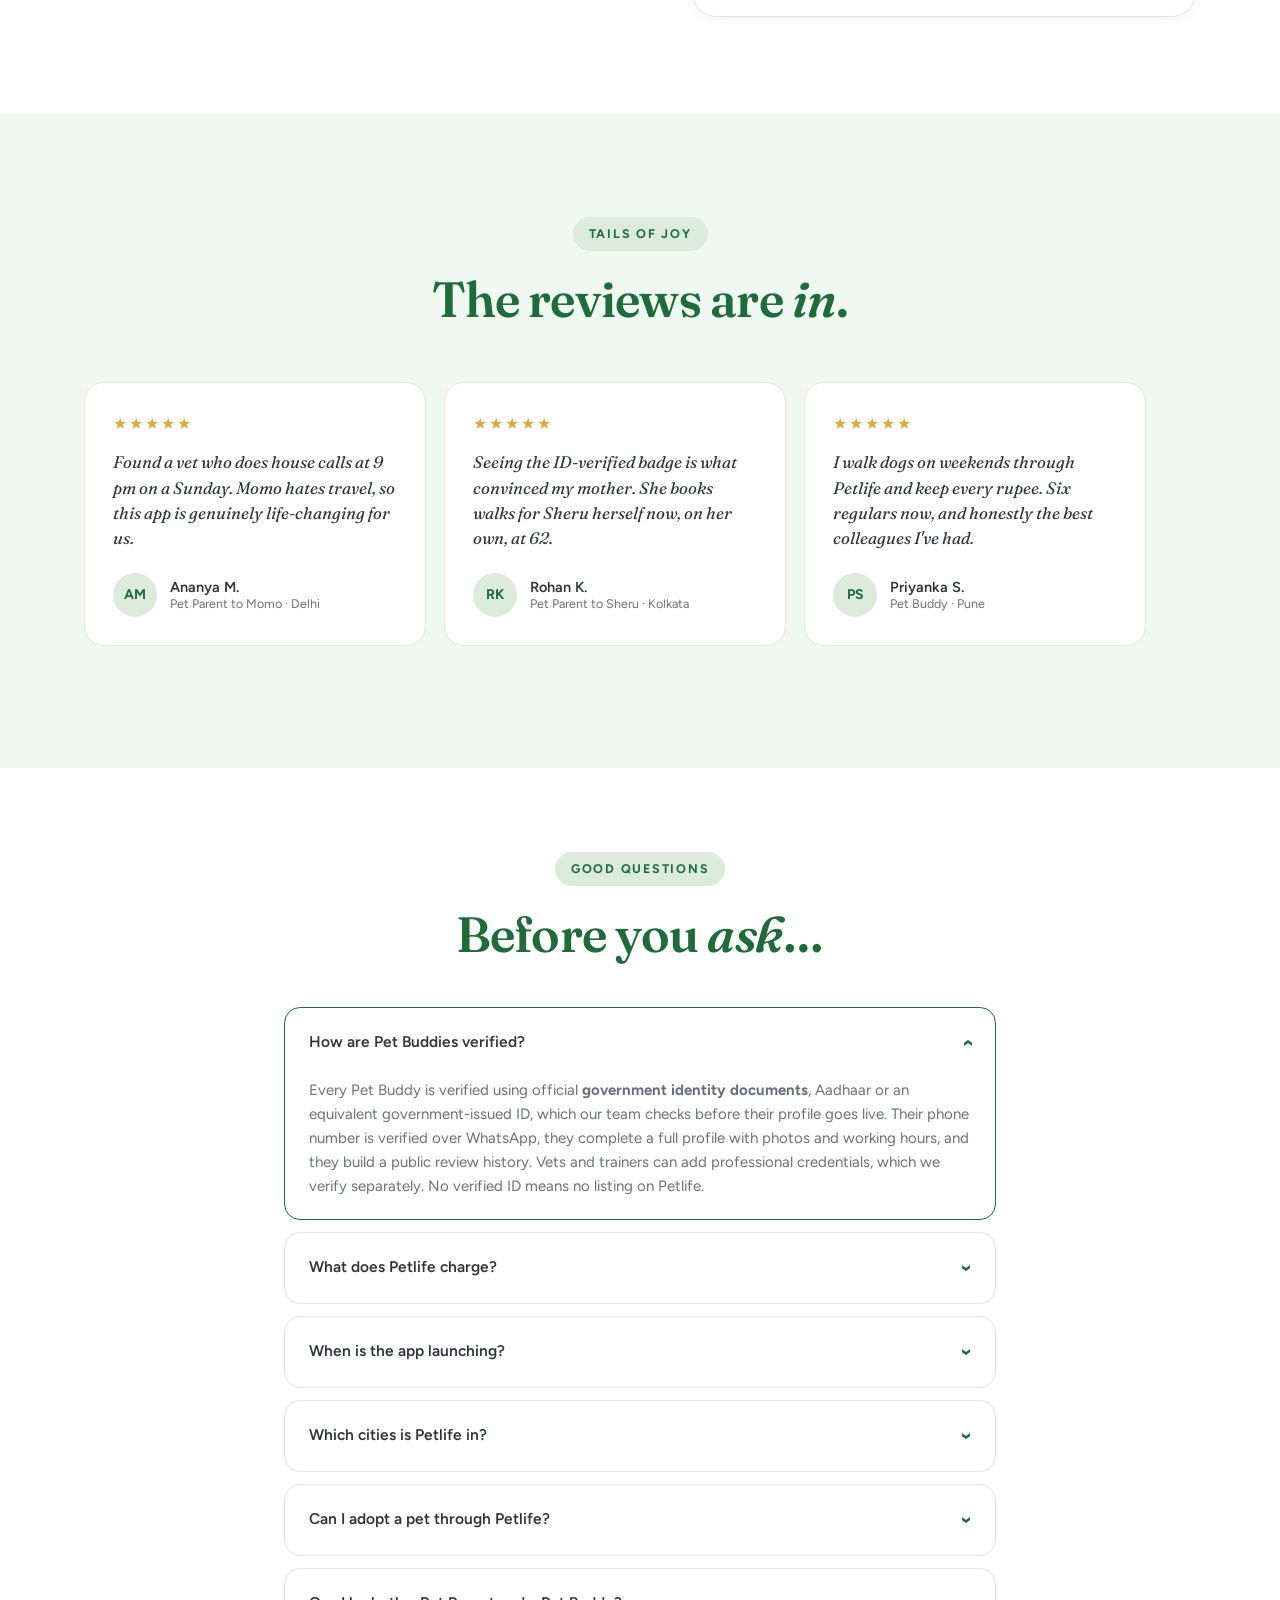
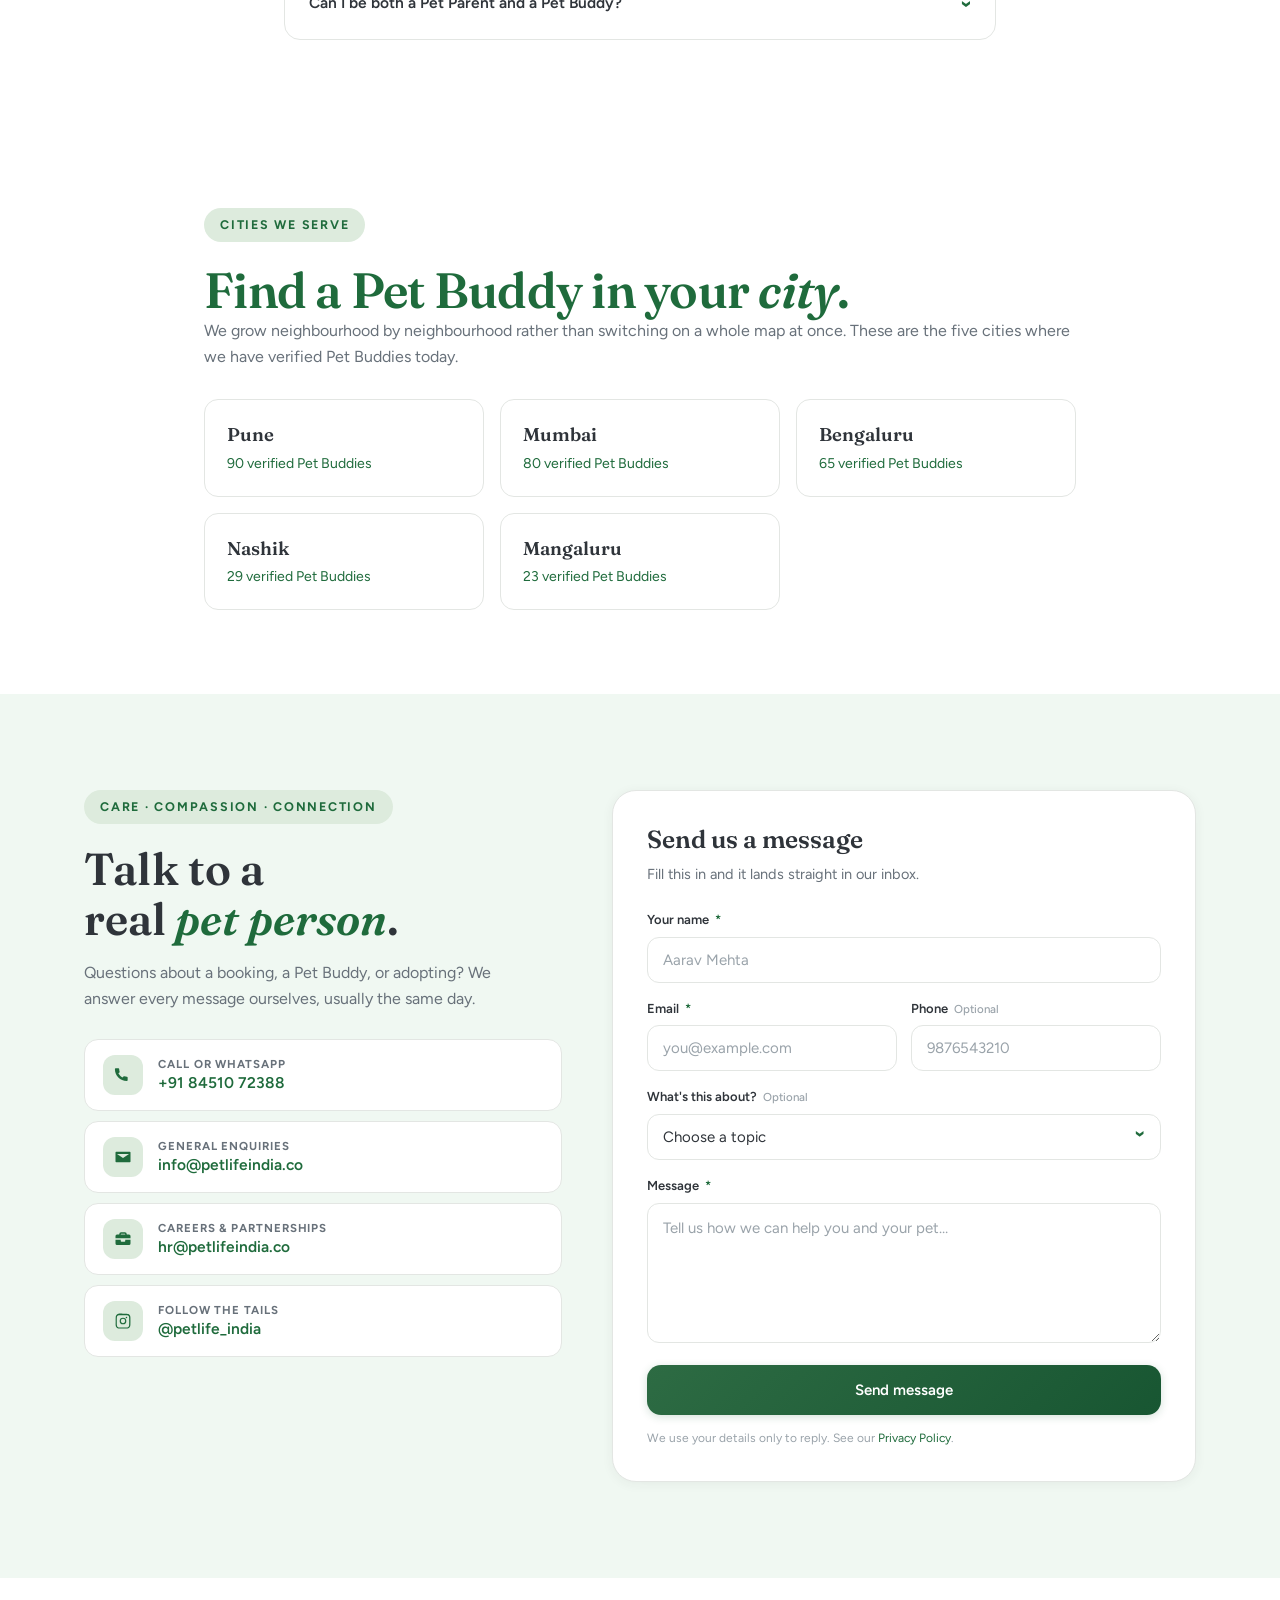
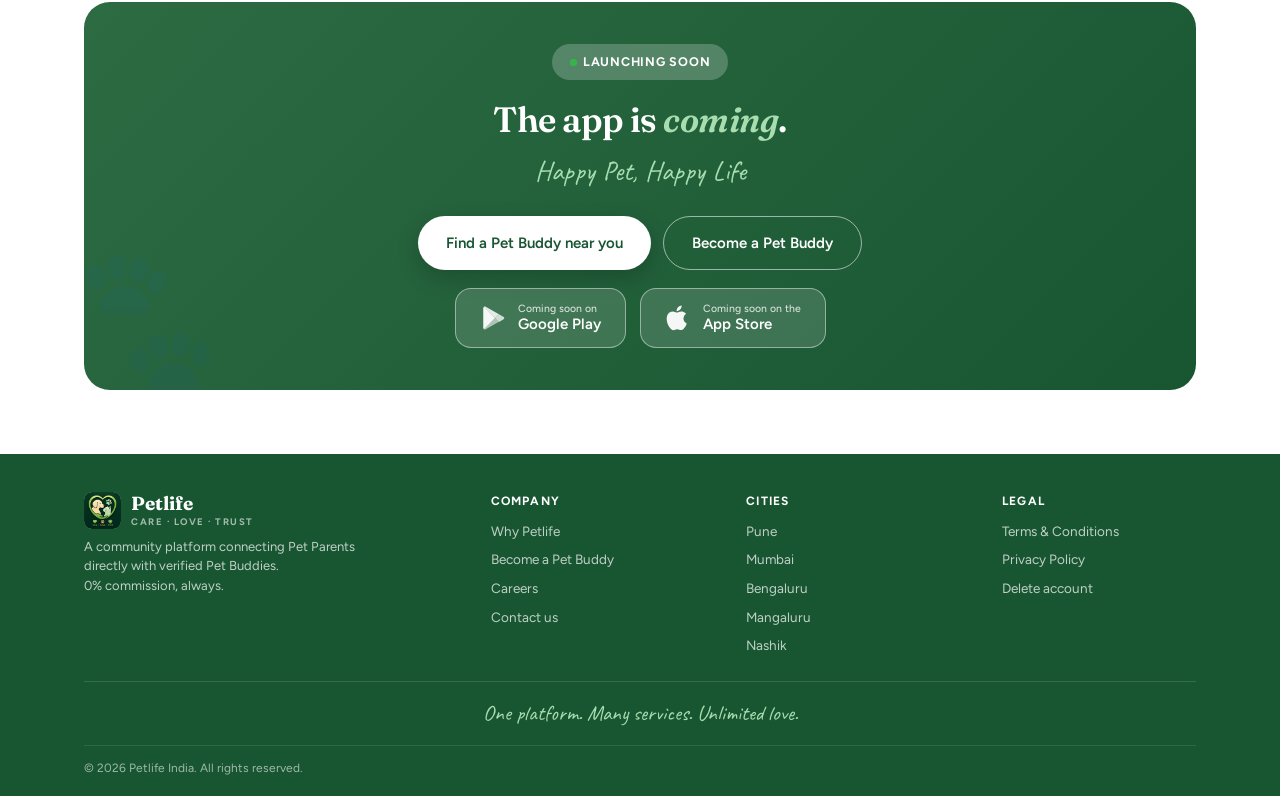
==== commit 1b1338a5: "Play review: /delete-account, 16 Nov privacy text, Terms fixes, footer, sitemap, assetlinks Owner pr" ====
--- a/Website/index.html
+++ b/Website/index.html
@@ -3,8 +3,8 @@
 <head>
   <meta charset="UTF-8">
   <meta name="viewport" content="width=device-width, initial-scale=1.0">
-  <title>Petlife India — Pet Parent &amp; Pet Buddy App | Dog Walking, Vet, Pet Taxi, Boarding</title>
-  <meta name="description" content="Petlife (Petlife India) connects Pet Parents directly with verified local Pet Buddies for dog walking, pet vet visits, pet taxi, pet boarding, pet grooming, pet training and pet adoption. Government-ID verified. 0% commission, zero hidden fees.">
+  <title>Petlife India — Pet Parent &amp; Pet Buddy App</title>
+  <meta name="description" content="Connect directly with verified, government-ID checked Pet Buddies for dog walking, vet visits, boarding, grooming and more. 0% commission, always.">
   <meta name="keywords" content="Petlife, Pet Life, Petlife India, PetLife India, PetBuddy, Pet Buddy, PetParent, Pet Parent, dog walking, pet shop, pet taxi, dog taxi, pet training, dog training, cat training, pet groomer, dog groomer, cat groomer, pet boarding, adopt a pet, adopt a dog, adopt a cat, pet food, pet care, pet doctor, pet vet, vet, veterinarian">
   <meta name="robots" content="index, follow, max-image-preview:large">
   <link rel="canonical" href="https://petlifeindia.co/">
@@ -49,7 +49,10 @@
       "email": "info@petlifeindia.co",
       "telephone": "+91-84510-72388",
       "sameAs": [
-          "https://www.instagram.com/petlife_india"
+          "https://www.instagram.com/petlife_india",
+          "https://www.linkedin.com/company/petlifeindia/",
+          "https://x.com/Petlifeindia",
+          "https://www.facebook.com/profile.php?id=61592436783194"
       ],
       "areaServed": "IN",
       "knowsAbout": [
@@ -980,6 +983,7 @@
           <h4>Legal</h4>
           <a href="/terms">Terms &amp; Conditions</a>
           <a href="/privacy">Privacy Policy</a>
+          <a href="/delete-account">Delete account</a>
         </nav>
       </div>
       <p class="footer__script" aria-hidden="true">One platform. Many services. Unlimited love.</p>
--- a/Website/css/styles.css
+++ b/Website/css/styles.css
@@ -197,6 +197,17 @@
   box-shadow: 0 2px 10px rgba(47,107,69,0.05);
   transition: background .3s var(--ease), box-shadow .3s var(--ease),
               border-color .3s var(--ease);
+}
+/* backdrop-filter establishes a CSS containing block, which traps the mobile
+   menu's position:fixed overlay inside this small rounded pill instead of the
+   viewport - its "full-screen" white background then only covers the pill,
+   and the menu links render outside it with nothing solid behind them. The
+   burger click handler in main.js toggles this class purely to drop the
+   blur while the menu is open, freeing the overlay to fill the screen as
+   intended. Background stays solid so the pill itself doesn't look empty. */
+.nav.nav--menu-open .nav__inner {
+  -webkit-backdrop-filter: none; backdrop-filter: none;
+  background: var(--bg-white);
 }
 .nav.is-scrolled, .nav.is-solid { padding: 10px 0; }
 .nav.is-scrolled .nav__inner, .nav.is-solid .nav__inner {
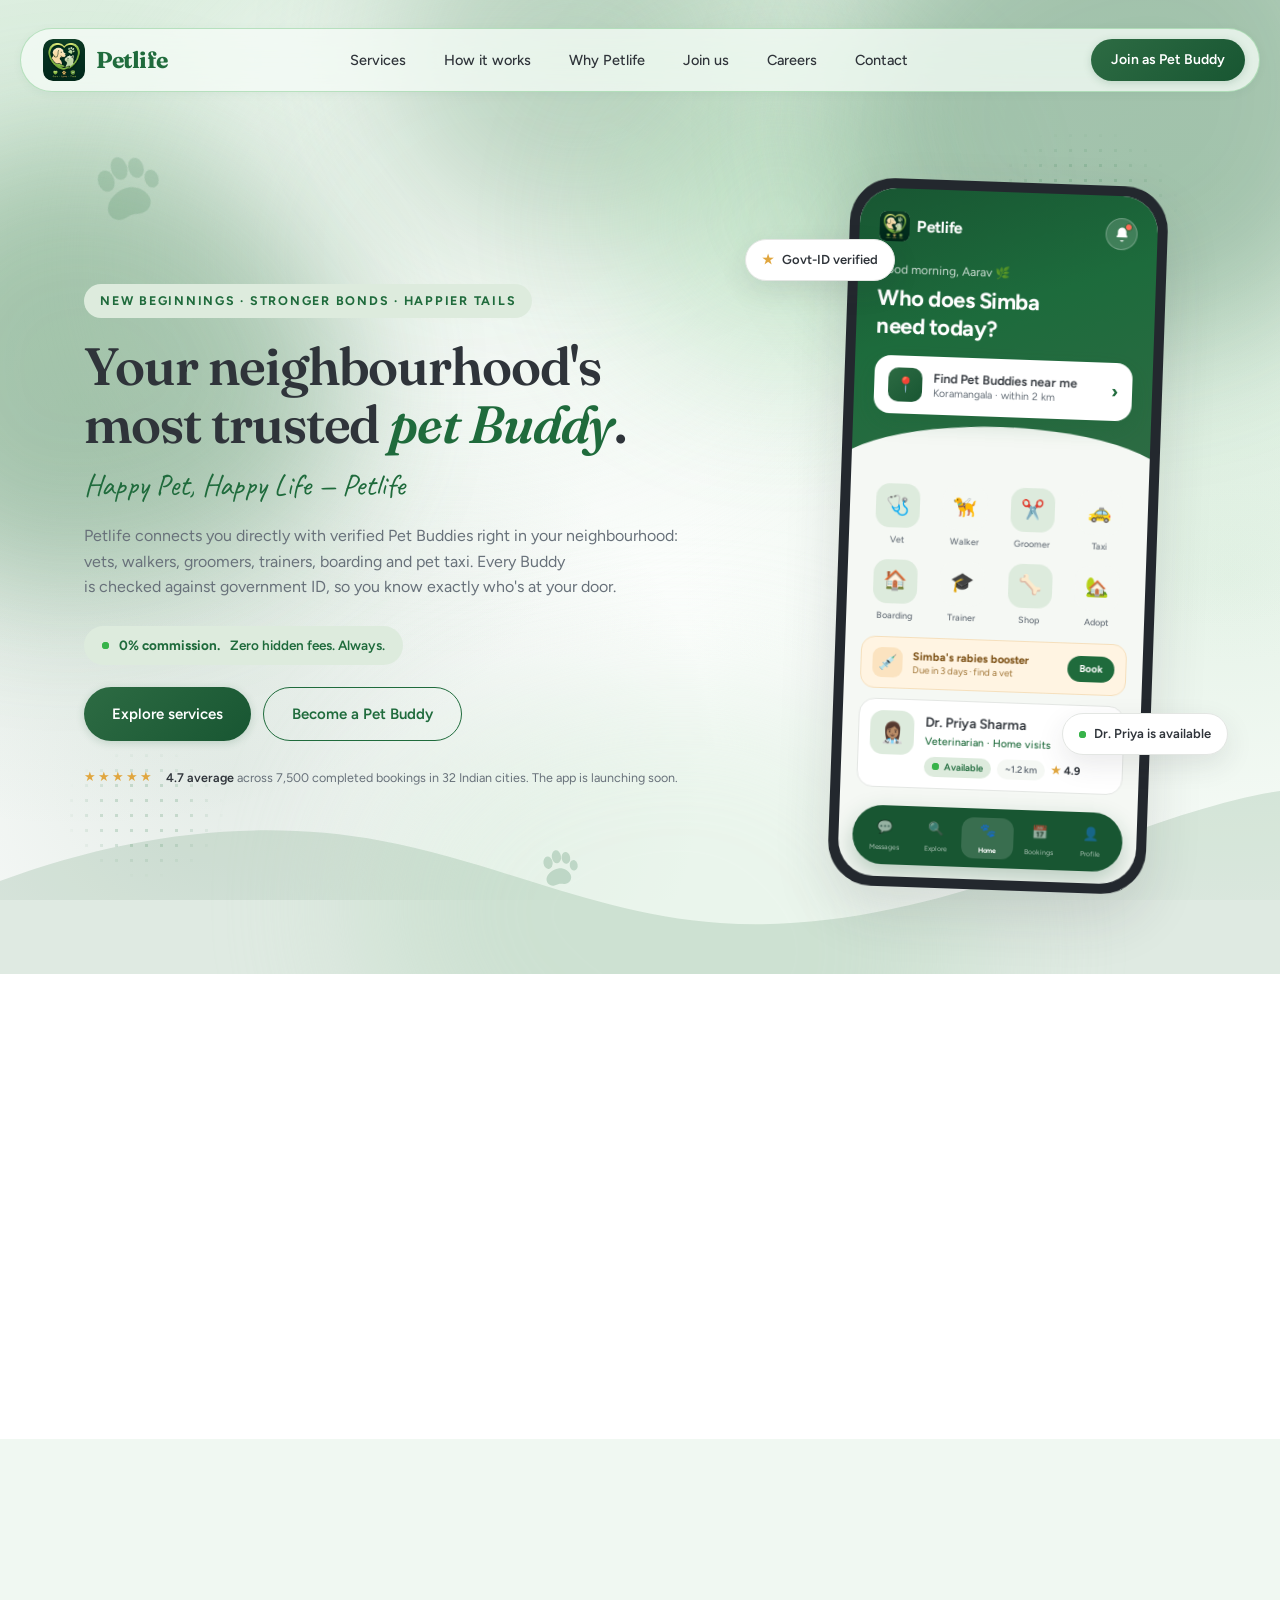
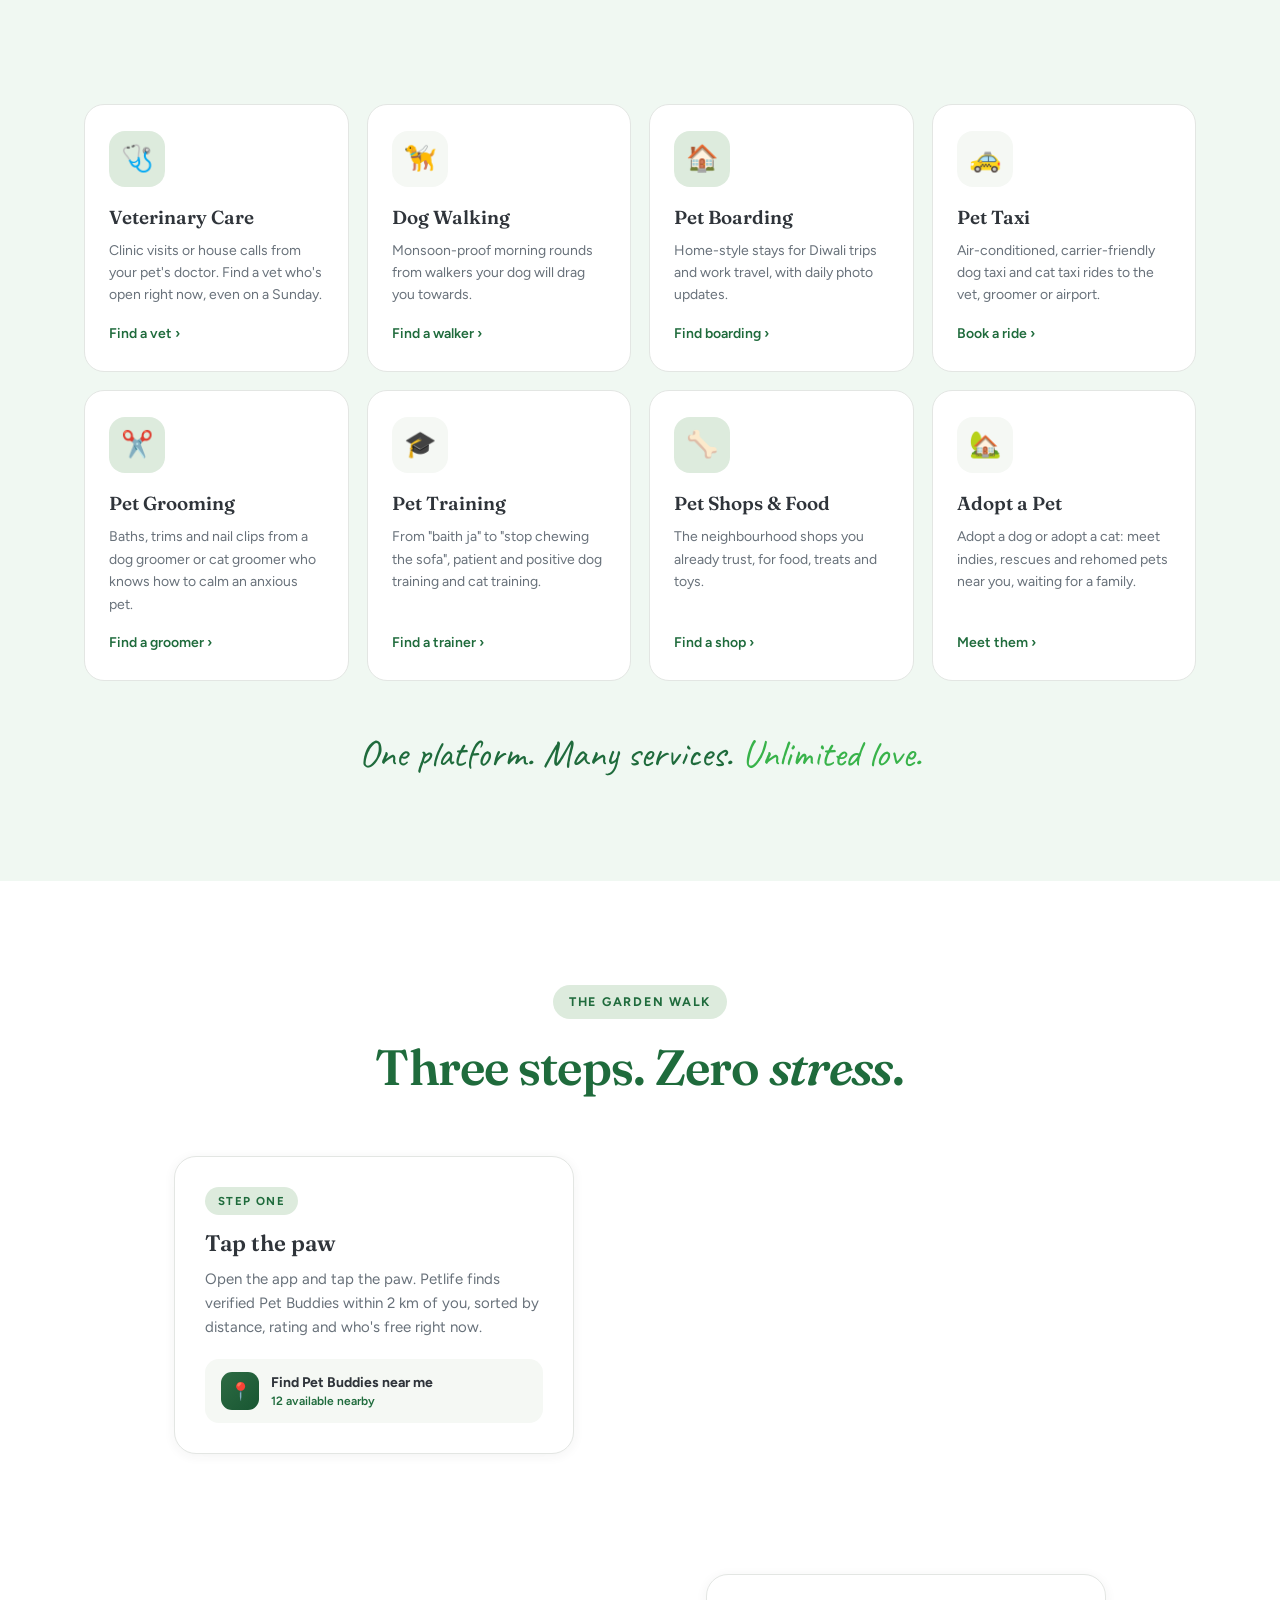
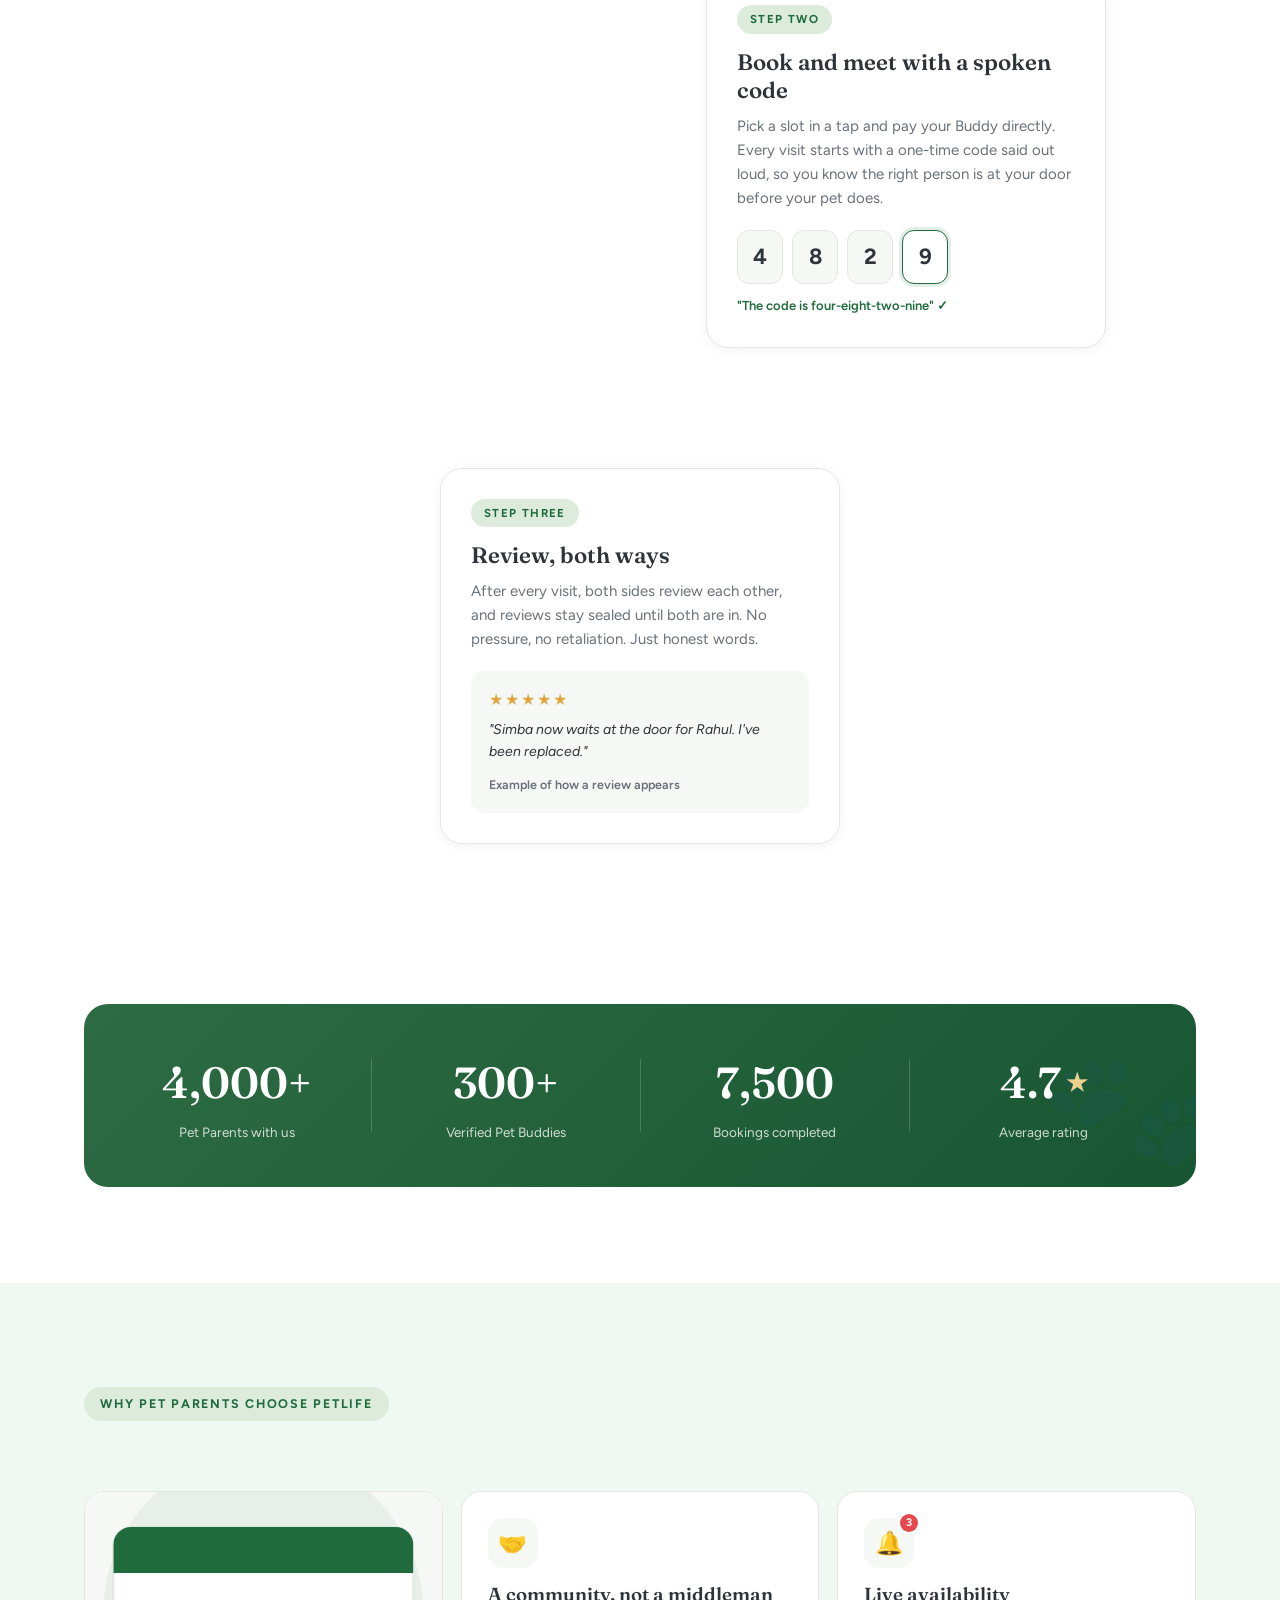
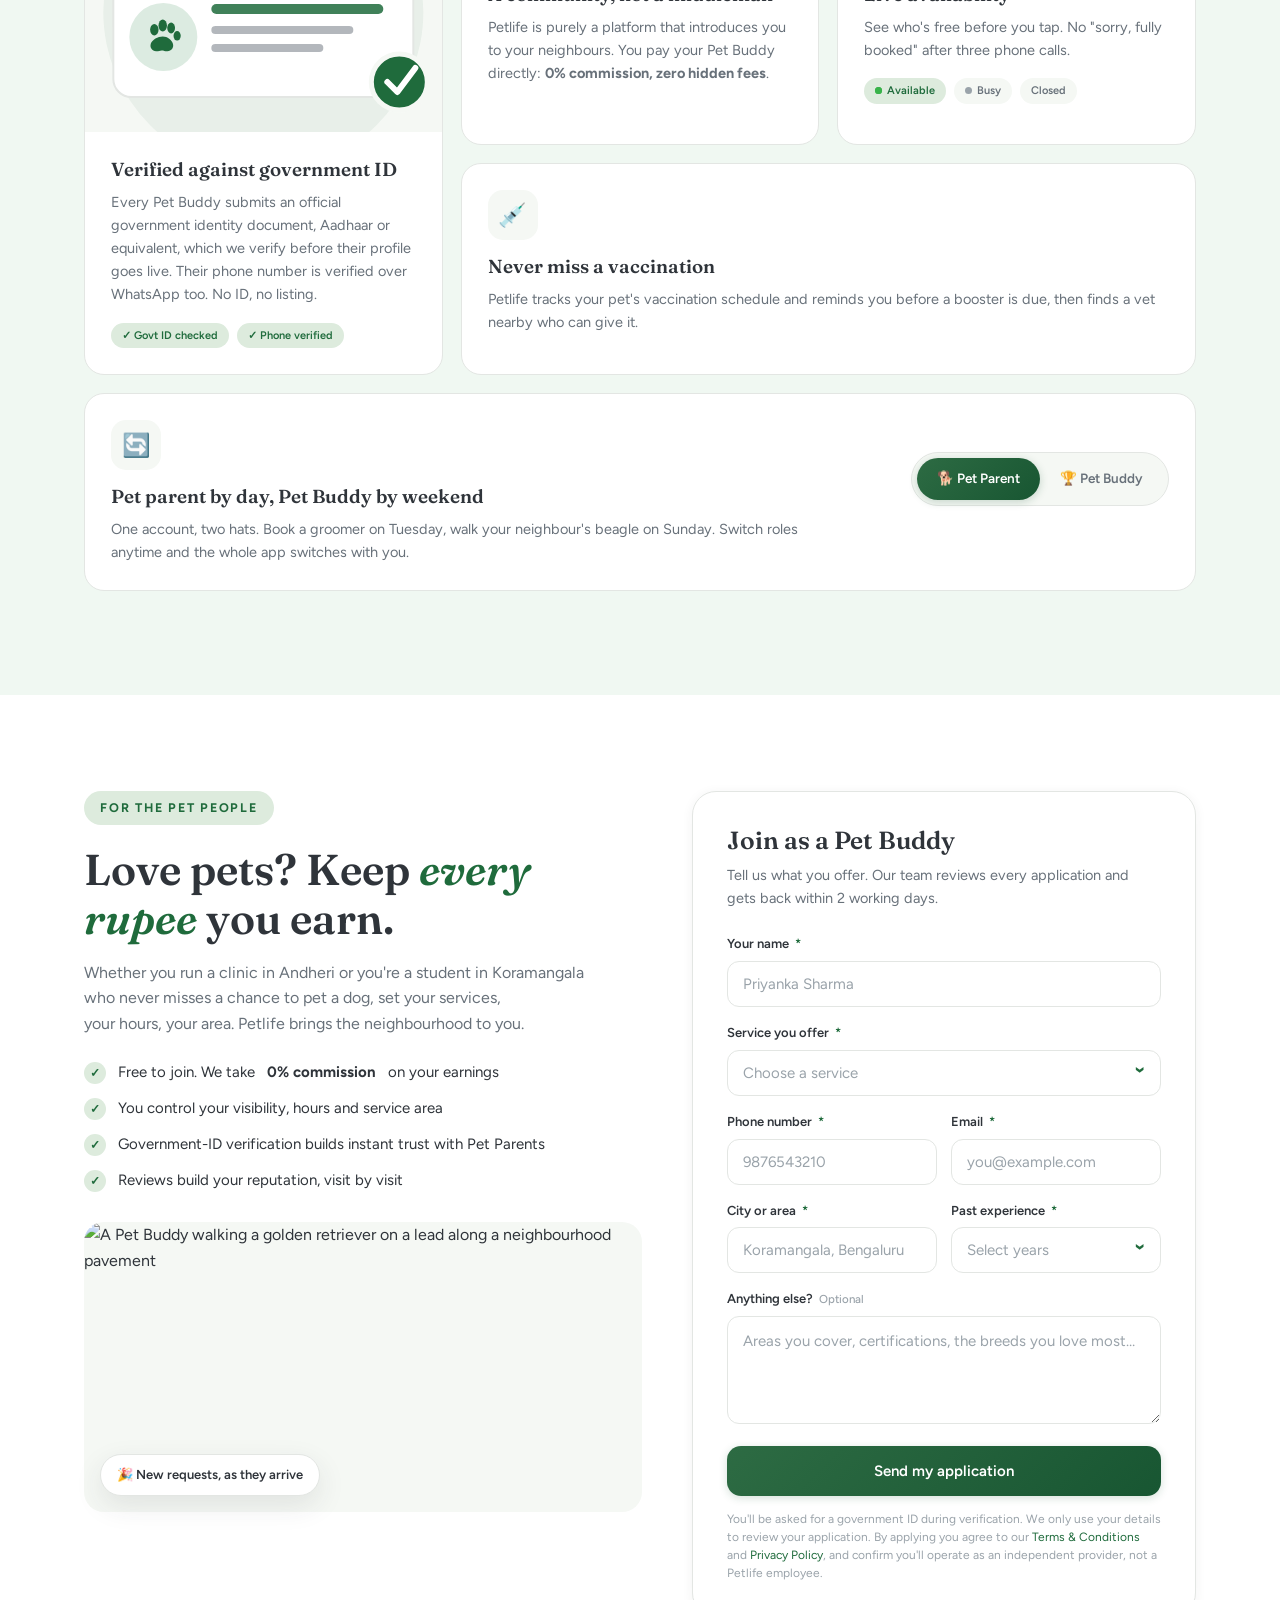
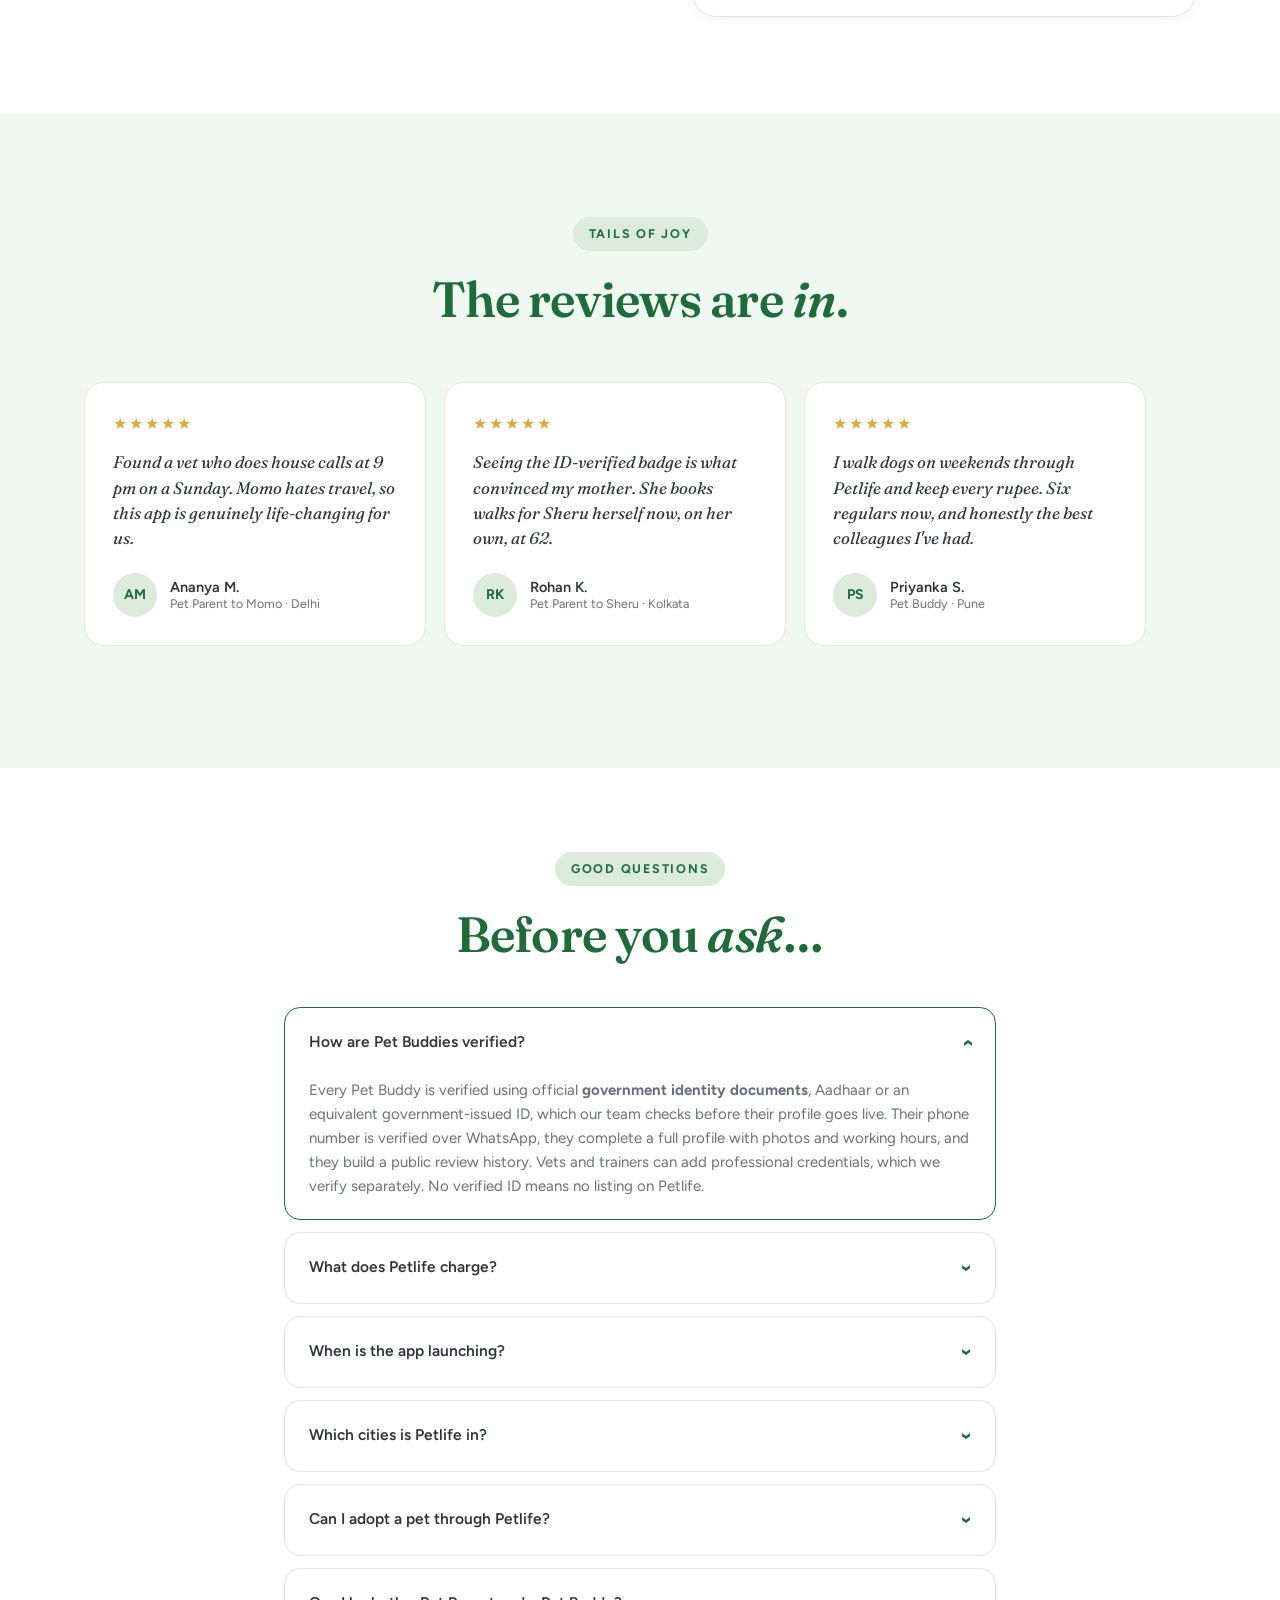
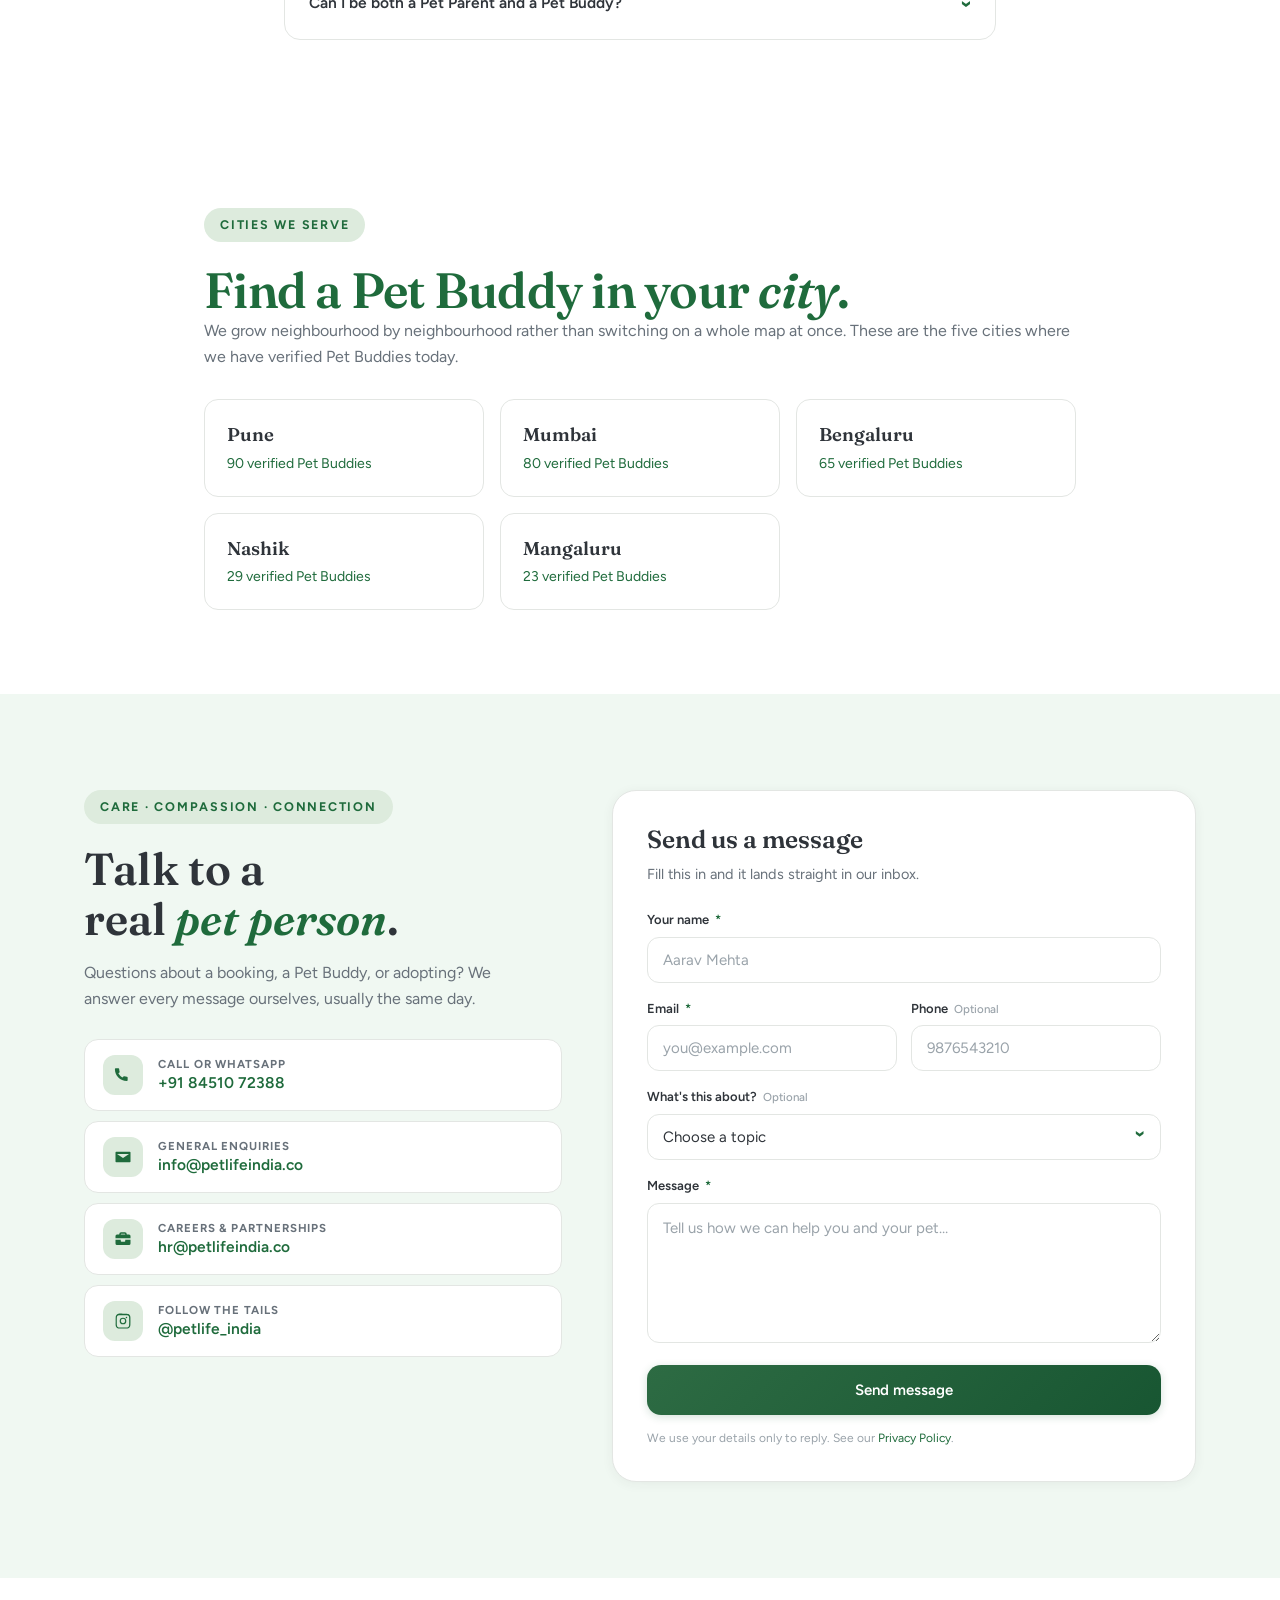
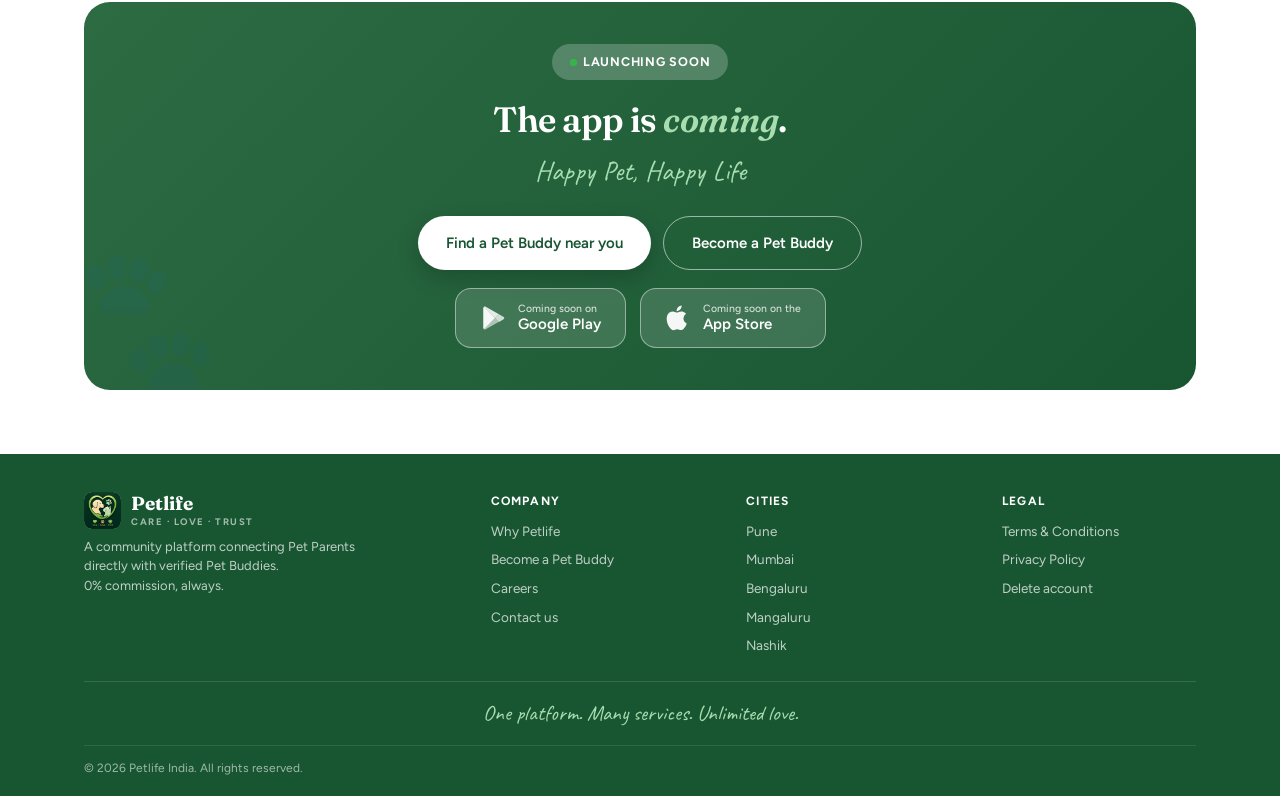
==== commit fa4de0a1: "Website: page headers use the home hero's greens instead of a flat pale panel Privacy, Terms, Discla" ====
--- a/Website/index.html
+++ b/Website/index.html
@@ -29,7 +29,7 @@
   <link rel="preconnect" href="https://fonts.googleapis.com">
   <link rel="preconnect" href="https://fonts.gstatic.com" crossorigin>
   <link href="https://fonts.googleapis.com/css2?family=Fraunces:ital,opsz,wght@0,9..144,400;0,9..144,500;0,9..144,600;0,9..144,700;1,9..144,400;1,9..144,600&family=Figtree:wght@400;500;600;700;800&family=Caveat:wght@600;700&display=swap" rel="stylesheet">
-  <link rel="stylesheet" href="css/styles.css">
+  <link rel="stylesheet" href="css/styles.css?v=20261117">
   <script type="application/ld+json">
   {
       "@context": "https://schema.org",
@@ -994,7 +994,7 @@
     </div>
   </footer>
 
-  <script src="js/config.js"></script>
-  <script src="js/main.js"></script>
+  <script src="js/config.js?v=20261117"></script>
+  <script src="js/main.js?v=20261117"></script>
 </body>
 </html>
--- a/Website/css/styles.css
+++ b/Website/css/styles.css
@@ -1044,7 +1044,20 @@
 /* ==========================================================================
    CAREERS PAGE
    ========================================================================== */
-.page-hero { position: relative; overflow: hidden; padding: 162px 0 64px; background: var(--surface-bg); }
+/* Transparent, like .hero: the page-wide wash plus the .deco layer in the markup give
+   every page header the home page's greens. (--photo sets its own background.) */
+.page-hero { position: relative; overflow: hidden; padding: 162px 0 64px; background: transparent; }
+/* These headers are shorter than the home hero, so the blobs would stop in a hard
+   line at the section's edges. Fade the layer (and the wave) out at the top and
+   bottom so it melts into the page-wide wash instead. */
+.page-hero:not(.page-hero--photo) .deco {
+  -webkit-mask-image: linear-gradient(180deg, transparent 0, #000 64px, #000 52%, transparent 100%);
+  mask-image: linear-gradient(180deg, transparent 0, #000 64px, #000 52%, transparent 100%);
+}
+.page-hero:not(.page-hero--photo) .deco__wave {
+  -webkit-mask-image: linear-gradient(180deg, #000 25%, transparent 100%);
+  mask-image: linear-gradient(180deg, #000 25%, transparent 100%);
+}
 .page-hero .deco__wave { z-index: 0; }
 .page-hero .container { position: relative; z-index: 1; }
 .page-hero__title {
